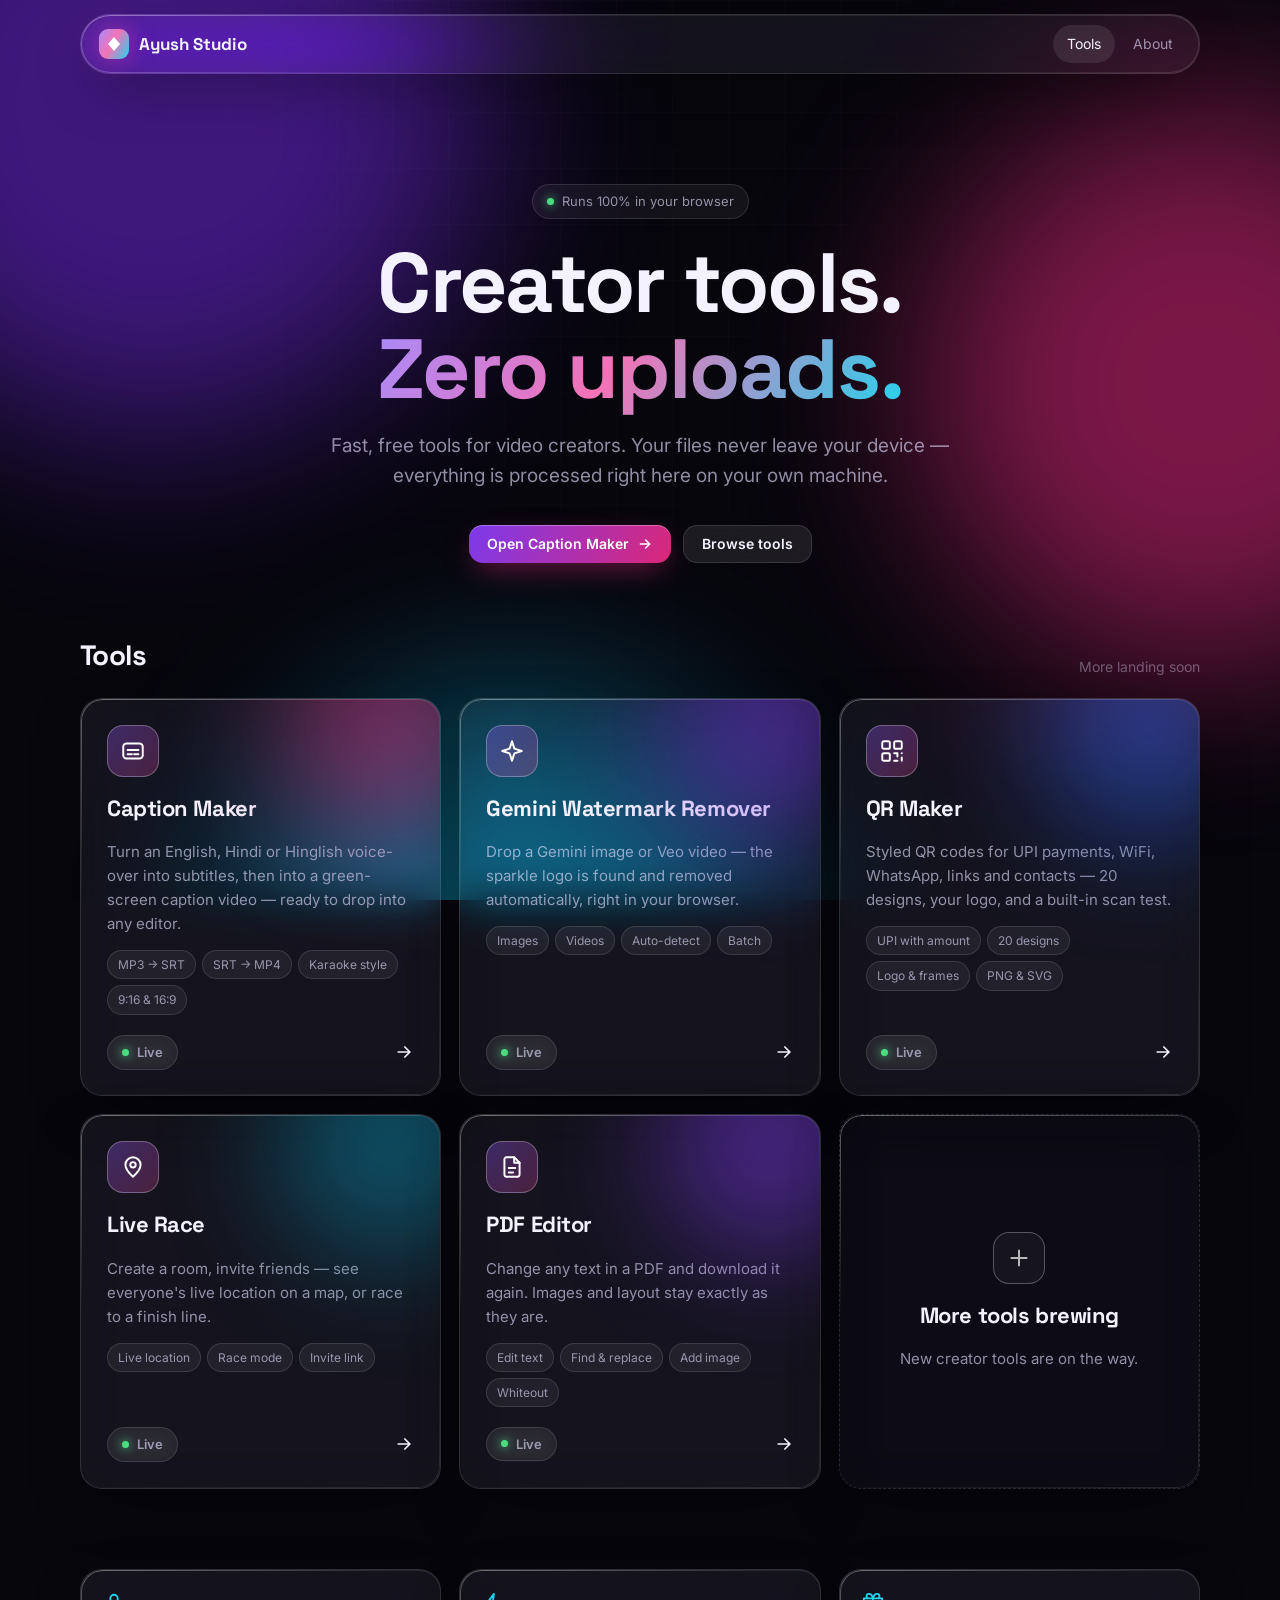
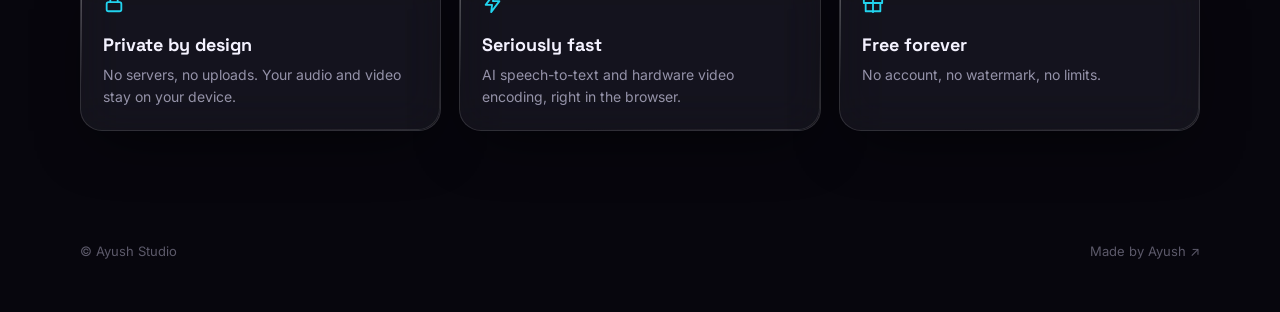
==== index.html @ 0ca671f2 "Add QR Maker (UPI, WiFi, WhatsApp, links, contacts; 20 designs) Co-Authored-By: Claude Opus 5.5 <nor" ====
<!doctype html><html lang="en"><head><meta charset="UTF-8"><meta name="viewport" content="width=device-width,initial-scale=1"><title>Ayush Studio</title><meta name="description" content="Free creator tools that run entirely in your browser — no uploads, no sign-up."><meta name="theme-color" content="#07060d"><link rel="icon" href="data:image/svg+xml,%3Csvg xmlns='http://www.w3.org/2000/svg' viewBox='0 0 32 32'%3E%3Cdefs%3E%3ClinearGradient id='g' x1='0' y1='0' x2='1' y2='1'%3E%3Cstop stop-color='%23a78bfa'/%3E%3Cstop offset='1' stop-color='%23f472b6'/%3E%3C/linearGradient%3E%3C/defs%3E%3Crect width='32' height='32' rx='9' fill='url(%23g)'/%3E%3Cpath d='M16 7l8 9-8 9-8-9z' fill='white'/%3E%3C/svg%3E"><link rel="preconnect" href="https://fonts.googleapis.com"><link rel="preconnect" href="https://fonts.gstatic.com" crossorigin><link href="https://fonts.googleapis.com/css2?family=Inter:wght@400;500;600;700&family=Space+Grotesk:wght@500;700&display=swap" rel="stylesheet"><link rel="stylesheet" href="assets/style.css"></head><body><div class="aurora"><i></i><i></i><i></i></div><div class="grain"></div><div class="wrap"><nav class="nav glass"><a class="brand" href="./"><span class="logo"><svg viewBox="0 0 16 16"><path d="M8 1l6 7-6 7-6-7z" fill="#fff"/></svg></span>Ayush Studio</a><div class="nav-links"><a href="#tools" class="on">Tools</a> <a href="https://gamedevayush.github.io/aboutme/" target="_blank" rel="noopener">About</a></div></nav><header class="hero"><span class="pill"><span class="dot"></span>Runs 100% in your browser</span><h1>Creator tools.<br><span class="grad-text">Zero uploads.</span></h1><p>Fast, free tools for video creators. Your files never leave your device — everything is processed right here on your own machine.</p><div class="cta"><a class="btn primary" href="tools/captions/">Open Caption Maker <svg viewBox="0 0 24 24" fill="none" stroke="currentColor" stroke-width="2.2" stroke-linecap="round"><path d="M5 12h14M13 6l6 6-6 6"/></svg> </a><a class="btn" href="#tools">Browse tools</a></div></header><section id="tools"><div class="section-title"><h2>Tools</h2><span>More landing soon</span></div><div class="tools"><a class="tool glass" href="tools/captions/"><span class="glow" style="background:#db2777"></span> <span class="icon"><svg viewBox="0 0 24 24" fill="none" stroke="#fff" stroke-width="1.8" stroke-linecap="round" stroke-linejoin="round"><rect x="3" y="5" width="18" height="14" rx="3"/><path d="M7 15h4M13 15h4M7 11h10"/></svg></span><h3>Caption Maker</h3><p>Turn an English, Hindi or Hinglish voice-over into subtitles, then into a green-screen caption video — ready to drop into any editor.</p><div class="chips"><span class="chip">MP3 → SRT</span> <span class="chip">SRT → MP4</span> <span class="chip">Karaoke style</span> <span class="chip">9:16 &amp; 16:9</span></div><div class="go"><span class="pill"><span class="dot"></span>Live</span> <svg viewBox="0 0 24 24" fill="none" stroke="currentColor" stroke-width="2" stroke-linecap="round"><path d="M5 12h14M13 6l6 6-6 6"/></svg></div></a><a class="tool glass" href="tools/watermark/"><span class="glow" style="background:#7c3aed"></span> <span class="icon"><svg viewBox="0 0 24 24" fill="none" stroke="#fff" stroke-width="1.8" stroke-linecap="round" stroke-linejoin="round"><path d="M12 3l2.2 6.8L21 12l-6.8 2.2L12 21l-2.2-6.8L3 12l6.8-2.2z"/></svg></span><h3>Gemini Watermark Remover</h3><p>Drop a Gemini image or Veo video — the sparkle logo is found and removed automatically, right in your browser.</p><div class="chips"><span class="chip">Images</span> <span class="chip">Videos</span> <span class="chip">Auto-detect</span> <span class="chip">Batch</span></div><div class="go"><span class="pill"><span class="dot"></span>Live</span> <svg viewBox="0 0 24 24" fill="none" stroke="currentColor" stroke-width="2" stroke-linecap="round"><path d="M5 12h14M13 6l6 6-6 6"/></svg></div></a><a class="tool glass" href="tools/qr/"><span class="glow" style="background:#2563eb"></span> <span class="icon"><svg viewBox="0 0 24 24" fill="none" stroke="#fff" stroke-width="1.8" stroke-linecap="round" stroke-linejoin="round"><rect x="3" y="3" width="7" height="7" rx="1.5"/><rect x="14" y="3" width="7" height="7" rx="1.5"/><rect x="3" y="14" width="7" height="7" rx="1.5"/><path d="M14 14h3v3M21 14v.01M14 21h3M21 18v3"/></svg></span><h3>QR Maker</h3><p>Styled QR codes for UPI payments, WiFi, WhatsApp, links and contacts — 20 designs, your logo, and a built-in scan test.</p><div class="chips"><span class="chip">UPI with amount</span> <span class="chip">20 designs</span> <span class="chip">Logo &amp; frames</span> <span class="chip">PNG &amp; SVG</span></div><div class="go"><span class="pill"><span class="dot"></span>Live</span> <svg viewBox="0 0 24 24" fill="none" stroke="currentColor" stroke-width="2" stroke-linecap="round"><path d="M5 12h14M13 6l6 6-6 6"/></svg></div></a><a class="tool glass" href="tools/race/"><span class="glow" style="background:#0891b2"></span> <span class="icon"><svg viewBox="0 0 24 24" fill="none" stroke="#fff" stroke-width="1.8" stroke-linecap="round" stroke-linejoin="round"><path d="M12 21s-7-6.2-7-11a7 7 0 0 1 14 0c0 4.8-7 11-7 11z"/><circle cx="12" cy="10" r="2.5"/></svg></span><h3>Live Race</h3><p>Create a room, invite friends — see everyone's live location on a map, or race to a finish line.</p><div class="chips"><span class="chip">Live location</span> <span class="chip">Race mode</span> <span class="chip">Invite link</span></div><div class="go"><span class="pill"><span class="dot"></span>Live</span> <svg viewBox="0 0 24 24" fill="none" stroke="currentColor" stroke-width="2" stroke-linecap="round"><path d="M5 12h14M13 6l6 6-6 6"/></svg></div></a><a class="tool glass" href="tools/pdf/"><span class="glow" style="background:#7c3aed"></span> <span class="icon"><svg viewBox="0 0 24 24" fill="none" stroke="#fff" stroke-width="1.8" stroke-linecap="round" stroke-linejoin="round"><path d="M14 3H7a2 2 0 0 0-2 2v14a2 2 0 0 0 2 2h10a2 2 0 0 0 2-2V8z"/><path d="M14 3v5h5M9 13h6M9 17h4"/></svg></span><h3>PDF Editor</h3><p>Change any text in a PDF and download it again. Images and layout stay exactly as they are.</p><div class="chips"><span class="chip">Edit text</span> <span class="chip">Find &amp; replace</span> <span class="chip">Add image</span> <span class="chip">Whiteout</span></div><div class="go"><span class="pill"><span class="dot"></span>Live</span> <svg viewBox="0 0 24 24" fill="none" stroke="currentColor" stroke-width="2" stroke-linecap="round"><path d="M5 12h14M13 6l6 6-6 6"/></svg></div></a><div class="tool glass soon"><span class="icon" style="background:rgba(255,255,255,.04)"><svg viewBox="0 0 24 24" fill="none" stroke="rgba(255,255,255,.7)" stroke-width="1.8" stroke-linecap="round"><path d="M12 5v14M5 12h14"/></svg></span><h3>More tools brewing</h3><p>New creator tools are on the way.</p></div></div></section><section class="features"><div class="feature glass"><svg viewBox="0 0 24 24" fill="none" stroke="currentColor" stroke-width="2" stroke-linecap="round" stroke-linejoin="round"><rect x="4" y="11" width="16" height="10" rx="2"/><path d="M8 11V7a4 4 0 0 1 8 0v4"/></svg> <b>Private by design</b><p>No servers, no uploads. Your audio and video stay on your device.</p></div><div class="feature glass"><svg viewBox="0 0 24 24" fill="none" stroke="currentColor" stroke-width="2" stroke-linecap="round" stroke-linejoin="round"><path d="M13 2L4 14h7l-1 8 9-12h-7z"/></svg> <b>Seriously fast</b><p>AI speech-to-text and hardware video encoding, right in the browser.</p></div><div class="feature glass"><svg viewBox="0 0 24 24" fill="none" stroke="currentColor" stroke-width="2" stroke-linecap="round" stroke-linejoin="round"><path d="M20 12v9H4v-9M2 7h20v5H2zM12 22V7M12 7H7.5a2.5 2.5 0 0 1 0-5C11 2 12 7 12 7zM12 7h4.5a2.5 2.5 0 0 0 0-5C13 2 12 7 12 7z"/></svg> <b>Free forever</b><p>No account, no watermark, no limits.</p></div></section><footer><span>© Ayush Studio</span> <a href="https://gamedevayush.github.io/aboutme/" target="_blank" rel="noopener">Made by Ayush ↗</a></footer></div></body></html>
---- assets/style.css ----
:root{--bg:#07060d;--ink:#f4f2ff;--muted:rgba(228, 224, 255, .62);--faint:rgba(228, 224, 255, .38);--glass:rgba(255, 255, 255, .055);--glass-strong:rgba(255, 255, 255, .09);--glass-hover:rgba(255, 255, 255, .12);--edge:rgba(255, 255, 255, .12);--edge-bright:rgba(255, 255, 255, .28);--violet:#8b5cf6;--pink:#ec4899;--cyan:#22d3ee;--lime:#a3e635;--ok:#4ade80;--err:#fb7185;--grad:linear-gradient(120deg, #a78bfa 0%, #f472b6 45%, #22d3ee 100%);--radius:22px;--blur:blur(22px) saturate(160%);--shadow:0 20px 60px -20px rgba(0, 0, 0, .7),inset 0 1px 0 rgba(255, 255, 255, .08);color-scheme:dark}*{box-sizing:border-box}html{scroll-behavior:smooth}body{margin:0;min-height:100vh;background:var(--bg);color:var(--ink);font:15px/1.6 Inter,system-ui,"Segoe UI",sans-serif;-webkit-font-smoothing:antialiased;overflow-x:hidden}.display,h1,h2,h3{font-family:"Space Grotesk",Inter,sans-serif;letter-spacing:-.02em}a{color:inherit;text-decoration:none}::selection{background:rgba(139,92,246,.45)}.aurora{position:fixed;inset:0;z-index:-2;overflow:hidden;pointer-events:none}.aurora i{position:absolute;border-radius:50%;filter:blur(90px);opacity:.55;animation:26s ease-in-out infinite alternate drift}.aurora i:first-child{width:52vmax;height:52vmax;left:-14vmax;top:-18vmax;background:#6d28d9}.aurora i:nth-child(2){width:44vmax;height:44vmax;right:-16vmax;top:8vmax;background:#db2777;animation-duration:32s;animation-delay:-8s}.aurora i:nth-child(3){width:40vmax;height:40vmax;left:20vmax;bottom:-24vmax;background:#0891b2;animation-duration:38s;animation-delay:-16s}@keyframes drift{0%{transform:translate(0,0) scale(1)}50%{transform:translate(6vmax,4vmax) scale(1.12)}100%{transform:translate(-4vmax,8vmax) scale(.94)}}.grain{position:fixed;inset:0;z-index:-1;pointer-events:none;opacity:.5;background-image:linear-gradient(rgba(255,255,255,.035) 1px,transparent 1px),linear-gradient(90deg,rgba(255,255,255,.035) 1px,transparent 1px);background-size:56px 56px;mask-image:radial-gradient(ellipse at 50% 0%,#000 20%,transparent 75%)}@media (prefers-reduced-motion:reduce){.aurora i{animation:none}}.glass{background:var(--glass);border:1px solid var(--edge);border-radius:var(--radius);backdrop-filter:var(--blur);-webkit-backdrop-filter:var(--blur);box-shadow:var(--shadow);position:relative}.glass::before{content:"";position:absolute;inset:0;border-radius:inherit;padding:1px;pointer-events:none;background:linear-gradient(160deg,rgba(255,255,255,.35),rgba(255,255,255,0) 40%,rgba(255,255,255,0) 70%,rgba(255,255,255,.12));-webkit-mask:linear-gradient(#000 0 0) content-box,linear-gradient(#000 0 0);-webkit-mask-composite:xor;mask-composite:exclude}.grad-text{background:var(--grad);-webkit-background-clip:text;background-clip:text;color:transparent}.wrap{max-width:1160px;margin:0 auto;padding:0 20px}@media (max-width:520px){.wrap{padding:0 16px}}.nav{position:sticky;top:14px;z-index:50;margin:14px auto 0;display:flex;align-items:center;justify-content:space-between;gap:12px;padding:10px 12px 10px 18px;border-radius:999px}.brand{display:flex;align-items:center;gap:10px;font-family:"Space Grotesk",sans-serif;font-weight:700;font-size:17px}.brand .logo{width:30px;height:30px;border-radius:9px;background:var(--grad);display:grid;place-items:center;box-shadow:0 0 24px rgba(236,72,153,.5)}.brand .logo svg{width:16px;height:16px}.nav-links{display:flex;gap:4px}.nav-links a{padding:8px 14px;border-radius:999px;color:var(--muted);font-size:14px;transition:.2s}.nav-links a.on,.nav-links a:hover{color:var(--ink);background:var(--glass-strong)}.btn{appearance:none;border:1px solid var(--edge);background:var(--glass-strong);color:var(--ink);border-radius:14px;padding:11px 18px;font:600 14px/1 Inter,sans-serif;cursor:pointer;display:inline-flex;align-items:center;justify-content:center;gap:8px;transition:.2s;backdrop-filter:blur(10px);-webkit-backdrop-filter:blur(10px)}.btn:hover:not(:disabled){background:var(--glass-hover);border-color:var(--edge-bright);transform:translateY(-1px)}.btn:disabled{opacity:.45;cursor:not-allowed}.btn.primary{border:0;color:#fff;background:linear-gradient(120deg,#7c3aed,#db2777);box-shadow:0 10px 30px -8px rgba(219,39,119,.6),inset 0 1px 0 rgba(255,255,255,.3)}.btn.primary:hover:not(:disabled){background:linear-gradient(120deg,#8b4af8,#e8408a);border:0;box-shadow:0 14px 40px -8px rgba(219,39,119,.8),inset 0 1px 0 rgba(255,255,255,.3)}.btn.block{width:100%;padding:15px 18px;font-size:15px}.btn svg{width:16px;height:16px}.pill{display:inline-flex;align-items:center;gap:8px;padding:6px 14px;border-radius:999px;font-size:13px;color:var(--muted);background:var(--glass);border:1px solid var(--edge);backdrop-filter:blur(10px);-webkit-backdrop-filter:blur(10px)}.pill .dot{width:7px;height:7px;border-radius:50%;background:var(--ok);box-shadow:0 0 10px var(--ok)}.hero{text-align:center;padding:110px 0 70px}.hero h1{font-size:clamp(40px, 7.2vw, 84px);line-height:1.02;margin:22px 0 18px;font-weight:700}.hero p{font-size:clamp(16px, 2vw, 19px);color:var(--muted);max-width:620px;margin:0 auto 34px}.hero .cta{display:flex;gap:12px;justify-content:center;flex-wrap:wrap}.section-title{display:flex;align-items:end;justify-content:space-between;gap:12px;margin:0 0 20px}.section-title h2{font-size:28px;margin:0}.section-title span{color:var(--faint);font-size:14px}.tools{display:grid;gap:18px;grid-template-columns:repeat(auto-fill,minmax(min(100%,340px),1fr))}.tool{padding:26px;display:flex;flex-direction:column;gap:14px;transition:transform .35s cubic-bezier(.2,.8,.2,1),background .3s;overflow:hidden}.tool:hover{transform:translateY(-6px);background:var(--glass-strong)}.tool .glow{position:absolute;width:220px;height:220px;right:-60px;top:-80px;border-radius:50%;filter:blur(60px);opacity:.5;pointer-events:none}.tool .icon{width:52px;height:52px;border-radius:16px;display:grid;place-items:center;background:linear-gradient(135deg,rgba(139,92,246,.35),rgba(236,72,153,.25));border:1px solid var(--edge-bright)}.tool .icon svg{width:26px;height:26px}.tool h3{margin:0;font-size:22px}.tool p{margin:0;color:var(--muted)}.chips{display:flex;flex-wrap:wrap;gap:6px}.chip{font-size:12px;padding:4px 10px;border-radius:999px;background:rgba(255,255,255,.06);border:1px solid var(--edge);color:var(--muted)}.tool .go{margin-top:auto;display:flex;align-items:center;justify-content:space-between;padding-top:6px;font-weight:600}.tool .go svg{width:20px;height:20px;transition:transform .3s}.tool:hover .go svg{transform:translateX(5px)}.tool.soon{border-style:dashed;background:rgba(255,255,255,.025);justify-content:center;align-items:center;text-align:center;min-height:260px}.tool.soon:hover{transform:none}.features{display:grid;gap:18px;grid-template-columns:repeat(auto-fit,minmax(min(100%,240px),1fr));margin:80px 0}.feature{padding:22px}.feature b{display:block;font-family:"Space Grotesk",sans-serif;font-size:18px;margin:10px 0 4px}.feature p{margin:0;color:var(--muted);font-size:14px}.feature svg{width:22px;height:22px;color:var(--cyan)}footer{padding:30px 0 50px;color:var(--faint);font-size:13px;display:flex;justify-content:space-between;flex-wrap:wrap;gap:10px}footer a:hover{color:var(--ink)}.page-head{padding:54px 0 26px}.page-head h1{font-size:clamp(32px, 5vw, 52px);margin:14px 0 6px;line-height:1.05}.page-head p{color:var(--muted);margin:0}.stepper{display:grid;grid-template-columns:1fr 1fr;gap:12px;padding:8px;border-radius:20px;margin-bottom:20px}.stepper button{appearance:none;border:1px solid transparent;background:0 0;color:var(--muted);cursor:pointer;border-radius:14px;padding:12px 16px;display:flex;align-items:center;gap:12px;text-align:left;font:inherit;transition:.25s}.stepper button .n{width:32px;height:32px;flex:none;border-radius:10px;display:grid;place-items:center;font-weight:700;background:rgba(255,255,255,.06);border:1px solid var(--edge)}.stepper button small{display:block;font-size:12px;color:var(--faint)}.stepper button b{font-weight:600;color:inherit}.stepper button.on{background:var(--glass-strong);border-color:var(--edge-bright);color:var(--ink)}.stepper button.on .n{background:var(--grad);border:0;color:#fff;box-shadow:0 0 20px rgba(236,72,153,.45)}@media (max-width:560px){.stepper button small{display:none}}.step{display:none;animation:.45s cubic-bezier(.2,.8,.2,1) rise}.step.on{display:block}@keyframes rise{from{opacity:0;transform:translateY(12px)}to{opacity:1;transform:none}}.panel{padding:22px}.panel+.panel{margin-top:18px}.split>.panel{margin-top:0}.panel h2{font-size:13px;text-transform:uppercase;letter-spacing:.12em;color:var(--faint);margin:0 0 16px;font-family:Inter,sans-serif;font-weight:600}.split{display:grid;gap:18px;grid-template-columns:minmax(0,1fr) 390px;align-items:start}@media (max-width:900px){.split{grid-template-columns:minmax(0,1fr)}}.drop{border:1.5px dashed var(--edge-bright);border-radius:18px;padding:38px 18px;text-align:center;cursor:pointer;background:rgba(255,255,255,.025);transition:.25s;color:var(--muted)}.drop svg{width:38px;height:38px;color:var(--violet);margin-bottom:8px}.drop strong{display:block;color:var(--ink);font-size:16px;margin-bottom:2px}.drop.over,.drop:hover{border-color:var(--pink);background:rgba(236,72,153,.07)}.drop.has{border-style:solid;border-color:rgba(139,92,246,.6);background:rgba(139,92,246,.08)}.field{display:flex;align-items:center;justify-content:space-between;gap:14px;padding:12px 0;border-top:1px solid rgba(255,255,255,.06)}.field:first-of-type{border-top:0}.field>span{color:var(--muted);font-size:14px}.seg{display:inline-flex;padding:4px;gap:4px;border-radius:12px;background:rgba(0,0,0,.25);border:1px solid var(--edge)}.seg label{position:relative}.seg input{position:absolute;opacity:0;pointer-events:none}.seg span{display:block;padding:7px 14px;border-radius:9px;font-size:13px;font-weight:500;cursor:pointer;color:var(--muted);transition:.2s}.seg input:checked+span{background:var(--grad);color:#fff;box-shadow:0 4px 16px -4px rgba(236,72,153,.6)}.seg input:focus-visible+span{outline:2px solid var(--cyan)}select{appearance:none;font:500 14px Inter,sans-serif;color:var(--ink);cursor:pointer;padding:9px 34px 9px 12px;border-radius:12px;border:1px solid var(--edge);background-color:rgba(0,0,0,.25);background-image:url("data:image/svg+xml,%3Csvg xmlns='http://www.w3.org/2000/svg' width='12' height='12' fill='none' stroke='%23c4b5fd' stroke-width='2'%3E%3Cpath d='M2 4l4 4 4-4'/%3E%3C/svg%3E");background-repeat:no-repeat;background-position:right 12px center}select option{background:#16131f}.range{display:flex;align-items:center;gap:10px}.range b{min-width:28px;text-align:right;font-variant-numeric:tabular-nums;font-size:14px}input[type=range]{-webkit-appearance:none;appearance:none;width:150px;height:6px;border-radius:99px;background:rgba(255,255,255,.12);outline:0}input[type=range]::-webkit-slider-thumb{-webkit-appearance:none;width:18px;height:18px;border-radius:50%;background:#fff;border:3px solid var(--pink);box-shadow:0 0 12px rgba(236,72,153,.7);cursor:pointer}input[type=range]::-moz-range-thumb{width:14px;height:14px;border-radius:50%;background:#fff;border:3px solid var(--pink);box-shadow:0 0 12px rgba(236,72,153,.7);cursor:pointer}.swatch{position:relative;width:42px;height:30px;border-radius:10px;overflow:hidden;border:1px solid var(--edge-bright);box-shadow:0 0 0 3px rgba(0,0,0,.25)}.swatch input{position:absolute;inset:-8px;width:calc(100% + 16px);height:calc(100% + 16px);border:0;padding:0;cursor:pointer;background:0 0}textarea{width:100%;min-height:260px;resize:vertical;color:#e9e5ff;border-radius:16px;padding:14px 16px;background:rgba(0,0,0,.3);border:1px solid var(--edge);font:13px/1.55 "JetBrains Mono",ui-monospace,Consolas,monospace;outline:0}textarea:focus{border-color:rgba(139,92,246,.7);box-shadow:0 0 0 4px rgba(139,92,246,.15)}.bar{height:6px;border-radius:99px;background:rgba(255,255,255,.08);overflow:hidden;margin-top:14px}.bar i{display:block;height:100%;width:0;background:var(--grad);border-radius:inherit;transition:width .3s;box-shadow:0 0 14px rgba(236,72,153,.6)}.bar.indet i{width:35%;animation:1.2s ease-in-out infinite indet}@keyframes indet{from{transform:translateX(-100%)}to{transform:translateX(290%)}}.bar[hidden]{display:none}.status{font-size:13px;color:var(--muted);min-height:21px;margin-top:10px}.status.ok{color:var(--ok)}.status.err{color:var(--err)}.actions{display:flex;flex-wrap:wrap;gap:10px;margin-top:14px}.actions .primary{margin-left:auto}.stage{display:flex;flex-direction:column;align-items:center;gap:14px;padding:18px;position:sticky;top:90px}.screen{width:100%;max-width:300px;padding:8px;border-radius:30px;background:linear-gradient(160deg,rgba(255,255,255,.18),rgba(255,255,255,.04));border:1px solid var(--edge-bright);box-shadow:0 30px 70px -20px rgba(0,0,0,.8),0 0 60px -20px rgba(139,92,246,.5)}.screen canvas{display:block;width:100%;border-radius:23px;background:#0f0}.screen.landscape{max-width:100%;border-radius:20px}.screen.landscape canvas{border-radius:14px}.timeline{display:flex;align-items:center;gap:10px;width:100%}.timeline input{flex:1;width:auto}.timeline .time{font-variant-numeric:tabular-nums;font-size:13px;color:var(--muted);min-width:54px;text-align:right}.icon-btn{width:40px;height:40px;padding:0;border-radius:12px;flex:none}
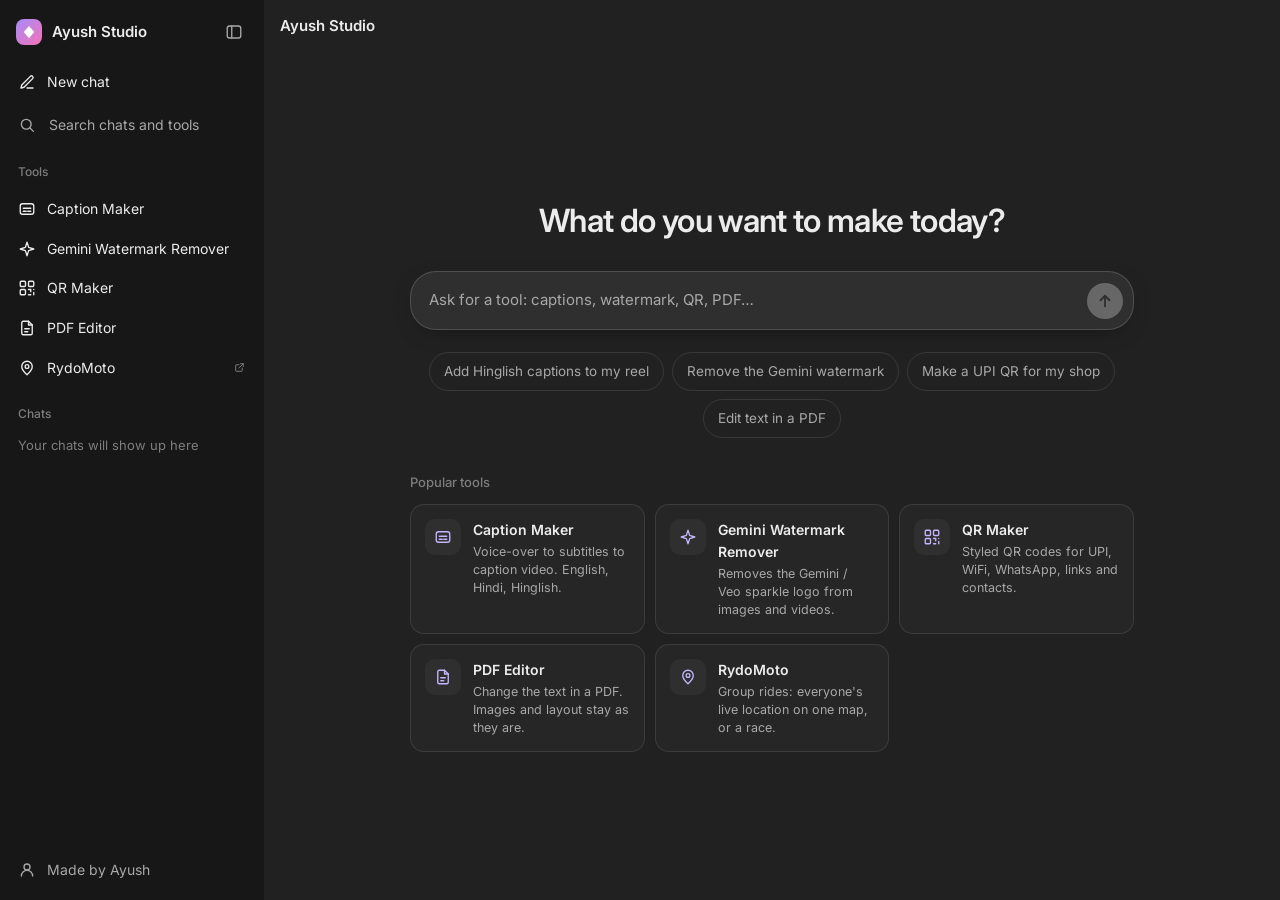
==== commit 0185ca2a: "New chat-style home that opens every tool in one page; add QR Maker Co-Authored-By: Claude Opus 5.5 " ====
--- a/index.html
+++ b/index.html
@@ -1 +1 @@
-<!doctype html><html lang="en"><head><meta charset="UTF-8"><meta name="viewport" content="width=device-width,initial-scale=1"><title>Ayush Studio</title><meta name="description" content="Free creator tools that run entirely in your browser — no uploads, no sign-up."><meta name="theme-color" content="#07060d"><link rel="icon" href="data:image/svg+xml,%3Csvg xmlns='http://www.w3.org/2000/svg' viewBox='0 0 32 32'%3E%3Cdefs%3E%3ClinearGradient id='g' x1='0' y1='0' x2='1' y2='1'%3E%3Cstop stop-color='%23a78bfa'/%3E%3Cstop offset='1' stop-color='%23f472b6'/%3E%3C/linearGradient%3E%3C/defs%3E%3Crect width='32' height='32' rx='9' fill='url(%23g)'/%3E%3Cpath d='M16 7l8 9-8 9-8-9z' fill='white'/%3E%3C/svg%3E"><link rel="preconnect" href="https://fonts.googleapis.com"><link rel="preconnect" href="https://fonts.gstatic.com" crossorigin><link href="https://fonts.googleapis.com/css2?family=Inter:wght@400;500;600;700&family=Space+Grotesk:wght@500;700&display=swap" rel="stylesheet"><link rel="stylesheet" href="assets/style.css"></head><body><div class="aurora"><i></i><i></i><i></i></div><div class="grain"></div><div class="wrap"><nav class="nav glass"><a class="brand" href="./"><span class="logo"><svg viewBox="0 0 16 16"><path d="M8 1l6 7-6 7-6-7z" fill="#fff"/></svg></span>Ayush Studio</a><div class="nav-links"><a href="#tools" class="on">Tools</a> <a href="https://gamedevayush.github.io/aboutme/" target="_blank" rel="noopener">About</a></div></nav><header class="hero"><span class="pill"><span class="dot"></span>Runs 100% in your browser</span><h1>Creator tools.<br><span class="grad-text">Zero uploads.</span></h1><p>Fast, free tools for video creators. Your files never leave your device — everything is processed right here on your own machine.</p><div class="cta"><a class="btn primary" href="tools/captions/">Open Caption Maker <svg viewBox="0 0 24 24" fill="none" stroke="currentColor" stroke-width="2.2" stroke-linecap="round"><path d="M5 12h14M13 6l6 6-6 6"/></svg> </a><a class="btn" href="#tools">Browse tools</a></div></header><section id="tools"><div class="section-title"><h2>Tools</h2><span>More landing soon</span></div><div class="tools"><a class="tool glass" href="tools/captions/"><span class="glow" style="background:#db2777"></span> <span class="icon"><svg viewBox="0 0 24 24" fill="none" stroke="#fff" stroke-width="1.8" stroke-linecap="round" stroke-linejoin="round"><rect x="3" y="5" width="18" height="14" rx="3"/><path d="M7 15h4M13 15h4M7 11h10"/></svg></span><h3>Caption Maker</h3><p>Turn an English, Hindi or Hinglish voice-over into subtitles, then into a green-screen caption video — ready to drop into any editor.</p><div class="chips"><span class="chip">MP3 → SRT</span> <span class="chip">SRT → MP4</span> <span class="chip">Karaoke style</span> <span class="chip">9:16 &amp; 16:9</span></div><div class="go"><span class="pill"><span class="dot"></span>Live</span> <svg viewBox="0 0 24 24" fill="none" stroke="currentColor" stroke-width="2" stroke-linecap="round"><path d="M5 12h14M13 6l6 6-6 6"/></svg></div></a><a class="tool glass" href="tools/watermark/"><span class="glow" style="background:#7c3aed"></span> <span class="icon"><svg viewBox="0 0 24 24" fill="none" stroke="#fff" stroke-width="1.8" stroke-linecap="round" stroke-linejoin="round"><path d="M12 3l2.2 6.8L21 12l-6.8 2.2L12 21l-2.2-6.8L3 12l6.8-2.2z"/></svg></span><h3>Gemini Watermark Remover</h3><p>Drop a Gemini image or Veo video — the sparkle logo is found and removed automatically, right in your browser.</p><div class="chips"><span class="chip">Images</span> <span class="chip">Videos</span> <span class="chip">Auto-detect</span> <span class="chip">Batch</span></div><div class="go"><span class="pill"><span class="dot"></span>Live</span> <svg viewBox="0 0 24 24" fill="none" stroke="currentColor" stroke-width="2" stroke-linecap="round"><path d="M5 12h14M13 6l6 6-6 6"/></svg></div></a><a class="tool glass" href="tools/qr/"><span class="glow" style="background:#2563eb"></span> <span class="icon"><svg viewBox="0 0 24 24" fill="none" stroke="#fff" stroke-width="1.8" stroke-linecap="round" stroke-linejoin="round"><rect x="3" y="3" width="7" height="7" rx="1.5"/><rect x="14" y="3" width="7" height="7" rx="1.5"/><rect x="3" y="14" width="7" height="7" rx="1.5"/><path d="M14 14h3v3M21 14v.01M14 21h3M21 18v3"/></svg></span><h3>QR Maker</h3><p>Styled QR codes for UPI payments, WiFi, WhatsApp, links and contacts — 20 designs, your logo, and a built-in scan test.</p><div class="chips"><span class="chip">UPI with amount</span> <span class="chip">20 designs</span> <span class="chip">Logo &amp; frames</span> <span class="chip">PNG &amp; SVG</span></div><div class="go"><span class="pill"><span class="dot"></span>Live</span> <svg viewBox="0 0 24 24" fill="none" stroke="currentColor" stroke-width="2" stroke-linecap="round"><path d="M5 12h14M13 6l6 6-6 6"/></svg></div></a><a class="tool glass" href="tools/race/"><span class="glow" style="background:#0891b2"></span> <span class="icon"><svg viewBox="0 0 24 24" fill="none" stroke="#fff" stroke-width="1.8" stroke-linecap="round" stroke-linejoin="round"><path d="M12 21s-7-6.2-7-11a7 7 0 0 1 14 0c0 4.8-7 11-7 11z"/><circle cx="12" cy="10" r="2.5"/></svg></span><h3>Live Race</h3><p>Create a room, invite friends — see everyone's live location on a map, or race to a finish line.</p><div class="chips"><span class="chip">Live location</span> <span class="chip">Race mode</span> <span class="chip">Invite link</span></div><div class="go"><span class="pill"><span class="dot"></span>Live</span> <svg viewBox="0 0 24 24" fill="none" stroke="currentColor" stroke-width="2" stroke-linecap="round"><path d="M5 12h14M13 6l6 6-6 6"/></svg></div></a><a class="tool glass" href="tools/pdf/"><span class="glow" style="background:#7c3aed"></span> <span class="icon"><svg viewBox="0 0 24 24" fill="none" stroke="#fff" stroke-width="1.8" stroke-linecap="round" stroke-linejoin="round"><path d="M14 3H7a2 2 0 0 0-2 2v14a2 2 0 0 0 2 2h10a2 2 0 0 0 2-2V8z"/><path d="M14 3v5h5M9 13h6M9 17h4"/></svg></span><h3>PDF Editor</h3><p>Change any text in a PDF and download it again. Images and layout stay exactly as they are.</p><div class="chips"><span class="chip">Edit text</span> <span class="chip">Find &amp; replace</span> <span class="chip">Add image</span> <span class="chip">Whiteout</span></div><div class="go"><span class="pill"><span class="dot"></span>Live</span> <svg viewBox="0 0 24 24" fill="none" stroke="currentColor" stroke-width="2" stroke-linecap="round"><path d="M5 12h14M13 6l6 6-6 6"/></svg></div></a><div class="tool glass soon"><span class="icon" style="background:rgba(255,255,255,.04)"><svg viewBox="0 0 24 24" fill="none" stroke="rgba(255,255,255,.7)" stroke-width="1.8" stroke-linecap="round"><path d="M12 5v14M5 12h14"/></svg></span><h3>More tools brewing</h3><p>New creator tools are on the way.</p></div></div></section><section class="features"><div class="feature glass"><svg viewBox="0 0 24 24" fill="none" stroke="currentColor" stroke-width="2" stroke-linecap="round" stroke-linejoin="round"><rect x="4" y="11" width="16" height="10" rx="2"/><path d="M8 11V7a4 4 0 0 1 8 0v4"/></svg> <b>Private by design</b><p>No servers, no uploads. Your audio and video stay on your device.</p></div><div class="feature glass"><svg viewBox="0 0 24 24" fill="none" stroke="currentColor" stroke-width="2" stroke-linecap="round" stroke-linejoin="round"><path d="M13 2L4 14h7l-1 8 9-12h-7z"/></svg> <b>Seriously fast</b><p>AI speech-to-text and hardware video encoding, right in the browser.</p></div><div class="feature glass"><svg viewBox="0 0 24 24" fill="none" stroke="currentColor" stroke-width="2" stroke-linecap="round" stroke-linejoin="round"><path d="M20 12v9H4v-9M2 7h20v5H2zM12 22V7M12 7H7.5a2.5 2.5 0 0 1 0-5C11 2 12 7 12 7zM12 7h4.5a2.5 2.5 0 0 0 0-5C13 2 12 7 12 7z"/></svg> <b>Free forever</b><p>No account, no watermark, no limits.</p></div></section><footer><span>© Ayush Studio</span> <a href="https://gamedevayush.github.io/aboutme/" target="_blank" rel="noopener">Made by Ayush ↗</a></footer></div></body></html>+<!doctype html><html lang="en"><head><meta charset="UTF-8"><meta name="viewport" content="width=device-width,initial-scale=1"><title>Ayush Studio</title><meta name="description" content="Free creator tools in one place: captions, Gemini watermark remover, QR maker, PDF editor. Everything runs in your browser — no uploads, no sign-up."><meta name="theme-color" content="#212121"><link rel="icon" href="data:image/svg+xml,%3Csvg xmlns='http://www.w3.org/2000/svg' viewBox='0 0 32 32'%3E%3Cdefs%3E%3ClinearGradient id='g' x1='0' y1='0' x2='1' y2='1'%3E%3Cstop stop-color='%23a78bfa'/%3E%3Cstop offset='1' stop-color='%23f472b6'/%3E%3C/linearGradient%3E%3C/defs%3E%3Crect width='32' height='32' rx='9' fill='url(%23g)'/%3E%3Cpath d='M16 7l8 9-8 9-8-9z' fill='white'/%3E%3C/svg%3E"><script>window.coi={coepCredentialless:()=>!0,quiet:!0}</script><script src="coi-serviceworker.js"></script><link rel="preconnect" href="https://fonts.googleapis.com"><link rel="preconnect" href="https://fonts.gstatic.com" crossorigin><link href="https://fonts.googleapis.com/css2?family=Inter:wght@400;500;600;700&display=swap" rel="stylesheet"><link rel="stylesheet" href="assets/home.css"></head><body data-view="home"><aside id="side" aria-label="Sidebar"><div class="side-top"><a class="brand" href="#/"><span class="mark"><svg viewBox="0 0 16 16"><path d="M8 1l6 7-6 7-6-7z"/></svg></span>Ayush Studio </a><button class="ib" id="sideClose" type="button" aria-label="Close sidebar"><svg viewBox="0 0 24 24"><rect x="3" y="4" width="18" height="16" rx="3"/><path d="M9 4v16"/></svg></button></div><button class="row" id="newChat" type="button"><svg viewBox="0 0 24 24"><path d="M12 20h8M16.5 4.5a2.1 2.1 0 0 1 3 3L8 19l-4 1 1-4z"/></svg> <span>New chat</span></button> <label class="row search"><svg viewBox="0 0 24 24"><circle cx="11" cy="11" r="6.5"/><path d="M16 16l4.5 4.5"/></svg> <input id="search" type="search" placeholder="Search chats and tools" autocomplete="off"></label><div class="label">Tools</div><div id="toolList"></div><div class="label">Chats</div><div id="chatList"></div><div class="side-foot"><a class="row" href="https://gamedevayush.github.io/aboutme/" target="_blank" rel="noopener"><svg viewBox="0 0 24 24"><circle cx="12" cy="8" r="4"/><path d="M4.5 20a7.5 7.5 0 0 1 15 0"/></svg> <span>Made by Ayush</span></a></div></aside><div id="scrim"></div><main id="main"><header id="top"><button class="ib" id="sideOpen" type="button" aria-label="Open sidebar"><svg viewBox="0 0 24 24"><rect x="3" y="4" width="18" height="16" rx="3"/><path d="M9 4v16"/></svg></button> <span id="title">Ayush Studio</span> <span class="top-right"><a class="tb" id="popout" target="_blank" rel="noopener" hidden><svg viewBox="0 0 24 24"><path d="M14 5h5v5M19 5l-8 8M11 7H6a1 1 0 0 0-1 1v10a1 1 0 0 0 1 1h10a1 1 0 0 0 1-1v-5"/></svg> <span>New tab</span> </a><button class="tb" id="closeTool" type="button" hidden><svg viewBox="0 0 24 24"><path d="M6 6l12 12M18 6L6 18"/></svg> <span>Close</span></button></span></header><div id="scroll"><div class="col" id="hero"><h1>What do you want to make today?</h1></div><div id="thread"><div class="col" id="msgs"></div></div></div><div class="col" id="composerWrap"><form id="composer"><textarea id="prompt" rows="1" placeholder="Ask for a tool: captions, watermark, QR, PDF…" aria-label="Message"></textarea> <button id="send" type="submit" aria-label="Send" disabled="disabled"><svg viewBox="0 0 24 24"><path d="M12 19V5M6 11l6-6 6 6"/></svg></button></form><p class="fine">Studio opens the right tool for you. It can't write text yet. Your files never leave your device.</p></div><div class="col" id="extras"><div class="chips" id="chips"></div><h2>Popular tools</h2><div class="grid" id="popular"></div></div><div id="toolView"><iframe id="frame" title="Tool" allow="clipboard-write; fullscreen"></iframe></div></main><script type="module" src="assets/home.js"></script></body></html>
--- a/assets/home.css
+++ b/assets/home.css
@@ -0,0 +1 @@
+:root{--bg:#212121;--side:#171717;--panel:#2f2f2f;--hover:rgba(255, 255, 255, .07);--line:rgba(255, 255, 255, .1);--ink:#ececec;--muted:#a8a8a8;--faint:#7d7d7d;--accent:#8b5cf6;--side-w:264px;color-scheme:dark}*{box-sizing:border-box}body,html{height:100%}body{margin:0;display:flex;overflow:hidden;background:var(--bg);color:var(--ink);font:15px/1.55 Inter,system-ui,"Segoe UI",sans-serif;-webkit-font-smoothing:antialiased}button,input,textarea{font:inherit;color:inherit}button{appearance:none;border:0;background:0 0;cursor:pointer}a{color:inherit;text-decoration:none}svg{width:18px;height:18px;flex:none;fill:none;stroke:currentColor;stroke-width:1.8;stroke-linecap:round;stroke-linejoin:round}[hidden]{display:none!important}::selection{background:rgba(139,92,246,.45)}#side{width:var(--side-w);flex:none;height:100%;display:flex;flex-direction:column;gap:2px;background:var(--side);padding:10px 8px;overflow-y:auto;transition:margin-left .22s}body.side-closed #side{margin-left:calc(-1 * var(--side-w))}.side-top{display:flex;align-items:center;justify-content:space-between;padding:4px 4px 10px 8px}.brand{display:flex;align-items:center;gap:10px;font-weight:600;font-size:15px}.mark{width:26px;height:26px;border-radius:8px;display:grid;place-items:center;background:linear-gradient(135deg,#a78bfa,#f472b6)}.mark svg{width:14px;height:14px;stroke:none;fill:#fff}.ib{width:36px;height:36px;border-radius:9px;display:grid;place-items:center;color:var(--muted)}.ib:hover{background:var(--hover);color:var(--ink)}.row{display:flex;align-items:center;gap:11px;width:100%;padding:9px 10px;border-radius:10px;font-size:14px;text-align:left;color:var(--ink);min-width:0}.row.on,.row:hover{background:var(--hover)}.row>span{flex:1;min-width:0;overflow:hidden;text-overflow:ellipsis;white-space:nowrap}.row .ext{width:13px;height:13px;color:var(--faint)}.row.search{cursor:text;color:var(--muted)}.row.search input{flex:1;min-width:0;border:0;outline:0;background:0 0;color:var(--ink)}.row.search input::placeholder{color:var(--muted)}.label{padding:16px 10px 5px;font-size:12px;color:var(--faint);font-weight:500}.row .del{width:24px;height:24px;margin:-3px -4px;border-radius:6px;display:none;place-items:center;color:var(--muted)}.row .del svg{width:14px;height:14px}.row:focus-within .del,.row:hover .del{display:grid}.row .del:hover{background:rgba(255,255,255,.12);color:var(--ink)}.empty{padding:4px 10px;font-size:13px;color:var(--faint)}.side-foot{margin-top:auto;padding-top:10px}.side-foot .row{color:var(--muted)}#scrim{display:none}#main{flex:1;min-width:0;height:100%;display:flex;flex-direction:column;position:relative}#top{height:52px;flex:none;display:flex;align-items:center;gap:6px;padding:0 10px}#title{font-weight:600;font-size:15px;padding:0 6px;overflow:hidden;text-overflow:ellipsis;white-space:nowrap}.top-right{margin-left:auto;display:flex;gap:6px;align-items:center}.tb{display:flex;align-items:center;gap:7px;padding:7px 12px;border-radius:9px;font-size:13px;color:var(--muted);border:1px solid var(--line)}.tb:hover{background:var(--hover);color:var(--ink)}.tb svg{width:15px;height:15px}body:not(.side-closed) #sideOpen{display:none}#scroll{flex:1;min-height:0;overflow-y:auto;display:flex;flex-direction:column}.col{width:100%;max-width:760px;margin:0 auto;padding:0 18px}#hero{padding-top:24px;padding-bottom:26px;text-align:center}#hero h1{margin:0;font-size:clamp(24px, 3.4vw, 32px);font-weight:600;letter-spacing:-.02em}#extras{padding-top:16px;padding-bottom:28px}.chips{display:flex;flex-wrap:wrap;gap:8px;justify-content:center}.chip{padding:8px 14px;border-radius:999px;border:1px solid var(--line);font-size:13.5px;color:var(--muted)}.chip:hover{background:var(--hover);color:var(--ink)}#extras h2{margin:34px 0 12px;font-size:13px;font-weight:500;color:var(--faint)}.grid{display:grid;gap:10px;grid-template-columns:repeat(auto-fill,minmax(220px,1fr))}.card{display:flex;gap:12px;align-items:flex-start;text-align:left;width:100%;padding:14px;border-radius:14px;border:1px solid var(--line);background:rgba(255,255,255,.025);transition:background .15s,border-color .15s}.card:hover{background:var(--hover);border-color:rgba(255,255,255,.2)}.card .ic{width:36px;height:36px;border-radius:10px;display:grid;place-items:center;background:var(--panel);color:#c4b5fd;flex:none}.card b{display:block;font-size:14px;font-weight:600}.card small{display:block;font-size:12.5px;color:var(--muted);line-height:1.45;margin-top:2px}#msgs{padding-top:14px;padding-bottom:24px;display:flex;flex-direction:column;gap:22px}.msg.user{align-self:flex-end;max-width:78%;padding:10px 16px;border-radius:20px;background:var(--panel);white-space:pre-wrap;overflow-wrap:anywhere}.msg.bot{display:flex;gap:12px;align-items:flex-start}.msg.bot .mark{margin-top:1px}.msg.bot .body{flex:1;min-width:0}.msg.bot p{margin:2px 0 0}.msg.bot .grid{margin-top:12px}.dots{display:inline-flex;gap:4px;padding:9px 0}.dots i{width:6px;height:6px;border-radius:50%;background:var(--muted);animation:1s ease-in-out infinite blink}.dots i:nth-child(2){animation-delay:.15s}.dots i:nth-child(3){animation-delay:.3s}@keyframes blink{0%,100%,80%{opacity:.25}40%{opacity:1}}#composerWrap{flex:none;padding-bottom:6px}#composer{display:flex;align-items:flex-end;gap:8px;padding:10px 10px 10px 18px;background:var(--panel);border-radius:26px;border:1px solid transparent;box-shadow:0 6px 24px -12px rgba(0,0,0,.6)}#composer:focus-within{border-color:rgba(255,255,255,.16)}#prompt{flex:1;min-width:0;max-height:180px;resize:none;border:0;outline:0;background:0 0;padding:7px 0;line-height:1.5}#prompt::placeholder{color:var(--muted)}#send{width:36px;height:36px;border-radius:50%;display:grid;place-items:center;background:#fff;color:#111;flex:none}#send:disabled{background:#676767;color:var(--panel);cursor:default}#send svg{stroke-width:2.4}.fine{margin:8px 0 6px;text-align:center;font-size:12px;color:var(--faint)}#toolView{flex:1;min-height:0}#frame{display:block;width:100%;height:100%;border:0;background:var(--bg)}body[data-view=chat] #extras,body[data-view=chat] #hero,body[data-view=chat] #toolView,body[data-view=home] #thread,body[data-view=home] #toolView,body[data-view=home] .fine,body[data-view=tool] #composerWrap,body[data-view=tool] #extras,body[data-view=tool] #scroll{display:none}body[data-view=home] #main{overflow-y:auto}body[data-view=home] #main>*{flex:none}body[data-view=home] #top{position:sticky;top:0;background:var(--bg);z-index:2}body[data-view=home] #scroll{display:block;overflow:visible;margin-top:auto}body[data-view=home] #extras{margin-bottom:auto}body[data-view=chat] #scroll{display:block}@media (max-width:800px){#side{position:fixed;z-index:30;left:0;top:0;box-shadow:0 0 40px rgba(0,0,0,.6)}body:not(.side-closed) #scrim{display:block;position:fixed;inset:0;z-index:20;background:rgba(0,0,0,.55)}body:not(.side-closed) #sideOpen{display:grid}.msg.user{max-width:88%}.tb span{display:none}}@media (prefers-reduced-motion:reduce){#side{transition:none}.dots i{animation:none}}
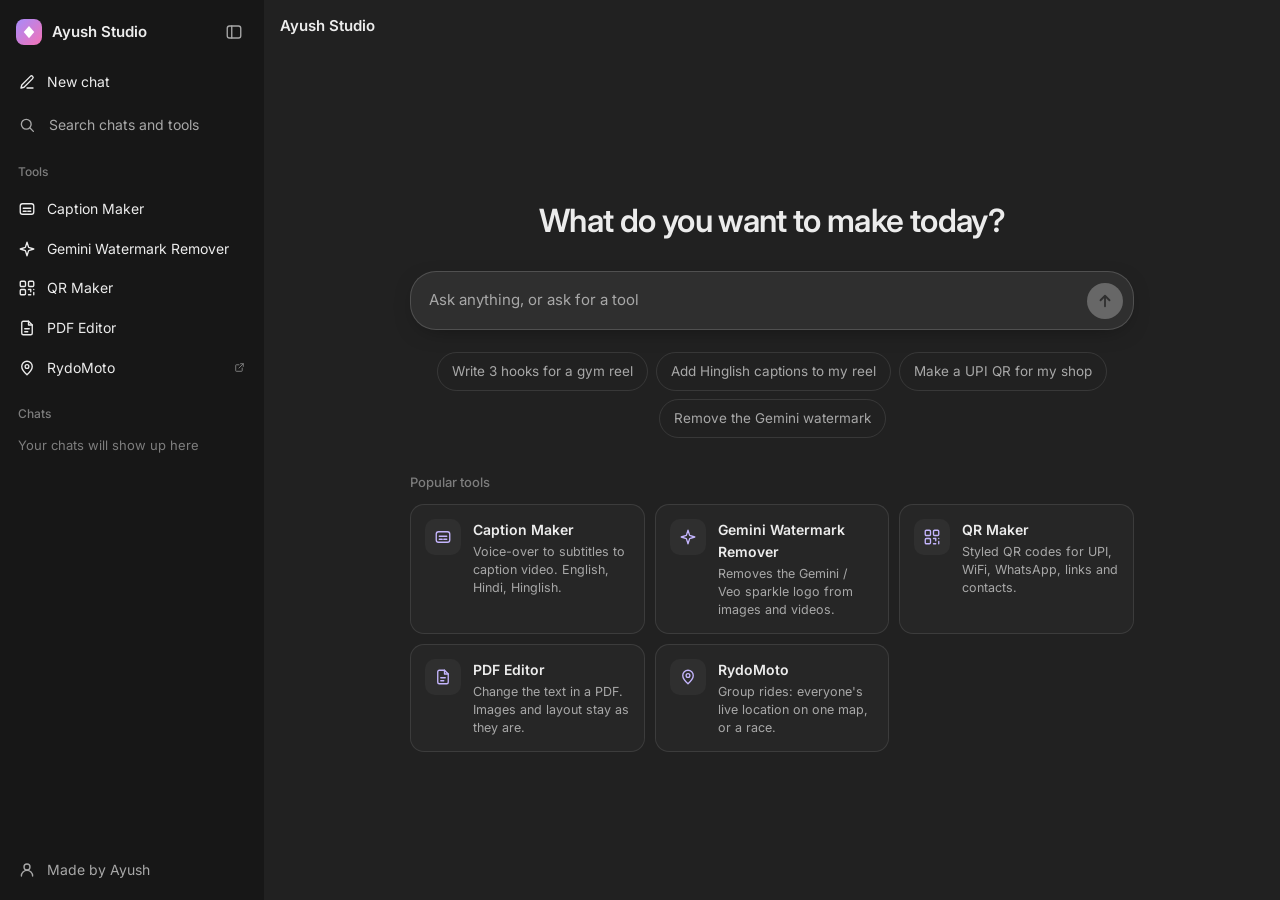
==== commit d326ff81: "AYUSH AI: chat on the home page writes text and opens tools with details filled in Co-Authored-By: C" ====
--- a/index.html
+++ b/index.html
@@ -1 +1 @@
-<!doctype html><html lang="en"><head><meta charset="UTF-8"><meta name="viewport" content="width=device-width,initial-scale=1"><title>Ayush Studio</title><meta name="description" content="Free creator tools in one place: captions, Gemini watermark remover, QR maker, PDF editor. Everything runs in your browser — no uploads, no sign-up."><meta name="theme-color" content="#212121"><link rel="icon" href="data:image/svg+xml,%3Csvg xmlns='http://www.w3.org/2000/svg' viewBox='0 0 32 32'%3E%3Cdefs%3E%3ClinearGradient id='g' x1='0' y1='0' x2='1' y2='1'%3E%3Cstop stop-color='%23a78bfa'/%3E%3Cstop offset='1' stop-color='%23f472b6'/%3E%3C/linearGradient%3E%3C/defs%3E%3Crect width='32' height='32' rx='9' fill='url(%23g)'/%3E%3Cpath d='M16 7l8 9-8 9-8-9z' fill='white'/%3E%3C/svg%3E"><script>window.coi={coepCredentialless:()=>!0,quiet:!0}</script><script src="coi-serviceworker.js"></script><link rel="preconnect" href="https://fonts.googleapis.com"><link rel="preconnect" href="https://fonts.gstatic.com" crossorigin><link href="https://fonts.googleapis.com/css2?family=Inter:wght@400;500;600;700&display=swap" rel="stylesheet"><link rel="stylesheet" href="assets/home.css"></head><body data-view="home"><aside id="side" aria-label="Sidebar"><div class="side-top"><a class="brand" href="#/"><span class="mark"><svg viewBox="0 0 16 16"><path d="M8 1l6 7-6 7-6-7z"/></svg></span>Ayush Studio </a><button class="ib" id="sideClose" type="button" aria-label="Close sidebar"><svg viewBox="0 0 24 24"><rect x="3" y="4" width="18" height="16" rx="3"/><path d="M9 4v16"/></svg></button></div><button class="row" id="newChat" type="button"><svg viewBox="0 0 24 24"><path d="M12 20h8M16.5 4.5a2.1 2.1 0 0 1 3 3L8 19l-4 1 1-4z"/></svg> <span>New chat</span></button> <label class="row search"><svg viewBox="0 0 24 24"><circle cx="11" cy="11" r="6.5"/><path d="M16 16l4.5 4.5"/></svg> <input id="search" type="search" placeholder="Search chats and tools" autocomplete="off"></label><div class="label">Tools</div><div id="toolList"></div><div class="label">Chats</div><div id="chatList"></div><div class="side-foot"><a class="row" href="https://gamedevayush.github.io/aboutme/" target="_blank" rel="noopener"><svg viewBox="0 0 24 24"><circle cx="12" cy="8" r="4"/><path d="M4.5 20a7.5 7.5 0 0 1 15 0"/></svg> <span>Made by Ayush</span></a></div></aside><div id="scrim"></div><main id="main"><header id="top"><button class="ib" id="sideOpen" type="button" aria-label="Open sidebar"><svg viewBox="0 0 24 24"><rect x="3" y="4" width="18" height="16" rx="3"/><path d="M9 4v16"/></svg></button> <span id="title">Ayush Studio</span> <span class="top-right"><a class="tb" id="popout" target="_blank" rel="noopener" hidden><svg viewBox="0 0 24 24"><path d="M14 5h5v5M19 5l-8 8M11 7H6a1 1 0 0 0-1 1v10a1 1 0 0 0 1 1h10a1 1 0 0 0 1-1v-5"/></svg> <span>New tab</span> </a><button class="tb" id="closeTool" type="button" hidden><svg viewBox="0 0 24 24"><path d="M6 6l12 12M18 6L6 18"/></svg> <span>Close</span></button></span></header><div id="scroll"><div class="col" id="hero"><h1>What do you want to make today?</h1></div><div id="thread"><div class="col" id="msgs"></div></div></div><div class="col" id="composerWrap"><form id="composer"><textarea id="prompt" rows="1" placeholder="Ask for a tool: captions, watermark, QR, PDF…" aria-label="Message"></textarea> <button id="send" type="submit" aria-label="Send" disabled="disabled"><svg viewBox="0 0 24 24"><path d="M12 19V5M6 11l6-6 6 6"/></svg></button></form><p class="fine">Studio opens the right tool for you. It can't write text yet. Your files never leave your device.</p></div><div class="col" id="extras"><div class="chips" id="chips"></div><h2>Popular tools</h2><div class="grid" id="popular"></div></div><div id="toolView"><iframe id="frame" title="Tool" allow="clipboard-write; fullscreen"></iframe></div></main><script type="module" src="assets/home.js"></script></body></html>+<!doctype html><html lang="en"><head><meta charset="UTF-8"><meta name="viewport" content="width=device-width,initial-scale=1"><title>Ayush Studio</title><meta name="description" content="Free creator tools in one place: captions, Gemini watermark remover, QR maker, PDF editor. Everything runs in your browser — no uploads, no sign-up."><meta name="theme-color" content="#212121"><link rel="icon" href="data:image/svg+xml,%3Csvg xmlns='http://www.w3.org/2000/svg' viewBox='0 0 32 32'%3E%3Cdefs%3E%3ClinearGradient id='g' x1='0' y1='0' x2='1' y2='1'%3E%3Cstop stop-color='%23a78bfa'/%3E%3Cstop offset='1' stop-color='%23f472b6'/%3E%3C/linearGradient%3E%3C/defs%3E%3Crect width='32' height='32' rx='9' fill='url(%23g)'/%3E%3Cpath d='M16 7l8 9-8 9-8-9z' fill='white'/%3E%3C/svg%3E"><script>window.coi={coepCredentialless:()=>!0,quiet:!0}</script><script src="coi-serviceworker.js"></script><link rel="preconnect" href="https://fonts.googleapis.com"><link rel="preconnect" href="https://fonts.gstatic.com" crossorigin><link href="https://fonts.googleapis.com/css2?family=Inter:wght@400;500;600;700&display=swap" rel="stylesheet"><link rel="stylesheet" href="assets/home.css"></head><body data-view="home"><aside id="side" aria-label="Sidebar"><div class="side-top"><a class="brand" href="#/"><span class="mark"><svg viewBox="0 0 16 16"><path d="M8 1l6 7-6 7-6-7z"/></svg></span>Ayush Studio </a><button class="ib" id="sideClose" type="button" aria-label="Close sidebar"><svg viewBox="0 0 24 24"><rect x="3" y="4" width="18" height="16" rx="3"/><path d="M9 4v16"/></svg></button></div><button class="row" id="newChat" type="button"><svg viewBox="0 0 24 24"><path d="M12 20h8M16.5 4.5a2.1 2.1 0 0 1 3 3L8 19l-4 1 1-4z"/></svg> <span>New chat</span></button> <label class="row search"><svg viewBox="0 0 24 24"><circle cx="11" cy="11" r="6.5"/><path d="M16 16l4.5 4.5"/></svg> <input id="search" type="search" placeholder="Search chats and tools" autocomplete="off"></label><div class="label">Tools</div><div id="toolList"></div><div class="label">Chats</div><div id="chatList"></div><div class="side-foot"><a class="row" href="https://gamedevayush.github.io/aboutme/" target="_blank" rel="noopener"><svg viewBox="0 0 24 24"><circle cx="12" cy="8" r="4"/><path d="M4.5 20a7.5 7.5 0 0 1 15 0"/></svg> <span>Made by Ayush</span></a></div></aside><div id="scrim"></div><main id="main"><header id="top"><button class="ib" id="sideOpen" type="button" aria-label="Open sidebar"><svg viewBox="0 0 24 24"><rect x="3" y="4" width="18" height="16" rx="3"/><path d="M9 4v16"/></svg></button> <span id="title">Ayush Studio</span> <span class="top-right"><a class="tb" id="popout" target="_blank" rel="noopener" hidden><svg viewBox="0 0 24 24"><path d="M14 5h5v5M19 5l-8 8M11 7H6a1 1 0 0 0-1 1v10a1 1 0 0 0 1 1h10a1 1 0 0 0 1-1v-5"/></svg> <span>New tab</span> </a><button class="tb" id="closeTool" type="button" hidden><svg viewBox="0 0 24 24"><path d="M6 6l12 12M18 6L6 18"/></svg> <span>Close</span></button></span></header><div id="scroll"><div class="col" id="hero"><h1>What do you want to make today?</h1></div><div id="thread"><div class="col" id="msgs"></div></div></div><div class="col" id="composerWrap"><form id="composer"><textarea id="prompt" rows="1" placeholder="Ask for a tool: captions, watermark, QR, PDF…" aria-label="Message"></textarea> <button id="send" type="submit" aria-label="Send" disabled="disabled"><svg viewBox="0 0 24 24"><path d="M12 19V5M6 11l6-6 6 6"/></svg></button></form><p class="fine" id="fine">Studio opens the right tool for you. It can't write text yet. Your files never leave your device.</p></div><div class="col" id="extras"><div class="chips" id="chips"></div><h2>Popular tools</h2><div class="grid" id="popular"></div></div><div id="toolView"><iframe id="frame" title="Tool" allow="clipboard-write; fullscreen"></iframe></div></main><script type="module" src="assets/home.js"></script></body></html>
--- a/assets/home.css
+++ b/assets/home.css
@@ -1 +1 @@
-:root{--bg:#212121;--side:#171717;--panel:#2f2f2f;--hover:rgba(255, 255, 255, .07);--line:rgba(255, 255, 255, .1);--ink:#ececec;--muted:#a8a8a8;--faint:#7d7d7d;--accent:#8b5cf6;--side-w:264px;color-scheme:dark}*{box-sizing:border-box}body,html{height:100%}body{margin:0;display:flex;overflow:hidden;background:var(--bg);color:var(--ink);font:15px/1.55 Inter,system-ui,"Segoe UI",sans-serif;-webkit-font-smoothing:antialiased}button,input,textarea{font:inherit;color:inherit}button{appearance:none;border:0;background:0 0;cursor:pointer}a{color:inherit;text-decoration:none}svg{width:18px;height:18px;flex:none;fill:none;stroke:currentColor;stroke-width:1.8;stroke-linecap:round;stroke-linejoin:round}[hidden]{display:none!important}::selection{background:rgba(139,92,246,.45)}#side{width:var(--side-w);flex:none;height:100%;display:flex;flex-direction:column;gap:2px;background:var(--side);padding:10px 8px;overflow-y:auto;transition:margin-left .22s}body.side-closed #side{margin-left:calc(-1 * var(--side-w))}.side-top{display:flex;align-items:center;justify-content:space-between;padding:4px 4px 10px 8px}.brand{display:flex;align-items:center;gap:10px;font-weight:600;font-size:15px}.mark{width:26px;height:26px;border-radius:8px;display:grid;place-items:center;background:linear-gradient(135deg,#a78bfa,#f472b6)}.mark svg{width:14px;height:14px;stroke:none;fill:#fff}.ib{width:36px;height:36px;border-radius:9px;display:grid;place-items:center;color:var(--muted)}.ib:hover{background:var(--hover);color:var(--ink)}.row{display:flex;align-items:center;gap:11px;width:100%;padding:9px 10px;border-radius:10px;font-size:14px;text-align:left;color:var(--ink);min-width:0}.row.on,.row:hover{background:var(--hover)}.row>span{flex:1;min-width:0;overflow:hidden;text-overflow:ellipsis;white-space:nowrap}.row .ext{width:13px;height:13px;color:var(--faint)}.row.search{cursor:text;color:var(--muted)}.row.search input{flex:1;min-width:0;border:0;outline:0;background:0 0;color:var(--ink)}.row.search input::placeholder{color:var(--muted)}.label{padding:16px 10px 5px;font-size:12px;color:var(--faint);font-weight:500}.row .del{width:24px;height:24px;margin:-3px -4px;border-radius:6px;display:none;place-items:center;color:var(--muted)}.row .del svg{width:14px;height:14px}.row:focus-within .del,.row:hover .del{display:grid}.row .del:hover{background:rgba(255,255,255,.12);color:var(--ink)}.empty{padding:4px 10px;font-size:13px;color:var(--faint)}.side-foot{margin-top:auto;padding-top:10px}.side-foot .row{color:var(--muted)}#scrim{display:none}#main{flex:1;min-width:0;height:100%;display:flex;flex-direction:column;position:relative}#top{height:52px;flex:none;display:flex;align-items:center;gap:6px;padding:0 10px}#title{font-weight:600;font-size:15px;padding:0 6px;overflow:hidden;text-overflow:ellipsis;white-space:nowrap}.top-right{margin-left:auto;display:flex;gap:6px;align-items:center}.tb{display:flex;align-items:center;gap:7px;padding:7px 12px;border-radius:9px;font-size:13px;color:var(--muted);border:1px solid var(--line)}.tb:hover{background:var(--hover);color:var(--ink)}.tb svg{width:15px;height:15px}body:not(.side-closed) #sideOpen{display:none}#scroll{flex:1;min-height:0;overflow-y:auto;display:flex;flex-direction:column}.col{width:100%;max-width:760px;margin:0 auto;padding:0 18px}#hero{padding-top:24px;padding-bottom:26px;text-align:center}#hero h1{margin:0;font-size:clamp(24px, 3.4vw, 32px);font-weight:600;letter-spacing:-.02em}#extras{padding-top:16px;padding-bottom:28px}.chips{display:flex;flex-wrap:wrap;gap:8px;justify-content:center}.chip{padding:8px 14px;border-radius:999px;border:1px solid var(--line);font-size:13.5px;color:var(--muted)}.chip:hover{background:var(--hover);color:var(--ink)}#extras h2{margin:34px 0 12px;font-size:13px;font-weight:500;color:var(--faint)}.grid{display:grid;gap:10px;grid-template-columns:repeat(auto-fill,minmax(220px,1fr))}.card{display:flex;gap:12px;align-items:flex-start;text-align:left;width:100%;padding:14px;border-radius:14px;border:1px solid var(--line);background:rgba(255,255,255,.025);transition:background .15s,border-color .15s}.card:hover{background:var(--hover);border-color:rgba(255,255,255,.2)}.card .ic{width:36px;height:36px;border-radius:10px;display:grid;place-items:center;background:var(--panel);color:#c4b5fd;flex:none}.card b{display:block;font-size:14px;font-weight:600}.card small{display:block;font-size:12.5px;color:var(--muted);line-height:1.45;margin-top:2px}#msgs{padding-top:14px;padding-bottom:24px;display:flex;flex-direction:column;gap:22px}.msg.user{align-self:flex-end;max-width:78%;padding:10px 16px;border-radius:20px;background:var(--panel);white-space:pre-wrap;overflow-wrap:anywhere}.msg.bot{display:flex;gap:12px;align-items:flex-start}.msg.bot .mark{margin-top:1px}.msg.bot .body{flex:1;min-width:0}.msg.bot p{margin:2px 0 0}.msg.bot .grid{margin-top:12px}.dots{display:inline-flex;gap:4px;padding:9px 0}.dots i{width:6px;height:6px;border-radius:50%;background:var(--muted);animation:1s ease-in-out infinite blink}.dots i:nth-child(2){animation-delay:.15s}.dots i:nth-child(3){animation-delay:.3s}@keyframes blink{0%,100%,80%{opacity:.25}40%{opacity:1}}#composerWrap{flex:none;padding-bottom:6px}#composer{display:flex;align-items:flex-end;gap:8px;padding:10px 10px 10px 18px;background:var(--panel);border-radius:26px;border:1px solid transparent;box-shadow:0 6px 24px -12px rgba(0,0,0,.6)}#composer:focus-within{border-color:rgba(255,255,255,.16)}#prompt{flex:1;min-width:0;max-height:180px;resize:none;border:0;outline:0;background:0 0;padding:7px 0;line-height:1.5}#prompt::placeholder{color:var(--muted)}#send{width:36px;height:36px;border-radius:50%;display:grid;place-items:center;background:#fff;color:#111;flex:none}#send:disabled{background:#676767;color:var(--panel);cursor:default}#send svg{stroke-width:2.4}.fine{margin:8px 0 6px;text-align:center;font-size:12px;color:var(--faint)}#toolView{flex:1;min-height:0}#frame{display:block;width:100%;height:100%;border:0;background:var(--bg)}body[data-view=chat] #extras,body[data-view=chat] #hero,body[data-view=chat] #toolView,body[data-view=home] #thread,body[data-view=home] #toolView,body[data-view=home] .fine,body[data-view=tool] #composerWrap,body[data-view=tool] #extras,body[data-view=tool] #scroll{display:none}body[data-view=home] #main{overflow-y:auto}body[data-view=home] #main>*{flex:none}body[data-view=home] #top{position:sticky;top:0;background:var(--bg);z-index:2}body[data-view=home] #scroll{display:block;overflow:visible;margin-top:auto}body[data-view=home] #extras{margin-bottom:auto}body[data-view=chat] #scroll{display:block}@media (max-width:800px){#side{position:fixed;z-index:30;left:0;top:0;box-shadow:0 0 40px rgba(0,0,0,.6)}body:not(.side-closed) #scrim{display:block;position:fixed;inset:0;z-index:20;background:rgba(0,0,0,.55)}body:not(.side-closed) #sideOpen{display:grid}.msg.user{max-width:88%}.tb span{display:none}}@media (prefers-reduced-motion:reduce){#side{transition:none}.dots i{animation:none}}+:root{--bg:#212121;--side:#171717;--panel:#2f2f2f;--hover:rgba(255, 255, 255, .07);--line:rgba(255, 255, 255, .1);--ink:#ececec;--muted:#a8a8a8;--faint:#7d7d7d;--accent:#8b5cf6;--side-w:264px;color-scheme:dark}*{box-sizing:border-box}body,html{height:100%}body{margin:0;display:flex;overflow:hidden;background:var(--bg);color:var(--ink);font:15px/1.55 Inter,system-ui,"Segoe UI",sans-serif;-webkit-font-smoothing:antialiased}button,input,textarea{font:inherit;color:inherit}button{appearance:none;border:0;background:0 0;cursor:pointer}a{color:inherit;text-decoration:none}svg{width:18px;height:18px;flex:none;fill:none;stroke:currentColor;stroke-width:1.8;stroke-linecap:round;stroke-linejoin:round}[hidden]{display:none!important}::selection{background:rgba(139,92,246,.45)}#side{width:var(--side-w);flex:none;height:100%;display:flex;flex-direction:column;gap:2px;background:var(--side);padding:10px 8px;overflow-y:auto;transition:margin-left .22s}body.side-closed #side{margin-left:calc(-1 * var(--side-w))}.side-top{display:flex;align-items:center;justify-content:space-between;padding:4px 4px 10px 8px}.brand{display:flex;align-items:center;gap:10px;font-weight:600;font-size:15px}.mark{width:26px;height:26px;border-radius:8px;display:grid;place-items:center;background:linear-gradient(135deg,#a78bfa,#f472b6)}.mark svg{width:14px;height:14px;stroke:none;fill:#fff}.ib{width:36px;height:36px;border-radius:9px;display:grid;place-items:center;color:var(--muted)}.ib:hover{background:var(--hover);color:var(--ink)}.row{display:flex;align-items:center;gap:11px;width:100%;padding:9px 10px;border-radius:10px;font-size:14px;text-align:left;color:var(--ink);min-width:0}.row.on,.row:hover{background:var(--hover)}.row>span{flex:1;min-width:0;overflow:hidden;text-overflow:ellipsis;white-space:nowrap}.row .ext{width:13px;height:13px;color:var(--faint)}.row.search{cursor:text;color:var(--muted)}.row.search input{flex:1;min-width:0;border:0;outline:0;background:0 0;color:var(--ink)}.row.search input::placeholder{color:var(--muted)}.label{padding:16px 10px 5px;font-size:12px;color:var(--faint);font-weight:500}.row .del{width:24px;height:24px;margin:-3px -4px;border-radius:6px;display:none;place-items:center;color:var(--muted)}.row .del svg{width:14px;height:14px}.row:focus-within .del,.row:hover .del{display:grid}.row .del:hover{background:rgba(255,255,255,.12);color:var(--ink)}.empty{padding:4px 10px;font-size:13px;color:var(--faint)}.side-foot{margin-top:auto;padding-top:10px}.side-foot .row{color:var(--muted)}#scrim{display:none}#main{flex:1;min-width:0;height:100%;display:flex;flex-direction:column;position:relative}#top{height:52px;flex:none;display:flex;align-items:center;gap:6px;padding:0 10px}#title{font-weight:600;font-size:15px;padding:0 6px;overflow:hidden;text-overflow:ellipsis;white-space:nowrap}.top-right{margin-left:auto;display:flex;gap:6px;align-items:center}.tb{display:flex;align-items:center;gap:7px;padding:7px 12px;border-radius:9px;font-size:13px;color:var(--muted);border:1px solid var(--line)}.tb:hover{background:var(--hover);color:var(--ink)}.tb svg{width:15px;height:15px}body:not(.side-closed) #sideOpen{display:none}#scroll{flex:1;min-height:0;overflow-y:auto;display:flex;flex-direction:column}.col{width:100%;max-width:760px;margin:0 auto;padding:0 18px}#hero{padding-top:24px;padding-bottom:26px;text-align:center}#hero h1{margin:0;font-size:clamp(24px, 3.4vw, 32px);font-weight:600;letter-spacing:-.02em}#extras{padding-top:16px;padding-bottom:28px}.chips{display:flex;flex-wrap:wrap;gap:8px;justify-content:center}.chip{padding:8px 14px;border-radius:999px;border:1px solid var(--line);font-size:13.5px;color:var(--muted)}.chip:hover{background:var(--hover);color:var(--ink)}#extras h2{margin:34px 0 12px;font-size:13px;font-weight:500;color:var(--faint)}.grid{display:grid;gap:10px;grid-template-columns:repeat(auto-fill,minmax(220px,1fr))}.card{display:flex;gap:12px;align-items:flex-start;text-align:left;width:100%;padding:14px;border-radius:14px;border:1px solid var(--line);background:rgba(255,255,255,.025);transition:background .15s,border-color .15s}.card:hover{background:var(--hover);border-color:rgba(255,255,255,.2)}.card .ic{width:36px;height:36px;border-radius:10px;display:grid;place-items:center;background:var(--panel);color:#c4b5fd;flex:none}.card b{display:block;font-size:14px;font-weight:600}.card small{display:block;font-size:12.5px;color:var(--muted);line-height:1.45;margin-top:2px}#msgs{padding-top:14px;padding-bottom:24px;display:flex;flex-direction:column;gap:22px}.msg.user{align-self:flex-end;max-width:78%;padding:10px 16px;border-radius:20px;background:var(--panel);white-space:pre-wrap;overflow-wrap:anywhere}.msg.bot{display:flex;gap:12px;align-items:flex-start}.msg.bot .mark{margin-top:1px}.msg.bot .body{flex:1;min-width:0}.msg.bot .md>:first-child{margin-top:2px}.msg.bot .md p{margin:10px 0 0}.msg.bot .md ol,.msg.bot .md ul{margin:10px 0 0;padding-left:22px}.msg.bot .md li{margin:4px 0}.msg.bot .md code{font:13px/1.4 ui-monospace,Consolas,monospace;background:var(--panel);padding:1px 5px;border-radius:5px}.msg.bot .md pre{margin:10px 0 0;padding:12px 14px;border-radius:12px;background:#171717;font:13px/1.5 ui-monospace,Consolas,monospace;overflow-x:auto;white-space:pre}.copy{margin-top:10px;padding:4px 10px;border-radius:8px;font-size:12px;color:var(--muted);border:1px solid var(--line)}.copy:hover{background:var(--hover);color:var(--ink)}.msg.bot .grid{margin-top:12px}.dots{display:inline-flex;gap:4px;padding:9px 0}.dots i{width:6px;height:6px;border-radius:50%;background:var(--muted);animation:1s ease-in-out infinite blink}.dots i:nth-child(2){animation-delay:.15s}.dots i:nth-child(3){animation-delay:.3s}@keyframes blink{0%,100%,80%{opacity:.25}40%{opacity:1}}#composerWrap{flex:none;padding-bottom:6px}#composer{display:flex;align-items:flex-end;gap:8px;padding:10px 10px 10px 18px;background:var(--panel);border-radius:26px;border:1px solid transparent;box-shadow:0 6px 24px -12px rgba(0,0,0,.6)}#composer:focus-within{border-color:rgba(255,255,255,.16)}#prompt{flex:1;min-width:0;max-height:180px;resize:none;border:0;outline:0;background:0 0;padding:7px 0;line-height:1.5}#prompt::placeholder{color:var(--muted)}#send{width:36px;height:36px;border-radius:50%;display:grid;place-items:center;background:#fff;color:#111;flex:none}#send:disabled{background:#676767;color:var(--panel);cursor:default}#send svg{stroke-width:2.4}.fine{margin:8px 0 6px;text-align:center;font-size:12px;color:var(--faint)}#toolView{flex:1;min-height:0}#frame{display:block;width:100%;height:100%;border:0;background:var(--bg)}body[data-view=chat] #extras,body[data-view=chat] #hero,body[data-view=chat] #toolView,body[data-view=home] #thread,body[data-view=home] #toolView,body[data-view=home] .fine,body[data-view=tool] #composerWrap,body[data-view=tool] #extras,body[data-view=tool] #scroll{display:none}body[data-view=home] #main{overflow-y:auto}body[data-view=home] #main>*{flex:none}body[data-view=home] #top{position:sticky;top:0;background:var(--bg);z-index:2}body[data-view=home] #scroll{display:block;overflow:visible;margin-top:auto}body[data-view=home] #extras{margin-bottom:auto}body[data-view=chat] #scroll{display:block}@media (max-width:800px){#side{position:fixed;z-index:30;left:0;top:0;box-shadow:0 0 40px rgba(0,0,0,.6)}body:not(.side-closed) #scrim{display:block;position:fixed;inset:0;z-index:20;background:rgba(0,0,0,.55)}body:not(.side-closed) #sideOpen{display:grid}.msg.user{max-width:88%}.tb span{display:none}}@media (prefers-reduced-motion:reduce){#side{transition:none}.dots i{animation:none}}
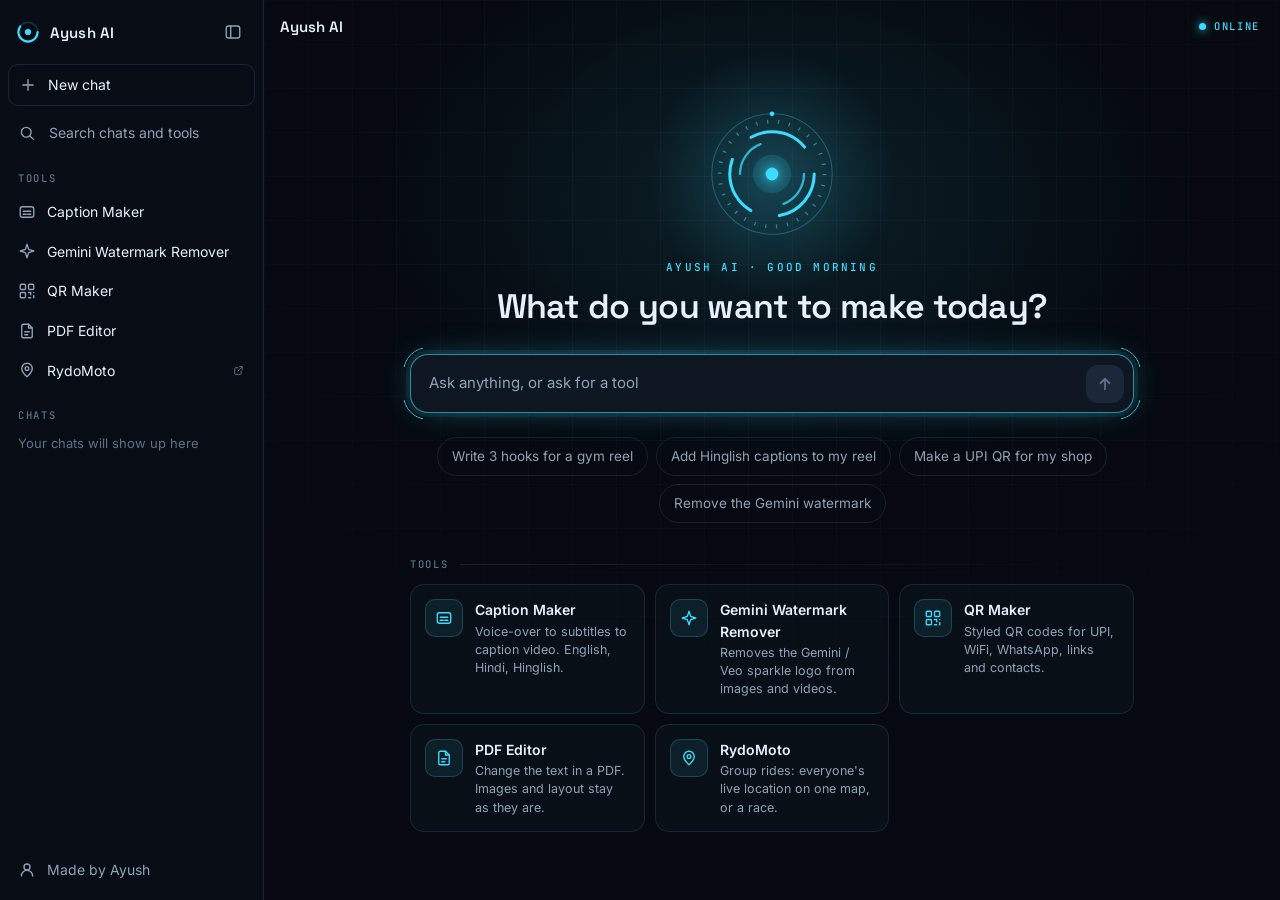
==== commit d292e030: "Ayush AI: HUD redesign, thinking and typing effect, rename from Ayush Studio Co-Authored-By: Claude " ====
--- a/index.html
+++ b/index.html
@@ -1 +1 @@
-<!doctype html><html lang="en"><head><meta charset="UTF-8"><meta name="viewport" content="width=device-width,initial-scale=1"><title>Ayush Studio</title><meta name="description" content="Free creator tools in one place: captions, Gemini watermark remover, QR maker, PDF editor. Everything runs in your browser — no uploads, no sign-up."><meta name="theme-color" content="#212121"><link rel="icon" href="data:image/svg+xml,%3Csvg xmlns='http://www.w3.org/2000/svg' viewBox='0 0 32 32'%3E%3Cdefs%3E%3ClinearGradient id='g' x1='0' y1='0' x2='1' y2='1'%3E%3Cstop stop-color='%23a78bfa'/%3E%3Cstop offset='1' stop-color='%23f472b6'/%3E%3C/linearGradient%3E%3C/defs%3E%3Crect width='32' height='32' rx='9' fill='url(%23g)'/%3E%3Cpath d='M16 7l8 9-8 9-8-9z' fill='white'/%3E%3C/svg%3E"><script>window.coi={coepCredentialless:()=>!0,quiet:!0}</script><script src="coi-serviceworker.js"></script><link rel="preconnect" href="https://fonts.googleapis.com"><link rel="preconnect" href="https://fonts.gstatic.com" crossorigin><link href="https://fonts.googleapis.com/css2?family=Inter:wght@400;500;600;700&display=swap" rel="stylesheet"><link rel="stylesheet" href="assets/home.css"></head><body data-view="home"><aside id="side" aria-label="Sidebar"><div class="side-top"><a class="brand" href="#/"><span class="mark"><svg viewBox="0 0 16 16"><path d="M8 1l6 7-6 7-6-7z"/></svg></span>Ayush Studio </a><button class="ib" id="sideClose" type="button" aria-label="Close sidebar"><svg viewBox="0 0 24 24"><rect x="3" y="4" width="18" height="16" rx="3"/><path d="M9 4v16"/></svg></button></div><button class="row" id="newChat" type="button"><svg viewBox="0 0 24 24"><path d="M12 20h8M16.5 4.5a2.1 2.1 0 0 1 3 3L8 19l-4 1 1-4z"/></svg> <span>New chat</span></button> <label class="row search"><svg viewBox="0 0 24 24"><circle cx="11" cy="11" r="6.5"/><path d="M16 16l4.5 4.5"/></svg> <input id="search" type="search" placeholder="Search chats and tools" autocomplete="off"></label><div class="label">Tools</div><div id="toolList"></div><div class="label">Chats</div><div id="chatList"></div><div class="side-foot"><a class="row" href="https://gamedevayush.github.io/aboutme/" target="_blank" rel="noopener"><svg viewBox="0 0 24 24"><circle cx="12" cy="8" r="4"/><path d="M4.5 20a7.5 7.5 0 0 1 15 0"/></svg> <span>Made by Ayush</span></a></div></aside><div id="scrim"></div><main id="main"><header id="top"><button class="ib" id="sideOpen" type="button" aria-label="Open sidebar"><svg viewBox="0 0 24 24"><rect x="3" y="4" width="18" height="16" rx="3"/><path d="M9 4v16"/></svg></button> <span id="title">Ayush Studio</span> <span class="top-right"><a class="tb" id="popout" target="_blank" rel="noopener" hidden><svg viewBox="0 0 24 24"><path d="M14 5h5v5M19 5l-8 8M11 7H6a1 1 0 0 0-1 1v10a1 1 0 0 0 1 1h10a1 1 0 0 0 1-1v-5"/></svg> <span>New tab</span> </a><button class="tb" id="closeTool" type="button" hidden><svg viewBox="0 0 24 24"><path d="M6 6l12 12M18 6L6 18"/></svg> <span>Close</span></button></span></header><div id="scroll"><div class="col" id="hero"><h1>What do you want to make today?</h1></div><div id="thread"><div class="col" id="msgs"></div></div></div><div class="col" id="composerWrap"><form id="composer"><textarea id="prompt" rows="1" placeholder="Ask for a tool: captions, watermark, QR, PDF…" aria-label="Message"></textarea> <button id="send" type="submit" aria-label="Send" disabled="disabled"><svg viewBox="0 0 24 24"><path d="M12 19V5M6 11l6-6 6 6"/></svg></button></form><p class="fine" id="fine">Studio opens the right tool for you. It can't write text yet. Your files never leave your device.</p></div><div class="col" id="extras"><div class="chips" id="chips"></div><h2>Popular tools</h2><div class="grid" id="popular"></div></div><div id="toolView"><iframe id="frame" title="Tool" allow="clipboard-write; fullscreen"></iframe></div></main><script type="module" src="assets/home.js"></script></body></html>+<!doctype html><html lang="en"><head><meta charset="UTF-8"><meta name="viewport" content="width=device-width,initial-scale=1"><title>Ayush AI</title><meta name="description" content="AYUSH AI and free creator tools in one place: captions, Gemini watermark remover, QR maker, PDF editor. The tools run in your browser — no uploads, no sign-up."><meta name="theme-color" content="#060a10"><link rel="icon" href="data:image/svg+xml,%3Csvg xmlns='http://www.w3.org/2000/svg' viewBox='0 0 32 32'%3E%3Crect width='32' height='32' rx='9' fill='%23060a10'/%3E%3Ccircle cx='16' cy='16' r='10' fill='none' stroke='%233ddcff' stroke-width='2.6' stroke-dasharray='40 23' stroke-linecap='round'/%3E%3Ccircle cx='16' cy='16' r='3.6' fill='%233ddcff'/%3E%3C/svg%3E"><script>window.coi={coepCredentialless:()=>!0,quiet:!0}</script><script src="coi-serviceworker.js"></script><link rel="preconnect" href="https://fonts.googleapis.com"><link rel="preconnect" href="https://fonts.gstatic.com" crossorigin><link href="https://fonts.googleapis.com/css2?family=Inter:wght@400;500;600;700&family=JetBrains+Mono:wght@400;500&family=Space+Grotesk:wght@500;600;700&display=swap" rel="stylesheet"><link rel="stylesheet" href="assets/home.css"></head><body data-view="home" data-ai="idle" class="boot"><aside id="side" aria-label="Sidebar"><div class="side-top"><a class="brand" href="#/"><span data-orb="sm"></span> Ayush AI </a><button class="ib" id="sideClose" type="button" aria-label="Close sidebar"><svg viewBox="0 0 24 24"><rect x="3" y="4" width="18" height="16" rx="3"/><path d="M9 4v16"/></svg></button></div><button class="row" id="newChat" type="button"><svg viewBox="0 0 24 24"><path d="M12 5v14M5 12h14"/></svg> <span>New chat</span></button> <label class="row search"><svg viewBox="0 0 24 24"><circle cx="11" cy="11" r="6.5"/><path d="M16 16l4.5 4.5"/></svg> <input id="search" type="search" placeholder="Search chats and tools" autocomplete="off"></label><div class="label">Tools</div><div id="toolList"></div><div class="label">Chats</div><div id="chatList"></div><div class="side-foot"><a class="row" href="https://gamedevayush.github.io/aboutme/" target="_blank" rel="noopener"><svg viewBox="0 0 24 24"><circle cx="12" cy="8" r="4"/><path d="M4.5 20a7.5 7.5 0 0 1 15 0"/></svg> <span>Made by Ayush</span></a></div></aside><div id="scrim"></div><main id="main"><header id="top"><button class="ib" id="sideOpen" type="button" aria-label="Open sidebar"><svg viewBox="0 0 24 24"><rect x="3" y="4" width="18" height="16" rx="3"/><path d="M9 4v16"/></svg></button> <span id="title">Ayush AI</span> <span class="top-right"><span class="status" id="status" hidden><i></i><b id="statusText">Online</b></span> <a class="tb" id="popout" target="_blank" rel="noopener" hidden><svg viewBox="0 0 24 24"><path d="M14 5h5v5M19 5l-8 8M11 7H6a1 1 0 0 0-1 1v10a1 1 0 0 0 1 1h10a1 1 0 0 0 1-1v-5"/></svg> <span>New tab</span> </a><button class="tb" id="closeTool" type="button" hidden><svg viewBox="0 0 24 24"><path d="M6 6l12 12M18 6L6 18"/></svg> <span>Close</span></button></span></header><div id="scroll"><div class="col" id="hero"><div class="hero-orb" data-orb="lg"></div><p class="hud" id="greet">AYUSH AI</p><h1>What do you want to make today?</h1></div><div id="thread"><div class="col" id="msgs"></div></div></div><div class="col" id="composerWrap"><form id="composer"><textarea id="prompt" rows="1" placeholder="Ask for a tool: captions, watermark, QR, PDF…" aria-label="Message"></textarea> <button id="send" type="submit" aria-label="Send" disabled="disabled"><svg viewBox="0 0 24 24"><path d="M12 19V5M6 11l6-6 6 6"/></svg></button></form><p class="fine" id="fine">Ayush AI opens the right tool for you. Your files never leave your device.</p></div><div class="col" id="extras"><div class="chips" id="chips"></div><h2>Tools</h2><div class="grid" id="popular"></div></div><div id="toolView"><iframe id="frame" title="Tool" allow="clipboard-write; fullscreen"></iframe></div></main><script type="module" src="assets/home.js"></script></body></html>
--- a/assets/home.css
+++ b/assets/home.css
@@ -1 +1 @@
-:root{--bg:#212121;--side:#171717;--panel:#2f2f2f;--hover:rgba(255, 255, 255, .07);--line:rgba(255, 255, 255, .1);--ink:#ececec;--muted:#a8a8a8;--faint:#7d7d7d;--accent:#8b5cf6;--side-w:264px;color-scheme:dark}*{box-sizing:border-box}body,html{height:100%}body{margin:0;display:flex;overflow:hidden;background:var(--bg);color:var(--ink);font:15px/1.55 Inter,system-ui,"Segoe UI",sans-serif;-webkit-font-smoothing:antialiased}button,input,textarea{font:inherit;color:inherit}button{appearance:none;border:0;background:0 0;cursor:pointer}a{color:inherit;text-decoration:none}svg{width:18px;height:18px;flex:none;fill:none;stroke:currentColor;stroke-width:1.8;stroke-linecap:round;stroke-linejoin:round}[hidden]{display:none!important}::selection{background:rgba(139,92,246,.45)}#side{width:var(--side-w);flex:none;height:100%;display:flex;flex-direction:column;gap:2px;background:var(--side);padding:10px 8px;overflow-y:auto;transition:margin-left .22s}body.side-closed #side{margin-left:calc(-1 * var(--side-w))}.side-top{display:flex;align-items:center;justify-content:space-between;padding:4px 4px 10px 8px}.brand{display:flex;align-items:center;gap:10px;font-weight:600;font-size:15px}.mark{width:26px;height:26px;border-radius:8px;display:grid;place-items:center;background:linear-gradient(135deg,#a78bfa,#f472b6)}.mark svg{width:14px;height:14px;stroke:none;fill:#fff}.ib{width:36px;height:36px;border-radius:9px;display:grid;place-items:center;color:var(--muted)}.ib:hover{background:var(--hover);color:var(--ink)}.row{display:flex;align-items:center;gap:11px;width:100%;padding:9px 10px;border-radius:10px;font-size:14px;text-align:left;color:var(--ink);min-width:0}.row.on,.row:hover{background:var(--hover)}.row>span{flex:1;min-width:0;overflow:hidden;text-overflow:ellipsis;white-space:nowrap}.row .ext{width:13px;height:13px;color:var(--faint)}.row.search{cursor:text;color:var(--muted)}.row.search input{flex:1;min-width:0;border:0;outline:0;background:0 0;color:var(--ink)}.row.search input::placeholder{color:var(--muted)}.label{padding:16px 10px 5px;font-size:12px;color:var(--faint);font-weight:500}.row .del{width:24px;height:24px;margin:-3px -4px;border-radius:6px;display:none;place-items:center;color:var(--muted)}.row .del svg{width:14px;height:14px}.row:focus-within .del,.row:hover .del{display:grid}.row .del:hover{background:rgba(255,255,255,.12);color:var(--ink)}.empty{padding:4px 10px;font-size:13px;color:var(--faint)}.side-foot{margin-top:auto;padding-top:10px}.side-foot .row{color:var(--muted)}#scrim{display:none}#main{flex:1;min-width:0;height:100%;display:flex;flex-direction:column;position:relative}#top{height:52px;flex:none;display:flex;align-items:center;gap:6px;padding:0 10px}#title{font-weight:600;font-size:15px;padding:0 6px;overflow:hidden;text-overflow:ellipsis;white-space:nowrap}.top-right{margin-left:auto;display:flex;gap:6px;align-items:center}.tb{display:flex;align-items:center;gap:7px;padding:7px 12px;border-radius:9px;font-size:13px;color:var(--muted);border:1px solid var(--line)}.tb:hover{background:var(--hover);color:var(--ink)}.tb svg{width:15px;height:15px}body:not(.side-closed) #sideOpen{display:none}#scroll{flex:1;min-height:0;overflow-y:auto;display:flex;flex-direction:column}.col{width:100%;max-width:760px;margin:0 auto;padding:0 18px}#hero{padding-top:24px;padding-bottom:26px;text-align:center}#hero h1{margin:0;font-size:clamp(24px, 3.4vw, 32px);font-weight:600;letter-spacing:-.02em}#extras{padding-top:16px;padding-bottom:28px}.chips{display:flex;flex-wrap:wrap;gap:8px;justify-content:center}.chip{padding:8px 14px;border-radius:999px;border:1px solid var(--line);font-size:13.5px;color:var(--muted)}.chip:hover{background:var(--hover);color:var(--ink)}#extras h2{margin:34px 0 12px;font-size:13px;font-weight:500;color:var(--faint)}.grid{display:grid;gap:10px;grid-template-columns:repeat(auto-fill,minmax(220px,1fr))}.card{display:flex;gap:12px;align-items:flex-start;text-align:left;width:100%;padding:14px;border-radius:14px;border:1px solid var(--line);background:rgba(255,255,255,.025);transition:background .15s,border-color .15s}.card:hover{background:var(--hover);border-color:rgba(255,255,255,.2)}.card .ic{width:36px;height:36px;border-radius:10px;display:grid;place-items:center;background:var(--panel);color:#c4b5fd;flex:none}.card b{display:block;font-size:14px;font-weight:600}.card small{display:block;font-size:12.5px;color:var(--muted);line-height:1.45;margin-top:2px}#msgs{padding-top:14px;padding-bottom:24px;display:flex;flex-direction:column;gap:22px}.msg.user{align-self:flex-end;max-width:78%;padding:10px 16px;border-radius:20px;background:var(--panel);white-space:pre-wrap;overflow-wrap:anywhere}.msg.bot{display:flex;gap:12px;align-items:flex-start}.msg.bot .mark{margin-top:1px}.msg.bot .body{flex:1;min-width:0}.msg.bot .md>:first-child{margin-top:2px}.msg.bot .md p{margin:10px 0 0}.msg.bot .md ol,.msg.bot .md ul{margin:10px 0 0;padding-left:22px}.msg.bot .md li{margin:4px 0}.msg.bot .md code{font:13px/1.4 ui-monospace,Consolas,monospace;background:var(--panel);padding:1px 5px;border-radius:5px}.msg.bot .md pre{margin:10px 0 0;padding:12px 14px;border-radius:12px;background:#171717;font:13px/1.5 ui-monospace,Consolas,monospace;overflow-x:auto;white-space:pre}.copy{margin-top:10px;padding:4px 10px;border-radius:8px;font-size:12px;color:var(--muted);border:1px solid var(--line)}.copy:hover{background:var(--hover);color:var(--ink)}.msg.bot .grid{margin-top:12px}.dots{display:inline-flex;gap:4px;padding:9px 0}.dots i{width:6px;height:6px;border-radius:50%;background:var(--muted);animation:1s ease-in-out infinite blink}.dots i:nth-child(2){animation-delay:.15s}.dots i:nth-child(3){animation-delay:.3s}@keyframes blink{0%,100%,80%{opacity:.25}40%{opacity:1}}#composerWrap{flex:none;padding-bottom:6px}#composer{display:flex;align-items:flex-end;gap:8px;padding:10px 10px 10px 18px;background:var(--panel);border-radius:26px;border:1px solid transparent;box-shadow:0 6px 24px -12px rgba(0,0,0,.6)}#composer:focus-within{border-color:rgba(255,255,255,.16)}#prompt{flex:1;min-width:0;max-height:180px;resize:none;border:0;outline:0;background:0 0;padding:7px 0;line-height:1.5}#prompt::placeholder{color:var(--muted)}#send{width:36px;height:36px;border-radius:50%;display:grid;place-items:center;background:#fff;color:#111;flex:none}#send:disabled{background:#676767;color:var(--panel);cursor:default}#send svg{stroke-width:2.4}.fine{margin:8px 0 6px;text-align:center;font-size:12px;color:var(--faint)}#toolView{flex:1;min-height:0}#frame{display:block;width:100%;height:100%;border:0;background:var(--bg)}body[data-view=chat] #extras,body[data-view=chat] #hero,body[data-view=chat] #toolView,body[data-view=home] #thread,body[data-view=home] #toolView,body[data-view=home] .fine,body[data-view=tool] #composerWrap,body[data-view=tool] #extras,body[data-view=tool] #scroll{display:none}body[data-view=home] #main{overflow-y:auto}body[data-view=home] #main>*{flex:none}body[data-view=home] #top{position:sticky;top:0;background:var(--bg);z-index:2}body[data-view=home] #scroll{display:block;overflow:visible;margin-top:auto}body[data-view=home] #extras{margin-bottom:auto}body[data-view=chat] #scroll{display:block}@media (max-width:800px){#side{position:fixed;z-index:30;left:0;top:0;box-shadow:0 0 40px rgba(0,0,0,.6)}body:not(.side-closed) #scrim{display:block;position:fixed;inset:0;z-index:20;background:rgba(0,0,0,.55)}body:not(.side-closed) #sideOpen{display:grid}.msg.user{max-width:88%}.tb span{display:none}}@media (prefers-reduced-motion:reduce){#side{transition:none}.dots i{animation:none}}+:root{--bg:#060a10;--side:#080d15;--panel:#0e1622;--hover:rgba(120, 200, 255, .07);--line:rgba(130, 190, 255, .13);--line-2:rgba(130, 190, 255, .26);--ink:#e8f1fb;--muted:#8fa3b8;--faint:#5d7088;--accent:#3ddcff;--a:61,220,255;--warn:#fbbf24;--mono:"JetBrains Mono",ui-monospace,Consolas,monospace;--display:"Space Grotesk","Inter",sans-serif;--side-w:264px;color-scheme:dark}*{box-sizing:border-box;scrollbar-width:thin;scrollbar-color:rgba(130,190,255,.2) transparent}body,html{height:100%}body{margin:0;display:flex;overflow:hidden;background:var(--bg);color:var(--ink);font:15px/1.55 Inter,system-ui,"Segoe UI",sans-serif;-webkit-font-smoothing:antialiased}button,input,textarea{font:inherit;color:inherit}button{appearance:none;border:0;background:0 0;cursor:pointer}a{color:inherit;text-decoration:none}svg{width:18px;height:18px;flex:none;fill:none;stroke:currentColor;stroke-width:1.8;stroke-linecap:round;stroke-linejoin:round}[hidden]{display:none!important}::selection{background:rgba(var(--a),.35)}.hud{font:500 11px/1 var(--mono);letter-spacing:.2em;text-transform:uppercase;color:var(--accent)}.orb{display:block;width:100%;height:100%;overflow:visible;stroke:var(--accent);fill:none}.orb *{transform-box:view-box;transform-origin:center}.o1{stroke-width:.8;opacity:.3}.o2{stroke-width:3;stroke-dasharray:1 7.59;stroke-linecap:butt;opacity:.5;animation:48s linear infinite spin}.o3{stroke-width:2.4;stroke-dasharray:46 23.1;animation:10s linear infinite spin}.o4{stroke-width:1.8;stroke-dasharray:30 48.5;opacity:.75;animation:7s linear infinite reverse spin}.o-sat{stroke:none;fill:var(--accent);animation:5s linear infinite spin}.o-core{stroke:none;fill:var(--accent);opacity:.14;animation:3.2s ease-in-out infinite breathe}.o-dot{stroke:none;fill:var(--accent);filter:drop-shadow(0 0 5px var(--accent))}.s-track{stroke-width:7;opacity:.18}.s-ring{stroke-width:9;stroke-dasharray:150 101.3}.s-dot{stroke:none;fill:var(--accent)}@keyframes spin{to{transform:rotate(360deg)}}@keyframes breathe{0%,100%{opacity:.1;transform:scale(.92)}50%{opacity:.24;transform:scale(1.08)}}body[data-ai=thinking] .o3,body[data-ai=typing] .o3{animation-duration:1.8s}body[data-ai=thinking] .o4,body[data-ai=typing] .o4{animation-duration:1.2s}body.listening .o-core{opacity:.34;animation:none}#side{width:var(--side-w);flex:none;height:100%;display:flex;flex-direction:column;gap:2px;background:var(--side);border-right:1px solid var(--line);padding:10px 8px;overflow-y:auto;transition:margin-left .22s}body.side-closed #side{margin-left:calc(-1 * var(--side-w))}.side-top{display:flex;align-items:center;justify-content:space-between;padding:4px 4px 12px 8px}.brand{display:flex;align-items:center;gap:10px;font:600 15px var(--display);letter-spacing:.01em}.brand [data-orb]{width:24px;height:24px}.brand .s-ring{animation:6s linear infinite spin}body[data-ai=thinking] .brand .s-ring,body[data-ai=typing] .brand .s-ring{animation-duration:.9s}.ib{width:36px;height:36px;border-radius:9px;display:grid;place-items:center;color:var(--muted)}.ib:hover{background:var(--hover);color:var(--ink)}.row{display:flex;align-items:center;gap:11px;width:100%;padding:9px 10px;border-radius:10px;font-size:14px;text-align:left;color:var(--ink);min-width:0}.row svg{color:var(--muted)}.row:hover{background:var(--hover)}.row:hover svg{color:var(--accent)}.row.on{background:rgba(var(--a),.09);box-shadow:inset 2px 0 0 var(--accent)}.row.on svg{color:var(--accent)}.row>span{flex:1;min-width:0;overflow:hidden;text-overflow:ellipsis;white-space:nowrap}.row .ext{width:13px;height:13px;color:var(--faint)}#newChat{border:1px solid var(--line);margin-bottom:4px}#newChat:hover{border-color:rgba(var(--a),.5)}.row.search{cursor:text;color:var(--muted)}.row.search input{flex:1;min-width:0;border:0;outline:0;background:0 0;color:var(--ink)}.row.search input::placeholder{color:var(--muted)}.label{padding:18px 10px 6px;font:500 10.5px/1 var(--mono);letter-spacing:.16em;text-transform:uppercase;color:var(--faint)}.row .del{width:24px;height:24px;margin:-3px -4px;border-radius:6px;display:none;place-items:center;color:var(--muted)}.row .del svg{width:14px;height:14px}.row:focus-within .del,.row:hover .del{display:grid}.row .del:hover{background:rgba(255,255,255,.1);color:var(--ink)}.empty{padding:4px 10px;font-size:13px;color:var(--faint)}.side-foot{margin-top:auto;padding-top:10px}.side-foot .row{color:var(--muted)}#scrim,body[data-view=tool] #main::before{display:none}#main{flex:1;min-width:0;height:100%;display:flex;flex-direction:column;position:relative}#main::before{content:"";position:absolute;inset:0;z-index:0;pointer-events:none;background:radial-gradient(620px 400px at 50% 22%,rgba(var(--a),.1),transparent 70%),linear-gradient(rgba(130,190,255,.045) 1px,transparent 1px) 0 0/44px 44px,linear-gradient(90deg,rgba(130,190,255,.045) 1px,transparent 1px) 0 0/44px 44px;-webkit-mask-image:radial-gradient(ellipse 85% 75% at 50% 22%,#000 25%,transparent 85%);mask-image:radial-gradient(ellipse 85% 75% at 50% 22%,#000 25%,transparent 85%)}body[data-view=chat] #main::before{opacity:.45}#main>*{position:relative;z-index:1}#top{height:52px;flex:none;display:flex;align-items:center;gap:6px;padding:0 10px}#title{font:600 15px var(--display);padding:0 6px;overflow:hidden;text-overflow:ellipsis;white-space:nowrap}.top-right{margin-left:auto;display:flex;gap:8px;align-items:center}.tb{display:flex;align-items:center;gap:7px;padding:7px 12px;border-radius:9px;font-size:13px;color:var(--muted);border:1px solid var(--line)}.tb:hover{background:var(--hover);color:var(--ink);border-color:rgba(var(--a),.45)}.tb svg{width:15px;height:15px}body:not(.side-closed) #sideOpen{display:none}.status{display:flex;align-items:center;gap:8px;padding:7px 10px;font:500 10.5px/1 var(--mono);letter-spacing:.16em;text-transform:uppercase;color:var(--accent);white-space:nowrap}.status b{font-weight:500}.status i{width:7px;height:7px;border-radius:50%;background:currentColor;box-shadow:0 0 10px currentColor}body[data-ai=thinking] .status i,body[data-ai=typing] .status i{animation:.8s ease-in-out infinite ping}body[data-ai=offline] .status{color:var(--warn)}@keyframes ping{0%,100%{transform:scale(.7);opacity:.5}50%{transform:scale(1.25);opacity:1}}#scroll{flex:1;min-height:0;overflow-y:auto;display:flex;flex-direction:column}.col{width:100%;max-width:760px;margin:0 auto;padding:0 18px}#hero{padding-top:18px;padding-bottom:28px;text-align:center}.hero-orb{position:relative;width:128px;height:128px;margin:0 auto 24px}.hero-orb::before{content:"";position:absolute;inset:-45%;border-radius:50%;background:radial-gradient(closest-side,rgba(var(--a),.2),transparent);animation:3.2s ease-in-out infinite breathe}#greet{margin:0 0 14px;opacity:.85}#hero h1{margin:0;font:600 clamp(25px, 3.5vw, 34px)/1.15 var(--display);letter-spacing:-.02em}#extras{padding-top:18px;padding-bottom:28px}.chips{display:flex;flex-wrap:wrap;gap:8px;justify-content:center}.chip{padding:8px 14px;border-radius:999px;border:1px solid var(--line);font-size:13.5px;color:var(--muted);transition:.15s}.chip:hover{border-color:rgba(var(--a),.55);color:var(--ink);background:rgba(var(--a),.06)}#extras h2{display:flex;align-items:center;gap:12px;margin:36px 0 14px;font:500 10.5px/1 var(--mono);letter-spacing:.16em;text-transform:uppercase;color:var(--faint)}#extras h2::after{content:"";flex:1;height:1px;background:linear-gradient(90deg,var(--line),transparent)}.grid{display:grid;gap:10px;grid-template-columns:repeat(auto-fill,minmax(220px,1fr))}.card{display:flex;gap:12px;align-items:flex-start;text-align:left;width:100%;padding:14px;border-radius:14px;border:1px solid var(--line);background:rgba(130,190,255,.03);transition:.18s}.card:hover{background:rgba(var(--a),.06);border-color:rgba(var(--a),.5);transform:translateY(-2px);box-shadow:0 10px 30px -18px rgba(var(--a),.6)}.card .ic{width:38px;height:38px;border-radius:10px;display:grid;place-items:center;background:rgba(var(--a),.08);border:1px solid rgba(var(--a),.22);color:var(--accent);flex:none}.card b{display:block;font-size:14px;font-weight:600}.card small{display:block;font-size:12.5px;color:var(--muted);line-height:1.45;margin-top:2px}.boot .hero-orb{animation:.9s cubic-bezier(.2,.8,.2,1) both powerup}.boot #composerWrap,.boot #extras,.boot #greet,.boot #hero h1{animation:.6s cubic-bezier(.2,.8,.2,1) both rise}.boot #hero h1{animation-delay:.12s}.boot #composerWrap{animation-delay:.22s}.boot #extras{animation-delay:.32s}@keyframes powerup{from{opacity:0;transform:scale(.55) rotate(-60deg)}to{opacity:1;transform:none}}@keyframes rise{from{opacity:0;transform:translateY(12px)}to{opacity:1;transform:none}}#msgs{padding-top:14px;padding-bottom:24px;display:flex;flex-direction:column;gap:22px}.msg.user{align-self:flex-end;max-width:78%;padding:10px 16px;border-radius:16px 16px 4px;background:rgba(var(--a),.08);border:1px solid rgba(var(--a),.2);white-space:pre-wrap;overflow-wrap:anywhere}.msg.bot{display:flex;gap:12px;align-items:flex-start}.msg.bot [data-orb]{width:24px;height:24px;flex:none;margin-top:1px}.msg.bot.live .s-ring{animation:.8s linear infinite spin}.msg.bot .body{flex:1;min-width:0}.msg.bot .grid{margin-top:12px}.msg.bot .md>:first-child{margin-top:1px}.msg.bot .md p{margin:10px 0 0}.msg.bot .md ol,.msg.bot .md ul{margin:10px 0 0;padding-left:22px}.msg.bot .md li{margin:4px 0}.msg.bot .md li::marker{color:var(--accent)}.msg.bot .md code{font:13px/1.4 var(--mono);background:var(--panel);padding:1px 5px;border-radius:5px}.msg.bot .md pre{margin:10px 0 0;padding:12px 14px;border-radius:12px;background:var(--panel);border:1px solid var(--line);font:13px/1.5 var(--mono);overflow-x:auto;white-space:pre}.copy{margin-top:12px;padding:6px 10px;border-radius:8px;font:500 10.5px/1 var(--mono);letter-spacing:.14em;text-transform:uppercase;color:var(--muted);border:1px solid var(--line)}.copy:hover{color:var(--accent);border-color:rgba(var(--a),.5)}.think{display:inline-block;padding-top:1px;font:500 12px/1.6 var(--mono);letter-spacing:.14em;text-transform:uppercase;background:linear-gradient(90deg,var(--muted) 0 35%,#fff 50%,var(--muted) 65% 100%) 0 0/220% 100%;-webkit-background-clip:text;background-clip:text;color:transparent;animation:1.4s linear infinite sweep}@keyframes sweep{from{background-position:110% 0}to{background-position:-110% 0}}.caret{display:inline-block;width:7px;height:1.05em;margin-left:3px;vertical-align:-2px;background:var(--accent);box-shadow:0 0 10px var(--accent);animation:.8s steps(2) infinite blink}@keyframes blink{50%{opacity:0}}#composerWrap{flex:none;padding-bottom:6px}#composer{position:relative;display:flex;align-items:flex-end;gap:8px;padding:9px 9px 9px 18px;background:var(--panel);border-radius:18px;border:1px solid var(--line-2);box-shadow:0 10px 34px -18px #000;transition:border-color .2s,box-shadow .2s}#composer:focus-within{border-color:rgba(var(--a),.6);box-shadow:0 0 0 4px rgba(var(--a),.08),0 0 34px -10px rgba(var(--a),.5)}#composer::before{content:"";position:absolute;inset:-6px;border-radius:23px;border:1px solid var(--accent);opacity:.4;pointer-events:none;transition:.2s;--c:linear-gradient(#000 0 0);-webkit-mask:var(--c) top left/20px 20px no-repeat,var(--c) top right/20px 20px no-repeat,var(--c) bottom left/20px 20px no-repeat,var(--c) bottom right/20px 20px no-repeat;mask:var(--c) top left/20px 20px no-repeat,var(--c) top right/20px 20px no-repeat,var(--c) bottom left/20px 20px no-repeat,var(--c) bottom right/20px 20px no-repeat}#composer:focus-within::before{opacity:.95;inset:-8px;border-radius:25px}#prompt{flex:1;min-width:0;max-height:180px;resize:none;border:0;outline:0;background:0 0;padding:8px 0;line-height:1.5}#prompt::placeholder{color:var(--muted)}#send{width:38px;height:38px;border-radius:12px;display:grid;place-items:center;background:var(--accent);color:#04141b;flex:none;box-shadow:0 0 18px -4px var(--accent);transition:.15s}#send:hover:not(:disabled){transform:translateY(-1px);box-shadow:0 0 24px -2px var(--accent)}#send:disabled{background:rgba(130,190,255,.1);color:var(--faint);box-shadow:none;cursor:default}#send svg{stroke-width:2.4}#send.busy svg{display:none}#send.busy::after{content:"";width:16px;height:16px;border-radius:50%;border:2px solid rgba(var(--a),.25);border-top-color:var(--accent);animation:.7s linear infinite spin}.fine{margin:10px 0 6px;text-align:center;font-size:12px;color:var(--faint)}#toolView{flex:1;min-height:0;border-top:1px solid var(--line)}#frame{display:block;width:100%;height:100%;border:0;background:var(--bg)}body[data-view=chat] #extras,body[data-view=chat] #hero,body[data-view=chat] #toolView,body[data-view=home] #thread,body[data-view=home] #toolView,body[data-view=home] .fine,body[data-view=tool] #composerWrap,body[data-view=tool] #extras,body[data-view=tool] #scroll{display:none}body[data-view=home] #main{overflow-y:auto}body[data-view=home] #main>*{flex:none}body[data-view=home] #top{position:sticky;top:0;z-index:2}body[data-view=home] #scroll{display:block;overflow:visible;margin-top:auto}body[data-view=home] #extras{margin-bottom:auto}body[data-view=chat] #scroll{display:block}@media (max-width:800px){#side{position:fixed;z-index:30;left:0;top:0;box-shadow:0 0 40px rgba(0,0,0,.7)}body:not(.side-closed) #scrim{display:block;position:fixed;inset:0;z-index:20;background:rgba(0,0,0,.6)}body:not(.side-closed) #sideOpen{display:grid}.msg.user{max-width:88%}.tb span{display:none}.hero-orb{width:104px;height:104px}body[data-view=tool] .status b{display:none}}@media (prefers-reduced-motion:reduce){#side{transition:none}.boot #composerWrap,.boot #extras,.boot #greet,.boot #hero h1,.boot .hero-orb,.caret,.hero-orb::before,.orb *,.status i,.think{animation:none!important}.think{color:var(--muted);background:0 0}}
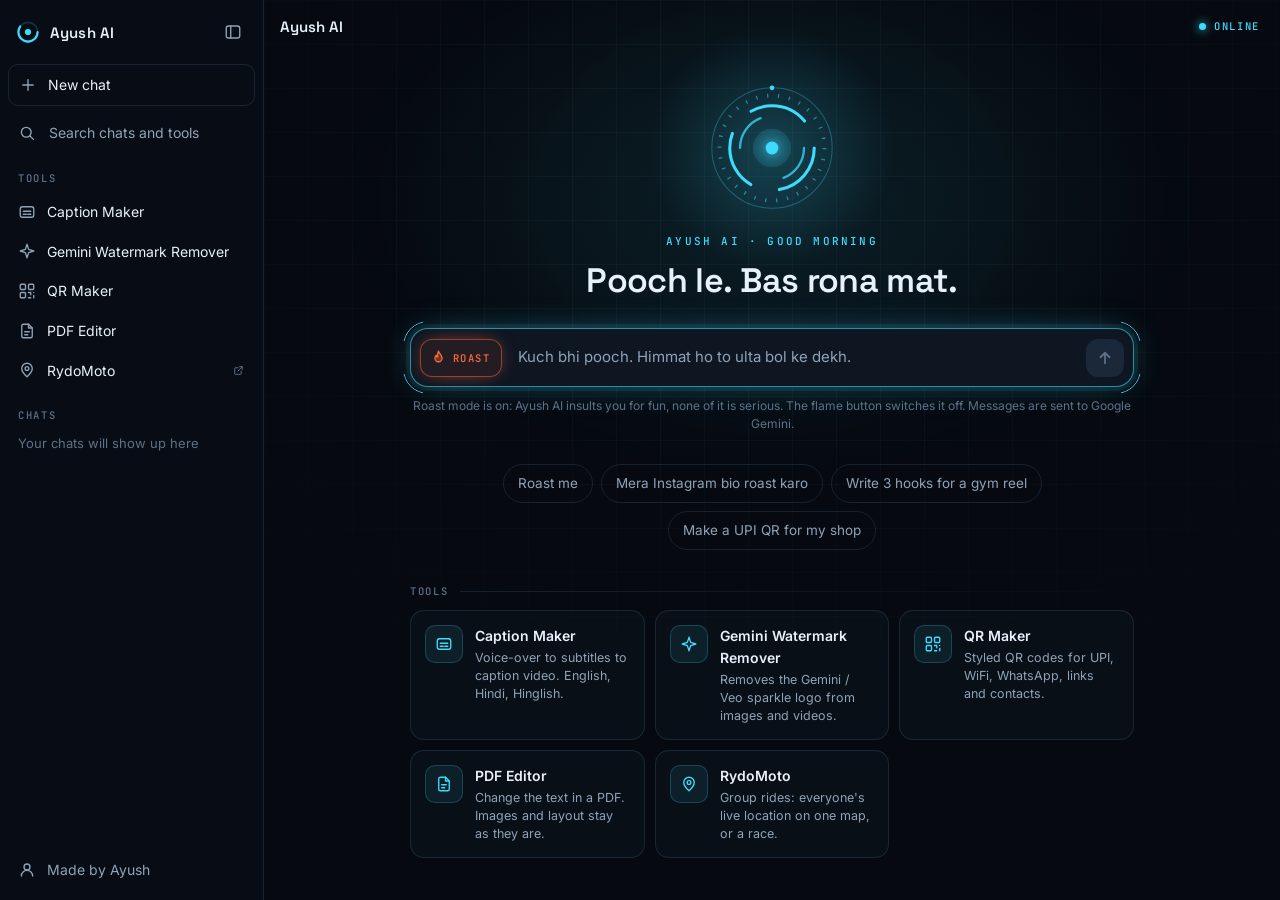
==== commit 7d94731c: "Ayush AI: roast mode (default) with a flame switch, tool calls kept reliable Co-Authored-By: Claude " ====
--- a/index.html
+++ b/index.html
@@ -1 +1 @@
-<!doctype html><html lang="en"><head><meta charset="UTF-8"><meta name="viewport" content="width=device-width,initial-scale=1"><title>Ayush AI</title><meta name="description" content="AYUSH AI and free creator tools in one place: captions, Gemini watermark remover, QR maker, PDF editor. The tools run in your browser — no uploads, no sign-up."><meta name="theme-color" content="#060a10"><link rel="icon" href="data:image/svg+xml,%3Csvg xmlns='http://www.w3.org/2000/svg' viewBox='0 0 32 32'%3E%3Crect width='32' height='32' rx='9' fill='%23060a10'/%3E%3Ccircle cx='16' cy='16' r='10' fill='none' stroke='%233ddcff' stroke-width='2.6' stroke-dasharray='40 23' stroke-linecap='round'/%3E%3Ccircle cx='16' cy='16' r='3.6' fill='%233ddcff'/%3E%3C/svg%3E"><script>window.coi={coepCredentialless:()=>!0,quiet:!0}</script><script src="coi-serviceworker.js"></script><link rel="preconnect" href="https://fonts.googleapis.com"><link rel="preconnect" href="https://fonts.gstatic.com" crossorigin><link href="https://fonts.googleapis.com/css2?family=Inter:wght@400;500;600;700&family=JetBrains+Mono:wght@400;500&family=Space+Grotesk:wght@500;600;700&display=swap" rel="stylesheet"><link rel="stylesheet" href="assets/home.css"></head><body data-view="home" data-ai="idle" class="boot"><aside id="side" aria-label="Sidebar"><div class="side-top"><a class="brand" href="#/"><span data-orb="sm"></span> Ayush AI </a><button class="ib" id="sideClose" type="button" aria-label="Close sidebar"><svg viewBox="0 0 24 24"><rect x="3" y="4" width="18" height="16" rx="3"/><path d="M9 4v16"/></svg></button></div><button class="row" id="newChat" type="button"><svg viewBox="0 0 24 24"><path d="M12 5v14M5 12h14"/></svg> <span>New chat</span></button> <label class="row search"><svg viewBox="0 0 24 24"><circle cx="11" cy="11" r="6.5"/><path d="M16 16l4.5 4.5"/></svg> <input id="search" type="search" placeholder="Search chats and tools" autocomplete="off"></label><div class="label">Tools</div><div id="toolList"></div><div class="label">Chats</div><div id="chatList"></div><div class="side-foot"><a class="row" href="https://gamedevayush.github.io/aboutme/" target="_blank" rel="noopener"><svg viewBox="0 0 24 24"><circle cx="12" cy="8" r="4"/><path d="M4.5 20a7.5 7.5 0 0 1 15 0"/></svg> <span>Made by Ayush</span></a></div></aside><div id="scrim"></div><main id="main"><header id="top"><button class="ib" id="sideOpen" type="button" aria-label="Open sidebar"><svg viewBox="0 0 24 24"><rect x="3" y="4" width="18" height="16" rx="3"/><path d="M9 4v16"/></svg></button> <span id="title">Ayush AI</span> <span class="top-right"><span class="status" id="status" hidden><i></i><b id="statusText">Online</b></span> <a class="tb" id="popout" target="_blank" rel="noopener" hidden><svg viewBox="0 0 24 24"><path d="M14 5h5v5M19 5l-8 8M11 7H6a1 1 0 0 0-1 1v10a1 1 0 0 0 1 1h10a1 1 0 0 0 1-1v-5"/></svg> <span>New tab</span> </a><button class="tb" id="closeTool" type="button" hidden><svg viewBox="0 0 24 24"><path d="M6 6l12 12M18 6L6 18"/></svg> <span>Close</span></button></span></header><div id="scroll"><div class="col" id="hero"><div class="hero-orb" data-orb="lg"></div><p class="hud" id="greet">AYUSH AI</p><h1>What do you want to make today?</h1></div><div id="thread"><div class="col" id="msgs"></div></div></div><div class="col" id="composerWrap"><form id="composer"><textarea id="prompt" rows="1" placeholder="Ask for a tool: captions, watermark, QR, PDF…" aria-label="Message"></textarea> <button id="send" type="submit" aria-label="Send" disabled="disabled"><svg viewBox="0 0 24 24"><path d="M12 19V5M6 11l6-6 6 6"/></svg></button></form><p class="fine" id="fine">Ayush AI opens the right tool for you. Your files never leave your device.</p></div><div class="col" id="extras"><div class="chips" id="chips"></div><h2>Tools</h2><div class="grid" id="popular"></div></div><div id="toolView"><iframe id="frame" title="Tool" allow="clipboard-write; fullscreen"></iframe></div></main><script type="module" src="assets/home.js"></script></body></html>+<!doctype html><html lang="en"><head><meta charset="UTF-8"><meta name="viewport" content="width=device-width,initial-scale=1"><title>Ayush AI</title><meta name="description" content="AYUSH AI and free creator tools in one place: captions, Gemini watermark remover, QR maker, PDF editor. The tools run in your browser — no uploads, no sign-up."><meta name="theme-color" content="#060a10"><link rel="icon" href="data:image/svg+xml,%3Csvg xmlns='http://www.w3.org/2000/svg' viewBox='0 0 32 32'%3E%3Crect width='32' height='32' rx='9' fill='%23060a10'/%3E%3Ccircle cx='16' cy='16' r='10' fill='none' stroke='%233ddcff' stroke-width='2.6' stroke-dasharray='40 23' stroke-linecap='round'/%3E%3Ccircle cx='16' cy='16' r='3.6' fill='%233ddcff'/%3E%3C/svg%3E"><script>window.coi={coepCredentialless:()=>!0,quiet:!0}</script><script src="coi-serviceworker.js"></script><link rel="preconnect" href="https://fonts.googleapis.com"><link rel="preconnect" href="https://fonts.gstatic.com" crossorigin><link href="https://fonts.googleapis.com/css2?family=Inter:wght@400;500;600;700&family=JetBrains+Mono:wght@400;500&family=Space+Grotesk:wght@500;600;700&display=swap" rel="stylesheet"><link rel="stylesheet" href="assets/home.css"></head><body data-view="home" data-ai="idle" class="boot"><aside id="side" aria-label="Sidebar"><div class="side-top"><a class="brand" href="#/"><span data-orb="sm"></span> Ayush AI </a><button class="ib" id="sideClose" type="button" aria-label="Close sidebar"><svg viewBox="0 0 24 24"><rect x="3" y="4" width="18" height="16" rx="3"/><path d="M9 4v16"/></svg></button></div><button class="row" id="newChat" type="button"><svg viewBox="0 0 24 24"><path d="M12 5v14M5 12h14"/></svg> <span>New chat</span></button> <label class="row search"><svg viewBox="0 0 24 24"><circle cx="11" cy="11" r="6.5"/><path d="M16 16l4.5 4.5"/></svg> <input id="search" type="search" placeholder="Search chats and tools" autocomplete="off"></label><div class="label">Tools</div><div id="toolList"></div><div class="label">Chats</div><div id="chatList"></div><div class="side-foot"><a class="row" href="https://gamedevayush.github.io/aboutme/" target="_blank" rel="noopener"><svg viewBox="0 0 24 24"><circle cx="12" cy="8" r="4"/><path d="M4.5 20a7.5 7.5 0 0 1 15 0"/></svg> <span>Made by Ayush</span></a></div></aside><div id="scrim"></div><main id="main"><header id="top"><button class="ib" id="sideOpen" type="button" aria-label="Open sidebar"><svg viewBox="0 0 24 24"><rect x="3" y="4" width="18" height="16" rx="3"/><path d="M9 4v16"/></svg></button> <span id="title">Ayush AI</span> <span class="top-right"><span class="status" id="status" hidden><i></i><b id="statusText">Online</b></span> <a class="tb" id="popout" target="_blank" rel="noopener" hidden><svg viewBox="0 0 24 24"><path d="M14 5h5v5M19 5l-8 8M11 7H6a1 1 0 0 0-1 1v10a1 1 0 0 0 1 1h10a1 1 0 0 0 1-1v-5"/></svg> <span>New tab</span> </a><button class="tb" id="closeTool" type="button" hidden><svg viewBox="0 0 24 24"><path d="M6 6l12 12M18 6L6 18"/></svg> <span>Close</span></button></span></header><div id="scroll"><div class="col" id="hero"><div class="hero-orb" data-orb="lg"></div><p class="hud" id="greet">AYUSH AI</p><h1 id="heading">What do you want to make today?</h1></div><div id="thread"><div class="col" id="msgs"></div></div></div><div class="col" id="composerWrap"><form id="composer"><button class="mode" id="mode" type="button" aria-pressed="true" hidden><svg viewBox="0 0 24 24"><path d="M12 3c.8 3.6 5 5.4 5 10a5 5 0 0 1-10 0c0-1.8.7-3.1 1.7-4.1.2 1.7 1.1 2.6 2.1 2.6C10.2 9 10.7 5.5 12 3z"/></svg> <span>Roast</span></button> <textarea id="prompt" rows="1" placeholder="Ask for a tool: captions, watermark, QR, PDF…" aria-label="Message"></textarea> <button id="send" type="submit" aria-label="Send" disabled="disabled"><svg viewBox="0 0 24 24"><path d="M12 19V5M6 11l6-6 6 6"/></svg></button></form><p class="fine" id="fine">Ayush AI opens the right tool for you. Your files never leave your device.</p></div><div class="col" id="extras"><div class="chips" id="chips"></div><h2>Tools</h2><div class="grid" id="popular"></div></div><div id="toolView"><iframe id="frame" title="Tool" allow="clipboard-write; fullscreen"></iframe></div></main><script type="module" src="assets/home.js"></script></body></html>
--- a/assets/home.css
+++ b/assets/home.css
@@ -1 +1 @@
-:root{--bg:#060a10;--side:#080d15;--panel:#0e1622;--hover:rgba(120, 200, 255, .07);--line:rgba(130, 190, 255, .13);--line-2:rgba(130, 190, 255, .26);--ink:#e8f1fb;--muted:#8fa3b8;--faint:#5d7088;--accent:#3ddcff;--a:61,220,255;--warn:#fbbf24;--mono:"JetBrains Mono",ui-monospace,Consolas,monospace;--display:"Space Grotesk","Inter",sans-serif;--side-w:264px;color-scheme:dark}*{box-sizing:border-box;scrollbar-width:thin;scrollbar-color:rgba(130,190,255,.2) transparent}body,html{height:100%}body{margin:0;display:flex;overflow:hidden;background:var(--bg);color:var(--ink);font:15px/1.55 Inter,system-ui,"Segoe UI",sans-serif;-webkit-font-smoothing:antialiased}button,input,textarea{font:inherit;color:inherit}button{appearance:none;border:0;background:0 0;cursor:pointer}a{color:inherit;text-decoration:none}svg{width:18px;height:18px;flex:none;fill:none;stroke:currentColor;stroke-width:1.8;stroke-linecap:round;stroke-linejoin:round}[hidden]{display:none!important}::selection{background:rgba(var(--a),.35)}.hud{font:500 11px/1 var(--mono);letter-spacing:.2em;text-transform:uppercase;color:var(--accent)}.orb{display:block;width:100%;height:100%;overflow:visible;stroke:var(--accent);fill:none}.orb *{transform-box:view-box;transform-origin:center}.o1{stroke-width:.8;opacity:.3}.o2{stroke-width:3;stroke-dasharray:1 7.59;stroke-linecap:butt;opacity:.5;animation:48s linear infinite spin}.o3{stroke-width:2.4;stroke-dasharray:46 23.1;animation:10s linear infinite spin}.o4{stroke-width:1.8;stroke-dasharray:30 48.5;opacity:.75;animation:7s linear infinite reverse spin}.o-sat{stroke:none;fill:var(--accent);animation:5s linear infinite spin}.o-core{stroke:none;fill:var(--accent);opacity:.14;animation:3.2s ease-in-out infinite breathe}.o-dot{stroke:none;fill:var(--accent);filter:drop-shadow(0 0 5px var(--accent))}.s-track{stroke-width:7;opacity:.18}.s-ring{stroke-width:9;stroke-dasharray:150 101.3}.s-dot{stroke:none;fill:var(--accent)}@keyframes spin{to{transform:rotate(360deg)}}@keyframes breathe{0%,100%{opacity:.1;transform:scale(.92)}50%{opacity:.24;transform:scale(1.08)}}body[data-ai=thinking] .o3,body[data-ai=typing] .o3{animation-duration:1.8s}body[data-ai=thinking] .o4,body[data-ai=typing] .o4{animation-duration:1.2s}body.listening .o-core{opacity:.34;animation:none}#side{width:var(--side-w);flex:none;height:100%;display:flex;flex-direction:column;gap:2px;background:var(--side);border-right:1px solid var(--line);padding:10px 8px;overflow-y:auto;transition:margin-left .22s}body.side-closed #side{margin-left:calc(-1 * var(--side-w))}.side-top{display:flex;align-items:center;justify-content:space-between;padding:4px 4px 12px 8px}.brand{display:flex;align-items:center;gap:10px;font:600 15px var(--display);letter-spacing:.01em}.brand [data-orb]{width:24px;height:24px}.brand .s-ring{animation:6s linear infinite spin}body[data-ai=thinking] .brand .s-ring,body[data-ai=typing] .brand .s-ring{animation-duration:.9s}.ib{width:36px;height:36px;border-radius:9px;display:grid;place-items:center;color:var(--muted)}.ib:hover{background:var(--hover);color:var(--ink)}.row{display:flex;align-items:center;gap:11px;width:100%;padding:9px 10px;border-radius:10px;font-size:14px;text-align:left;color:var(--ink);min-width:0}.row svg{color:var(--muted)}.row:hover{background:var(--hover)}.row:hover svg{color:var(--accent)}.row.on{background:rgba(var(--a),.09);box-shadow:inset 2px 0 0 var(--accent)}.row.on svg{color:var(--accent)}.row>span{flex:1;min-width:0;overflow:hidden;text-overflow:ellipsis;white-space:nowrap}.row .ext{width:13px;height:13px;color:var(--faint)}#newChat{border:1px solid var(--line);margin-bottom:4px}#newChat:hover{border-color:rgba(var(--a),.5)}.row.search{cursor:text;color:var(--muted)}.row.search input{flex:1;min-width:0;border:0;outline:0;background:0 0;color:var(--ink)}.row.search input::placeholder{color:var(--muted)}.label{padding:18px 10px 6px;font:500 10.5px/1 var(--mono);letter-spacing:.16em;text-transform:uppercase;color:var(--faint)}.row .del{width:24px;height:24px;margin:-3px -4px;border-radius:6px;display:none;place-items:center;color:var(--muted)}.row .del svg{width:14px;height:14px}.row:focus-within .del,.row:hover .del{display:grid}.row .del:hover{background:rgba(255,255,255,.1);color:var(--ink)}.empty{padding:4px 10px;font-size:13px;color:var(--faint)}.side-foot{margin-top:auto;padding-top:10px}.side-foot .row{color:var(--muted)}#scrim,body[data-view=tool] #main::before{display:none}#main{flex:1;min-width:0;height:100%;display:flex;flex-direction:column;position:relative}#main::before{content:"";position:absolute;inset:0;z-index:0;pointer-events:none;background:radial-gradient(620px 400px at 50% 22%,rgba(var(--a),.1),transparent 70%),linear-gradient(rgba(130,190,255,.045) 1px,transparent 1px) 0 0/44px 44px,linear-gradient(90deg,rgba(130,190,255,.045) 1px,transparent 1px) 0 0/44px 44px;-webkit-mask-image:radial-gradient(ellipse 85% 75% at 50% 22%,#000 25%,transparent 85%);mask-image:radial-gradient(ellipse 85% 75% at 50% 22%,#000 25%,transparent 85%)}body[data-view=chat] #main::before{opacity:.45}#main>*{position:relative;z-index:1}#top{height:52px;flex:none;display:flex;align-items:center;gap:6px;padding:0 10px}#title{font:600 15px var(--display);padding:0 6px;overflow:hidden;text-overflow:ellipsis;white-space:nowrap}.top-right{margin-left:auto;display:flex;gap:8px;align-items:center}.tb{display:flex;align-items:center;gap:7px;padding:7px 12px;border-radius:9px;font-size:13px;color:var(--muted);border:1px solid var(--line)}.tb:hover{background:var(--hover);color:var(--ink);border-color:rgba(var(--a),.45)}.tb svg{width:15px;height:15px}body:not(.side-closed) #sideOpen{display:none}.status{display:flex;align-items:center;gap:8px;padding:7px 10px;font:500 10.5px/1 var(--mono);letter-spacing:.16em;text-transform:uppercase;color:var(--accent);white-space:nowrap}.status b{font-weight:500}.status i{width:7px;height:7px;border-radius:50%;background:currentColor;box-shadow:0 0 10px currentColor}body[data-ai=thinking] .status i,body[data-ai=typing] .status i{animation:.8s ease-in-out infinite ping}body[data-ai=offline] .status{color:var(--warn)}@keyframes ping{0%,100%{transform:scale(.7);opacity:.5}50%{transform:scale(1.25);opacity:1}}#scroll{flex:1;min-height:0;overflow-y:auto;display:flex;flex-direction:column}.col{width:100%;max-width:760px;margin:0 auto;padding:0 18px}#hero{padding-top:18px;padding-bottom:28px;text-align:center}.hero-orb{position:relative;width:128px;height:128px;margin:0 auto 24px}.hero-orb::before{content:"";position:absolute;inset:-45%;border-radius:50%;background:radial-gradient(closest-side,rgba(var(--a),.2),transparent);animation:3.2s ease-in-out infinite breathe}#greet{margin:0 0 14px;opacity:.85}#hero h1{margin:0;font:600 clamp(25px, 3.5vw, 34px)/1.15 var(--display);letter-spacing:-.02em}#extras{padding-top:18px;padding-bottom:28px}.chips{display:flex;flex-wrap:wrap;gap:8px;justify-content:center}.chip{padding:8px 14px;border-radius:999px;border:1px solid var(--line);font-size:13.5px;color:var(--muted);transition:.15s}.chip:hover{border-color:rgba(var(--a),.55);color:var(--ink);background:rgba(var(--a),.06)}#extras h2{display:flex;align-items:center;gap:12px;margin:36px 0 14px;font:500 10.5px/1 var(--mono);letter-spacing:.16em;text-transform:uppercase;color:var(--faint)}#extras h2::after{content:"";flex:1;height:1px;background:linear-gradient(90deg,var(--line),transparent)}.grid{display:grid;gap:10px;grid-template-columns:repeat(auto-fill,minmax(220px,1fr))}.card{display:flex;gap:12px;align-items:flex-start;text-align:left;width:100%;padding:14px;border-radius:14px;border:1px solid var(--line);background:rgba(130,190,255,.03);transition:.18s}.card:hover{background:rgba(var(--a),.06);border-color:rgba(var(--a),.5);transform:translateY(-2px);box-shadow:0 10px 30px -18px rgba(var(--a),.6)}.card .ic{width:38px;height:38px;border-radius:10px;display:grid;place-items:center;background:rgba(var(--a),.08);border:1px solid rgba(var(--a),.22);color:var(--accent);flex:none}.card b{display:block;font-size:14px;font-weight:600}.card small{display:block;font-size:12.5px;color:var(--muted);line-height:1.45;margin-top:2px}.boot .hero-orb{animation:.9s cubic-bezier(.2,.8,.2,1) both powerup}.boot #composerWrap,.boot #extras,.boot #greet,.boot #hero h1{animation:.6s cubic-bezier(.2,.8,.2,1) both rise}.boot #hero h1{animation-delay:.12s}.boot #composerWrap{animation-delay:.22s}.boot #extras{animation-delay:.32s}@keyframes powerup{from{opacity:0;transform:scale(.55) rotate(-60deg)}to{opacity:1;transform:none}}@keyframes rise{from{opacity:0;transform:translateY(12px)}to{opacity:1;transform:none}}#msgs{padding-top:14px;padding-bottom:24px;display:flex;flex-direction:column;gap:22px}.msg.user{align-self:flex-end;max-width:78%;padding:10px 16px;border-radius:16px 16px 4px;background:rgba(var(--a),.08);border:1px solid rgba(var(--a),.2);white-space:pre-wrap;overflow-wrap:anywhere}.msg.bot{display:flex;gap:12px;align-items:flex-start}.msg.bot [data-orb]{width:24px;height:24px;flex:none;margin-top:1px}.msg.bot.live .s-ring{animation:.8s linear infinite spin}.msg.bot .body{flex:1;min-width:0}.msg.bot .grid{margin-top:12px}.msg.bot .md>:first-child{margin-top:1px}.msg.bot .md p{margin:10px 0 0}.msg.bot .md ol,.msg.bot .md ul{margin:10px 0 0;padding-left:22px}.msg.bot .md li{margin:4px 0}.msg.bot .md li::marker{color:var(--accent)}.msg.bot .md code{font:13px/1.4 var(--mono);background:var(--panel);padding:1px 5px;border-radius:5px}.msg.bot .md pre{margin:10px 0 0;padding:12px 14px;border-radius:12px;background:var(--panel);border:1px solid var(--line);font:13px/1.5 var(--mono);overflow-x:auto;white-space:pre}.copy{margin-top:12px;padding:6px 10px;border-radius:8px;font:500 10.5px/1 var(--mono);letter-spacing:.14em;text-transform:uppercase;color:var(--muted);border:1px solid var(--line)}.copy:hover{color:var(--accent);border-color:rgba(var(--a),.5)}.think{display:inline-block;padding-top:1px;font:500 12px/1.6 var(--mono);letter-spacing:.14em;text-transform:uppercase;background:linear-gradient(90deg,var(--muted) 0 35%,#fff 50%,var(--muted) 65% 100%) 0 0/220% 100%;-webkit-background-clip:text;background-clip:text;color:transparent;animation:1.4s linear infinite sweep}@keyframes sweep{from{background-position:110% 0}to{background-position:-110% 0}}.caret{display:inline-block;width:7px;height:1.05em;margin-left:3px;vertical-align:-2px;background:var(--accent);box-shadow:0 0 10px var(--accent);animation:.8s steps(2) infinite blink}@keyframes blink{50%{opacity:0}}#composerWrap{flex:none;padding-bottom:6px}#composer{position:relative;display:flex;align-items:flex-end;gap:8px;padding:9px 9px 9px 18px;background:var(--panel);border-radius:18px;border:1px solid var(--line-2);box-shadow:0 10px 34px -18px #000;transition:border-color .2s,box-shadow .2s}#composer:focus-within{border-color:rgba(var(--a),.6);box-shadow:0 0 0 4px rgba(var(--a),.08),0 0 34px -10px rgba(var(--a),.5)}#composer::before{content:"";position:absolute;inset:-6px;border-radius:23px;border:1px solid var(--accent);opacity:.4;pointer-events:none;transition:.2s;--c:linear-gradient(#000 0 0);-webkit-mask:var(--c) top left/20px 20px no-repeat,var(--c) top right/20px 20px no-repeat,var(--c) bottom left/20px 20px no-repeat,var(--c) bottom right/20px 20px no-repeat;mask:var(--c) top left/20px 20px no-repeat,var(--c) top right/20px 20px no-repeat,var(--c) bottom left/20px 20px no-repeat,var(--c) bottom right/20px 20px no-repeat}#composer:focus-within::before{opacity:.95;inset:-8px;border-radius:25px}#prompt{flex:1;min-width:0;max-height:180px;resize:none;border:0;outline:0;background:0 0;padding:8px 0;line-height:1.5}#prompt::placeholder{color:var(--muted)}#send{width:38px;height:38px;border-radius:12px;display:grid;place-items:center;background:var(--accent);color:#04141b;flex:none;box-shadow:0 0 18px -4px var(--accent);transition:.15s}#send:hover:not(:disabled){transform:translateY(-1px);box-shadow:0 0 24px -2px var(--accent)}#send:disabled{background:rgba(130,190,255,.1);color:var(--faint);box-shadow:none;cursor:default}#send svg{stroke-width:2.4}#send.busy svg{display:none}#send.busy::after{content:"";width:16px;height:16px;border-radius:50%;border:2px solid rgba(var(--a),.25);border-top-color:var(--accent);animation:.7s linear infinite spin}.fine{margin:10px 0 6px;text-align:center;font-size:12px;color:var(--faint)}#toolView{flex:1;min-height:0;border-top:1px solid var(--line)}#frame{display:block;width:100%;height:100%;border:0;background:var(--bg)}body[data-view=chat] #extras,body[data-view=chat] #hero,body[data-view=chat] #toolView,body[data-view=home] #thread,body[data-view=home] #toolView,body[data-view=home] .fine,body[data-view=tool] #composerWrap,body[data-view=tool] #extras,body[data-view=tool] #scroll{display:none}body[data-view=home] #main{overflow-y:auto}body[data-view=home] #main>*{flex:none}body[data-view=home] #top{position:sticky;top:0;z-index:2}body[data-view=home] #scroll{display:block;overflow:visible;margin-top:auto}body[data-view=home] #extras{margin-bottom:auto}body[data-view=chat] #scroll{display:block}@media (max-width:800px){#side{position:fixed;z-index:30;left:0;top:0;box-shadow:0 0 40px rgba(0,0,0,.7)}body:not(.side-closed) #scrim{display:block;position:fixed;inset:0;z-index:20;background:rgba(0,0,0,.6)}body:not(.side-closed) #sideOpen{display:grid}.msg.user{max-width:88%}.tb span{display:none}.hero-orb{width:104px;height:104px}body[data-view=tool] .status b{display:none}}@media (prefers-reduced-motion:reduce){#side{transition:none}.boot #composerWrap,.boot #extras,.boot #greet,.boot #hero h1,.boot .hero-orb,.caret,.hero-orb::before,.orb *,.status i,.think{animation:none!important}.think{color:var(--muted);background:0 0}}+:root{--bg:#060a10;--side:#080d15;--panel:#0e1622;--hover:rgba(120, 200, 255, .07);--line:rgba(130, 190, 255, .13);--line-2:rgba(130, 190, 255, .26);--ink:#e8f1fb;--muted:#8fa3b8;--faint:#5d7088;--accent:#3ddcff;--a:61,220,255;--warn:#fbbf24;--mono:"JetBrains Mono",ui-monospace,Consolas,monospace;--display:"Space Grotesk","Inter",sans-serif;--side-w:264px;color-scheme:dark}*{box-sizing:border-box;scrollbar-width:thin;scrollbar-color:rgba(130,190,255,.2) transparent}body,html{height:100%}body{margin:0;display:flex;overflow:hidden;background:var(--bg);color:var(--ink);font:15px/1.55 Inter,system-ui,"Segoe UI",sans-serif;-webkit-font-smoothing:antialiased}button,input,textarea{font:inherit;color:inherit}button{appearance:none;border:0;background:0 0;cursor:pointer}a{color:inherit;text-decoration:none}svg{width:18px;height:18px;flex:none;fill:none;stroke:currentColor;stroke-width:1.8;stroke-linecap:round;stroke-linejoin:round}[hidden]{display:none!important}::selection{background:rgba(var(--a),.35)}.hud{font:500 11px/1 var(--mono);letter-spacing:.2em;text-transform:uppercase;color:var(--accent)}.orb{display:block;width:100%;height:100%;overflow:visible;stroke:var(--accent);fill:none}.orb *{transform-box:view-box;transform-origin:center}.o1{stroke-width:.8;opacity:.3}.o2{stroke-width:3;stroke-dasharray:1 7.59;stroke-linecap:butt;opacity:.5;animation:48s linear infinite spin}.o3{stroke-width:2.4;stroke-dasharray:46 23.1;animation:10s linear infinite spin}.o4{stroke-width:1.8;stroke-dasharray:30 48.5;opacity:.75;animation:7s linear infinite reverse spin}.o-sat{stroke:none;fill:var(--accent);animation:5s linear infinite spin}.o-core{stroke:none;fill:var(--accent);opacity:.14;animation:3.2s ease-in-out infinite breathe}.o-dot{stroke:none;fill:var(--accent);filter:drop-shadow(0 0 5px var(--accent))}.s-track{stroke-width:7;opacity:.18}.s-ring{stroke-width:9;stroke-dasharray:150 101.3}.s-dot{stroke:none;fill:var(--accent)}@keyframes spin{to{transform:rotate(360deg)}}@keyframes breathe{0%,100%{opacity:.1;transform:scale(.92)}50%{opacity:.24;transform:scale(1.08)}}body[data-ai=thinking] .o3,body[data-ai=typing] .o3{animation-duration:1.8s}body[data-ai=thinking] .o4,body[data-ai=typing] .o4{animation-duration:1.2s}body.listening .o-core{opacity:.34;animation:none}#side{width:var(--side-w);flex:none;height:100%;display:flex;flex-direction:column;gap:2px;background:var(--side);border-right:1px solid var(--line);padding:10px 8px;overflow-y:auto;transition:margin-left .22s}body.side-closed #side{margin-left:calc(-1 * var(--side-w))}.side-top{display:flex;align-items:center;justify-content:space-between;padding:4px 4px 12px 8px}.brand{display:flex;align-items:center;gap:10px;font:600 15px var(--display);letter-spacing:.01em}.brand [data-orb]{width:24px;height:24px}.brand .s-ring{animation:6s linear infinite spin}body[data-ai=thinking] .brand .s-ring,body[data-ai=typing] .brand .s-ring{animation-duration:.9s}.ib{width:36px;height:36px;border-radius:9px;display:grid;place-items:center;color:var(--muted)}.ib:hover{background:var(--hover);color:var(--ink)}.row{display:flex;align-items:center;gap:11px;width:100%;padding:9px 10px;border-radius:10px;font-size:14px;text-align:left;color:var(--ink);min-width:0}.row svg{color:var(--muted)}.row:hover{background:var(--hover)}.row:hover svg{color:var(--accent)}.row.on{background:rgba(var(--a),.09);box-shadow:inset 2px 0 0 var(--accent)}.row.on svg{color:var(--accent)}.row>span{flex:1;min-width:0;overflow:hidden;text-overflow:ellipsis;white-space:nowrap}.row .ext{width:13px;height:13px;color:var(--faint)}#newChat{border:1px solid var(--line);margin-bottom:4px}#newChat:hover{border-color:rgba(var(--a),.5)}.row.search{cursor:text;color:var(--muted)}.row.search input{flex:1;min-width:0;border:0;outline:0;background:0 0;color:var(--ink)}.row.search input::placeholder{color:var(--muted)}.label{padding:18px 10px 6px;font:500 10.5px/1 var(--mono);letter-spacing:.16em;text-transform:uppercase;color:var(--faint)}.row .del{width:24px;height:24px;margin:-3px -4px;border-radius:6px;display:none;place-items:center;color:var(--muted)}.row .del svg{width:14px;height:14px}.row:focus-within .del,.row:hover .del{display:grid}.row .del:hover{background:rgba(255,255,255,.1);color:var(--ink)}.empty{padding:4px 10px;font-size:13px;color:var(--faint)}.side-foot{margin-top:auto;padding-top:10px}.side-foot .row{color:var(--muted)}#scrim,body[data-view=tool] #main::before{display:none}#main{flex:1;min-width:0;height:100%;display:flex;flex-direction:column;position:relative}#main::before{content:"";position:absolute;inset:0;z-index:0;pointer-events:none;background:radial-gradient(620px 400px at 50% 22%,rgba(var(--a),.1),transparent 70%),linear-gradient(rgba(130,190,255,.045) 1px,transparent 1px) 0 0/44px 44px,linear-gradient(90deg,rgba(130,190,255,.045) 1px,transparent 1px) 0 0/44px 44px;-webkit-mask-image:radial-gradient(ellipse 85% 75% at 50% 22%,#000 25%,transparent 85%);mask-image:radial-gradient(ellipse 85% 75% at 50% 22%,#000 25%,transparent 85%)}body[data-view=chat] #main::before{opacity:.45}#main>*{position:relative;z-index:1}#top{height:52px;flex:none;display:flex;align-items:center;gap:6px;padding:0 10px}#title{font:600 15px var(--display);padding:0 6px;overflow:hidden;text-overflow:ellipsis;white-space:nowrap}.top-right{margin-left:auto;display:flex;gap:8px;align-items:center}.tb{display:flex;align-items:center;gap:7px;padding:7px 12px;border-radius:9px;font-size:13px;color:var(--muted);border:1px solid var(--line)}.tb:hover{background:var(--hover);color:var(--ink);border-color:rgba(var(--a),.45)}.tb svg{width:15px;height:15px}body:not(.side-closed) #sideOpen{display:none}.status{display:flex;align-items:center;gap:8px;padding:7px 10px;font:500 10.5px/1 var(--mono);letter-spacing:.16em;text-transform:uppercase;color:var(--accent);white-space:nowrap}.status b{font-weight:500}.status i{width:7px;height:7px;border-radius:50%;background:currentColor;box-shadow:0 0 10px currentColor}body[data-ai=thinking] .status i,body[data-ai=typing] .status i{animation:.8s ease-in-out infinite ping}body[data-ai=offline] .status{color:var(--warn)}@keyframes ping{0%,100%{transform:scale(.7);opacity:.5}50%{transform:scale(1.25);opacity:1}}#scroll{flex:1;min-height:0;overflow-y:auto;display:flex;flex-direction:column}.col{width:100%;max-width:760px;margin:0 auto;padding:0 18px}#hero{padding-top:18px;padding-bottom:28px;text-align:center}.hero-orb{position:relative;width:128px;height:128px;margin:0 auto 24px}.hero-orb::before{content:"";position:absolute;inset:-45%;border-radius:50%;background:radial-gradient(closest-side,rgba(var(--a),.2),transparent);animation:3.2s ease-in-out infinite breathe}#greet{margin:0 0 14px;opacity:.85}#hero h1{margin:0;font:600 clamp(25px, 3.5vw, 34px)/1.15 var(--display);letter-spacing:-.02em}#extras{padding-top:18px;padding-bottom:28px}.chips{display:flex;flex-wrap:wrap;gap:8px;justify-content:center}.chip{padding:8px 14px;border-radius:999px;border:1px solid var(--line);font-size:13.5px;color:var(--muted);transition:.15s}.chip:hover{border-color:rgba(var(--a),.55);color:var(--ink);background:rgba(var(--a),.06)}#extras h2{display:flex;align-items:center;gap:12px;margin:36px 0 14px;font:500 10.5px/1 var(--mono);letter-spacing:.16em;text-transform:uppercase;color:var(--faint)}#extras h2::after{content:"";flex:1;height:1px;background:linear-gradient(90deg,var(--line),transparent)}.grid{display:grid;gap:10px;grid-template-columns:repeat(auto-fill,minmax(220px,1fr))}.card{display:flex;gap:12px;align-items:flex-start;text-align:left;width:100%;padding:14px;border-radius:14px;border:1px solid var(--line);background:rgba(130,190,255,.03);transition:.18s}.card:hover{background:rgba(var(--a),.06);border-color:rgba(var(--a),.5);transform:translateY(-2px);box-shadow:0 10px 30px -18px rgba(var(--a),.6)}.card .ic{width:38px;height:38px;border-radius:10px;display:grid;place-items:center;background:rgba(var(--a),.08);border:1px solid rgba(var(--a),.22);color:var(--accent);flex:none}.card b{display:block;font-size:14px;font-weight:600}.card small{display:block;font-size:12.5px;color:var(--muted);line-height:1.45;margin-top:2px}.boot .hero-orb{animation:.9s cubic-bezier(.2,.8,.2,1) both powerup}.boot #composerWrap,.boot #extras,.boot #greet,.boot #hero h1{animation:.6s cubic-bezier(.2,.8,.2,1) both rise}.boot #hero h1{animation-delay:.12s}.boot #composerWrap{animation-delay:.22s}.boot #extras{animation-delay:.32s}@keyframes powerup{from{opacity:0;transform:scale(.55) rotate(-60deg)}to{opacity:1;transform:none}}@keyframes rise{from{opacity:0;transform:translateY(12px)}to{opacity:1;transform:none}}#msgs{padding-top:14px;padding-bottom:24px;display:flex;flex-direction:column;gap:22px}.msg.user{align-self:flex-end;max-width:78%;padding:10px 16px;border-radius:16px 16px 4px;background:rgba(var(--a),.08);border:1px solid rgba(var(--a),.2);white-space:pre-wrap;overflow-wrap:anywhere}.msg.bot{display:flex;gap:12px;align-items:flex-start}.msg.bot [data-orb]{width:24px;height:24px;flex:none;margin-top:1px}.msg.bot.live .s-ring{animation:.8s linear infinite spin}.msg.bot .body{flex:1;min-width:0}.msg.bot .grid{margin-top:12px}.msg.bot .md>:first-child{margin-top:1px}.msg.bot .md p{margin:10px 0 0}.msg.bot .md ol,.msg.bot .md ul{margin:10px 0 0;padding-left:22px}.msg.bot .md li{margin:4px 0}.msg.bot .md li::marker{color:var(--accent)}.msg.bot .md code{font:13px/1.4 var(--mono);background:var(--panel);padding:1px 5px;border-radius:5px}.msg.bot .md pre{margin:10px 0 0;padding:12px 14px;border-radius:12px;background:var(--panel);border:1px solid var(--line);font:13px/1.5 var(--mono);overflow-x:auto;white-space:pre}.copy{margin-top:12px;padding:6px 10px;border-radius:8px;font:500 10.5px/1 var(--mono);letter-spacing:.14em;text-transform:uppercase;color:var(--muted);border:1px solid var(--line)}.copy:hover{color:var(--accent);border-color:rgba(var(--a),.5)}.think{display:inline-block;padding-top:1px;font:500 12px/1.6 var(--mono);letter-spacing:.14em;text-transform:uppercase;background:linear-gradient(90deg,var(--muted) 0 35%,#fff 50%,var(--muted) 65% 100%) 0 0/220% 100%;-webkit-background-clip:text;background-clip:text;color:transparent;animation:1.4s linear infinite sweep}@keyframes sweep{from{background-position:110% 0}to{background-position:-110% 0}}.caret{display:inline-block;width:7px;height:1.05em;margin-left:3px;vertical-align:-2px;background:var(--accent);box-shadow:0 0 10px var(--accent);animation:.8s steps(2) infinite blink}@keyframes blink{50%{opacity:0}}#composerWrap{flex:none;padding-bottom:6px}#composer{position:relative;display:flex;align-items:flex-end;gap:8px;padding:9px;background:var(--panel);border-radius:18px;border:1px solid var(--line-2);box-shadow:0 10px 34px -18px #000;transition:border-color .2s,box-shadow .2s}#composer:focus-within{border-color:rgba(var(--a),.6);box-shadow:0 0 0 4px rgba(var(--a),.08),0 0 34px -10px rgba(var(--a),.5)}#composer::before{content:"";position:absolute;inset:-6px;border-radius:23px;border:1px solid var(--accent);opacity:.4;pointer-events:none;transition:.2s;--c:linear-gradient(#000 0 0);-webkit-mask:var(--c) top left/20px 20px no-repeat,var(--c) top right/20px 20px no-repeat,var(--c) bottom left/20px 20px no-repeat,var(--c) bottom right/20px 20px no-repeat;mask:var(--c) top left/20px 20px no-repeat,var(--c) top right/20px 20px no-repeat,var(--c) bottom left/20px 20px no-repeat,var(--c) bottom right/20px 20px no-repeat}#composer:focus-within::before{opacity:.95;inset:-8px;border-radius:25px}.mode{--fire:255,106,61;height:38px;padding:0 11px 0 9px;border-radius:12px;display:flex;align-items:center;gap:6px;flex:none;font:500 10.5px/1 var(--mono);letter-spacing:.14em;text-transform:uppercase;color:var(--faint);border:1px solid var(--line);transition:.18s}.mode svg{width:17px;height:17px}.mode:hover{color:var(--muted);border-color:var(--line-2)}.mode[aria-pressed=true]{color:rgb(var(--fire));border-color:rgba(var(--fire),.5);background:rgba(var(--fire),.09);box-shadow:0 0 20px -8px rgb(var(--fire))}.mode[aria-pressed=true] svg{fill:rgba(var(--fire),.3);animation:1.6s ease-in-out infinite flicker;transform-origin:50% 90%}@keyframes flicker{0%,100%{transform:scale(1)}40%{transform:scale(1.08,1.14)}70%{transform:scale(.96,1.04)}}#prompt{flex:1;min-width:0;max-height:180px;resize:none;border:0;outline:0;background:0 0;padding:8px 4px 8px 8px;line-height:1.5}#prompt::placeholder{color:var(--muted)}#send{width:38px;height:38px;border-radius:12px;display:grid;place-items:center;background:var(--accent);color:#04141b;flex:none;box-shadow:0 0 18px -4px var(--accent);transition:.15s}#send:hover:not(:disabled){transform:translateY(-1px);box-shadow:0 0 24px -2px var(--accent)}#send:disabled{background:rgba(130,190,255,.1);color:var(--faint);box-shadow:none;cursor:default}#send svg{stroke-width:2.4}#send.busy svg{display:none}#send.busy::after{content:"";width:16px;height:16px;border-radius:50%;border:2px solid rgba(var(--a),.25);border-top-color:var(--accent);animation:.7s linear infinite spin}.fine{margin:10px 0 6px;text-align:center;font-size:12px;color:var(--faint)}#toolView{flex:1;min-height:0;border-top:1px solid var(--line)}#frame{display:block;width:100%;height:100%;border:0;background:var(--bg)}body[data-view=chat] #extras,body[data-view=chat] #hero,body[data-view=chat] #toolView,body[data-view=home] #thread,body[data-view=home] #toolView,body[data-view=tool] #composerWrap,body[data-view=tool] #extras,body[data-view=tool] #scroll{display:none}body[data-view=home] #main{overflow-y:auto}body[data-view=home] #main>*{flex:none}body[data-view=home] #top{position:sticky;top:0;z-index:2}body[data-view=home] #scroll{display:block;overflow:visible;margin-top:auto}body[data-view=home] #extras{margin-bottom:auto}body[data-view=chat] #scroll{display:block}@media (max-width:800px){#side{position:fixed;z-index:30;left:0;top:0;box-shadow:0 0 40px rgba(0,0,0,.7)}body:not(.side-closed) #scrim{display:block;position:fixed;inset:0;z-index:20;background:rgba(0,0,0,.6)}body:not(.side-closed) #sideOpen{display:grid}.msg.user{max-width:88%}.tb span{display:none}.hero-orb{width:104px;height:104px}.mode{padding:0 10px}.mode span,body[data-view=tool] .status b{display:none}}@media (prefers-reduced-motion:reduce){#side{transition:none}.boot #composerWrap,.boot #extras,.boot #greet,.boot #hero h1,.boot .hero-orb,.caret,.hero-orb::before,.mode svg,.orb *,.status i,.think{animation:none!important}.think{color:var(--muted);background:0 0}}
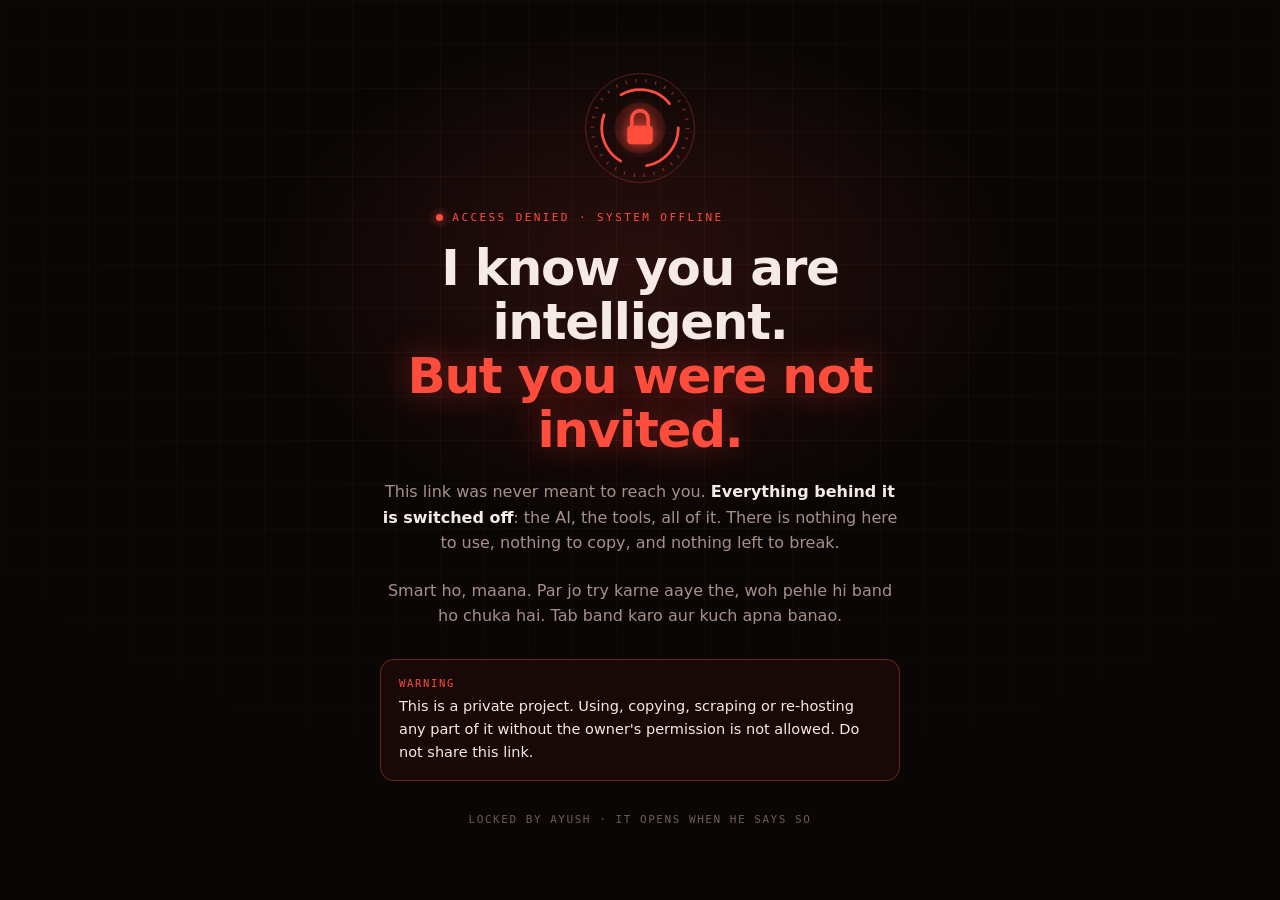
==== commit 418e62bf: "Site paused" ====
--- a/index.html
+++ b/index.html
@@ -1 +1,81 @@
-<!doctype html><html lang="en"><head><meta charset="UTF-8"><meta name="viewport" content="width=device-width,initial-scale=1"><title>Ayush AI</title><meta name="description" content="AYUSH AI and free creator tools in one place: captions, Gemini watermark remover, QR maker, PDF editor. The tools run in your browser — no uploads, no sign-up."><meta name="theme-color" content="#060a10"><link rel="icon" href="data:image/svg+xml,%3Csvg xmlns='http://www.w3.org/2000/svg' viewBox='0 0 32 32'%3E%3Crect width='32' height='32' rx='9' fill='%23060a10'/%3E%3Ccircle cx='16' cy='16' r='10' fill='none' stroke='%233ddcff' stroke-width='2.6' stroke-dasharray='40 23' stroke-linecap='round'/%3E%3Ccircle cx='16' cy='16' r='3.6' fill='%233ddcff'/%3E%3C/svg%3E"><script>window.coi={coepCredentialless:()=>!0,quiet:!0}</script><script src="coi-serviceworker.js"></script><link rel="preconnect" href="https://fonts.googleapis.com"><link rel="preconnect" href="https://fonts.gstatic.com" crossorigin><link href="https://fonts.googleapis.com/css2?family=Inter:wght@400;500;600;700&family=JetBrains+Mono:wght@400;500&family=Space+Grotesk:wght@500;600;700&display=swap" rel="stylesheet"><link rel="stylesheet" href="assets/home.css"></head><body data-view="home" data-ai="idle" class="boot"><aside id="side" aria-label="Sidebar"><div class="side-top"><a class="brand" href="#/"><span data-orb="sm"></span> Ayush AI </a><button class="ib" id="sideClose" type="button" aria-label="Close sidebar"><svg viewBox="0 0 24 24"><rect x="3" y="4" width="18" height="16" rx="3"/><path d="M9 4v16"/></svg></button></div><button class="row" id="newChat" type="button"><svg viewBox="0 0 24 24"><path d="M12 5v14M5 12h14"/></svg> <span>New chat</span></button> <label class="row search"><svg viewBox="0 0 24 24"><circle cx="11" cy="11" r="6.5"/><path d="M16 16l4.5 4.5"/></svg> <input id="search" type="search" placeholder="Search chats and tools" autocomplete="off"></label><div class="label">Tools</div><div id="toolList"></div><div class="label">Chats</div><div id="chatList"></div><div class="side-foot"><a class="row" href="https://gamedevayush.github.io/aboutme/" target="_blank" rel="noopener"><svg viewBox="0 0 24 24"><circle cx="12" cy="8" r="4"/><path d="M4.5 20a7.5 7.5 0 0 1 15 0"/></svg> <span>Made by Ayush</span></a></div></aside><div id="scrim"></div><main id="main"><header id="top"><button class="ib" id="sideOpen" type="button" aria-label="Open sidebar"><svg viewBox="0 0 24 24"><rect x="3" y="4" width="18" height="16" rx="3"/><path d="M9 4v16"/></svg></button> <span id="title">Ayush AI</span> <span class="top-right"><span class="status" id="status" hidden><i></i><b id="statusText">Online</b></span> <a class="tb" id="popout" target="_blank" rel="noopener" hidden><svg viewBox="0 0 24 24"><path d="M14 5h5v5M19 5l-8 8M11 7H6a1 1 0 0 0-1 1v10a1 1 0 0 0 1 1h10a1 1 0 0 0 1-1v-5"/></svg> <span>New tab</span> </a><button class="tb" id="closeTool" type="button" hidden><svg viewBox="0 0 24 24"><path d="M6 6l12 12M18 6L6 18"/></svg> <span>Close</span></button></span></header><div id="scroll"><div class="col" id="hero"><div class="hero-orb" data-orb="lg"></div><p class="hud" id="greet">AYUSH AI</p><h1 id="heading">What do you want to make today?</h1></div><div id="thread"><div class="col" id="msgs"></div></div></div><div class="col" id="composerWrap"><form id="composer"><button class="mode" id="mode" type="button" aria-pressed="true" hidden><svg viewBox="0 0 24 24"><path d="M12 3c.8 3.6 5 5.4 5 10a5 5 0 0 1-10 0c0-1.8.7-3.1 1.7-4.1.2 1.7 1.1 2.6 2.1 2.6C10.2 9 10.7 5.5 12 3z"/></svg> <span>Roast</span></button> <textarea id="prompt" rows="1" placeholder="Ask for a tool: captions, watermark, QR, PDF…" aria-label="Message"></textarea> <button id="send" type="submit" aria-label="Send" disabled="disabled"><svg viewBox="0 0 24 24"><path d="M12 19V5M6 11l6-6 6 6"/></svg></button></form><p class="fine" id="fine">Ayush AI opens the right tool for you. Your files never leave your device.</p></div><div class="col" id="extras"><div class="chips" id="chips"></div><h2>Tools</h2><div class="grid" id="popular"></div></div><div id="toolView"><iframe id="frame" title="Tool" allow="clipboard-write; fullscreen"></iframe></div></main><script type="module" src="assets/home.js"></script></body></html>+<!DOCTYPE html>
+<html lang="en">
+<head>
+<meta charset="UTF-8">
+<meta name="viewport" content="width=device-width, initial-scale=1">
+<title>Offline</title>
+<meta name="robots" content="noindex, nofollow, noarchive">
+<meta name="theme-color" content="#0a0606">
+<link rel="icon" href="data:image/svg+xml,%3Csvg xmlns='http://www.w3.org/2000/svg' viewBox='0 0 32 32'%3E%3Crect width='32' height='32' rx='9' fill='%230a0606'/%3E%3Ccircle cx='16' cy='16' r='10' fill='none' stroke='%23ff4d3d' stroke-width='2.6' stroke-dasharray='40 23' stroke-linecap='round'/%3E%3Ccircle cx='16' cy='16' r='3.6' fill='%23ff4d3d'/%3E%3C/svg%3E">
+<style>
+/* The whole site is switched off. This one page is served for every address, so everything it needs is in this file. */
+:root { --bg: #0a0606; --ink: #f6eae6; --muted: #a8908a; --faint: #6f5a55; --red: #ff4d3d; --r: 255, 77, 61; --mono: ui-monospace, "JetBrains Mono", "Cascadia Mono", Consolas, monospace; color-scheme: dark; }
+* { box-sizing: border-box; }
+html, body { height: 100%; }
+body {
+  margin: 0; display: grid; place-items: center; padding: 28px 22px; overflow-x: hidden;
+  background: var(--bg); color: var(--ink); font: 16px/1.6 system-ui, "Segoe UI", Roboto, sans-serif; -webkit-font-smoothing: antialiased;
+}
+/* faint grid and a red glow behind the lock */
+body::before {
+  content: ""; position: fixed; inset: 0; pointer-events: none;
+  background:
+    radial-gradient(560px 380px at 50% 30%, rgba(var(--r), .13), transparent 70%),
+    linear-gradient(rgba(255, 150, 130, .045) 1px, transparent 1px) 0 0 / 44px 44px,
+    linear-gradient(90deg, rgba(255, 150, 130, .045) 1px, transparent 1px) 0 0 / 44px 44px;
+  -webkit-mask-image: radial-gradient(ellipse 85% 75% at 50% 32%, #000 25%, transparent 85%);
+  mask-image: radial-gradient(ellipse 85% 75% at 50% 32%, #000 25%, transparent 85%);
+}
+main { position: relative; width: 100%; max-width: 640px; text-align: center; }
+.orb { width: 116px; height: 116px; margin: 0 auto 26px; display: block; overflow: visible; fill: none; stroke: var(--red); }
+.orb * { transform-box: view-box; transform-origin: center; }
+.o1 { stroke-width: .8; opacity: .35; }
+.o2 { stroke-width: 3; stroke-dasharray: 1 7.59; opacity: .5; animation: spin 60s linear infinite; }
+.o3 { stroke-width: 2.4; stroke-dasharray: 46 23.1; stroke-linecap: round; animation: spin 14s linear infinite reverse; }
+.core { stroke: none; fill: var(--red); opacity: .13; animation: breathe 2.6s ease-in-out infinite; }
+.lock { stroke-width: 3.2; stroke-linecap: round; stroke-linejoin: round; filter: drop-shadow(0 0 6px var(--red)); }
+.lock rect { fill: var(--red); stroke: none; }
+@keyframes spin { to { transform: rotate(360deg); } }
+@keyframes breathe { 0%, 100% { opacity: .09; transform: scale(.92); } 50% { opacity: .22; transform: scale(1.08); } }
+
+.hud { margin: 0 0 18px; font: 500 11px/1 var(--mono); letter-spacing: .22em; text-transform: uppercase; color: var(--red); }
+.hud i { display: inline-block; width: 7px; height: 7px; margin-right: 9px; border-radius: 50%; background: var(--red); box-shadow: 0 0 10px var(--red); animation: blink 1.1s steps(2) infinite; }
+@keyframes blink { 50% { opacity: .25; } }
+h1 { margin: 0; font: 700 clamp(30px, 6.4vw, 50px)/1.08 system-ui, "Segoe UI", sans-serif; letter-spacing: -.025em; }
+h1 span { display: block; color: var(--red); text-shadow: 0 0 34px rgba(var(--r), .45); }
+p { margin: 22px auto 0; max-width: 520px; color: var(--muted); }
+p b { color: var(--ink); font-weight: 600; }
+.box { margin: 30px auto 0; max-width: 520px; padding: 16px 18px; border: 1px solid rgba(var(--r), .35); border-radius: 14px; background: rgba(var(--r), .06); text-align: left; font-size: 14.5px; color: var(--ink); }
+.box strong { display: block; margin-bottom: 4px; font: 500 10.5px/1.4 var(--mono); letter-spacing: .16em; text-transform: uppercase; color: var(--red); }
+.sign { margin-top: 30px; font: 500 11px/1.7 var(--mono); letter-spacing: .14em; text-transform: uppercase; color: var(--faint); }
+@media (prefers-reduced-motion: reduce) { .orb *, .hud i { animation: none; } }
+</style>
+</head>
+<body>
+<main>
+  <svg class="orb" viewBox="0 0 100 100" aria-hidden="true">
+    <circle class="o1" cx="50" cy="50" r="47"/>
+    <circle class="o2" cx="50" cy="50" r="41"/>
+    <circle class="o3" cx="50" cy="50" r="33"/>
+    <circle class="core" cx="50" cy="50" r="22"/>
+    <g class="lock"><path d="M43 48v-6a7 7 0 0 1 14 0v6"/><rect x="39" y="48" width="22" height="16" rx="3.5"/></g>
+  </svg>
+
+  <p class="hud"><i></i>Access denied · System offline</p>
+  <h1>I know you are intelligent.<span>But you were not invited.</span></h1>
+
+  <p>This link was never meant to reach you. <b>Everything behind it is switched off</b>: the AI, the tools, all of it. There is nothing here to use, nothing to copy, and nothing left to break.</p>
+  <p>Smart ho, maana. Par jo try karne aaye the, woh pehle hi band ho chuka hai. Tab band karo aur kuch apna banao.</p>
+
+  <div class="box">
+    <strong>Warning</strong>
+    This is a private project. Using, copying, scraping or re-hosting any part of it without the owner's permission is not allowed. Do not share this link.
+  </div>
+
+  <p class="sign">Locked by Ayush · It opens when he says so</p>
+</main>
+
+<!-- people who visited before still have the old site's service worker; remove it so nothing of the old site keeps running -->
+<script>if (navigator.serviceWorker) navigator.serviceWorker.getRegistrations().then(function (all) { all.forEach(function (one) { one.unregister(); }); });</script>
+</body>
+</html>
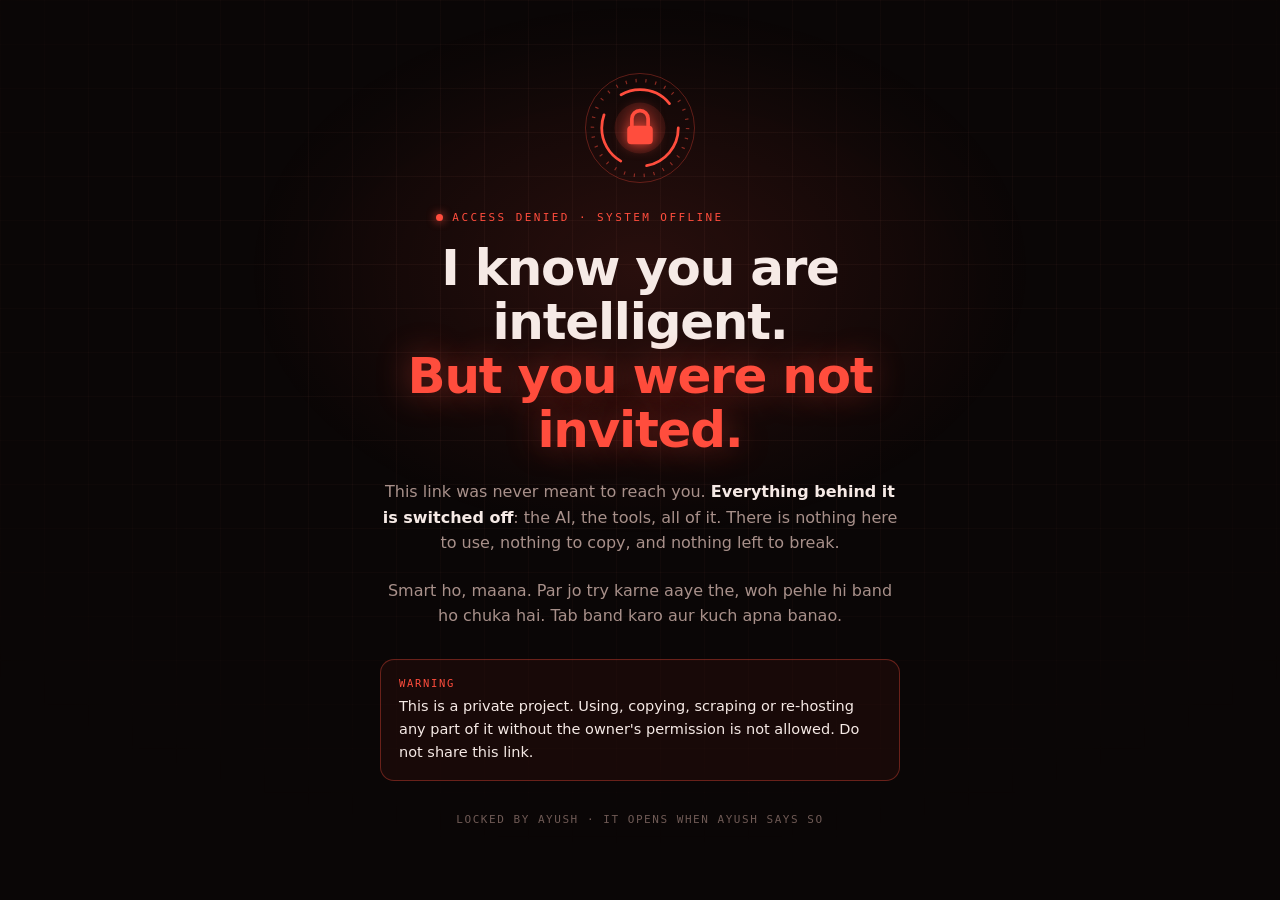
==== commit 402e56ed: "Site paused: wording" ====
--- a/index.html
+++ b/index.html
@@ -72,7 +72,7 @@
     This is a private project. Using, copying, scraping or re-hosting any part of it without the owner's permission is not allowed. Do not share this link.
   </div>
 
-  <p class="sign">Locked by Ayush · It opens when he says so</p>
+  <p class="sign">Locked by Ayush · It opens when Ayush says so</p>
 </main>
 
 <!-- people who visited before still have the old site's service worker; remove it so nothing of the old site keeps running -->
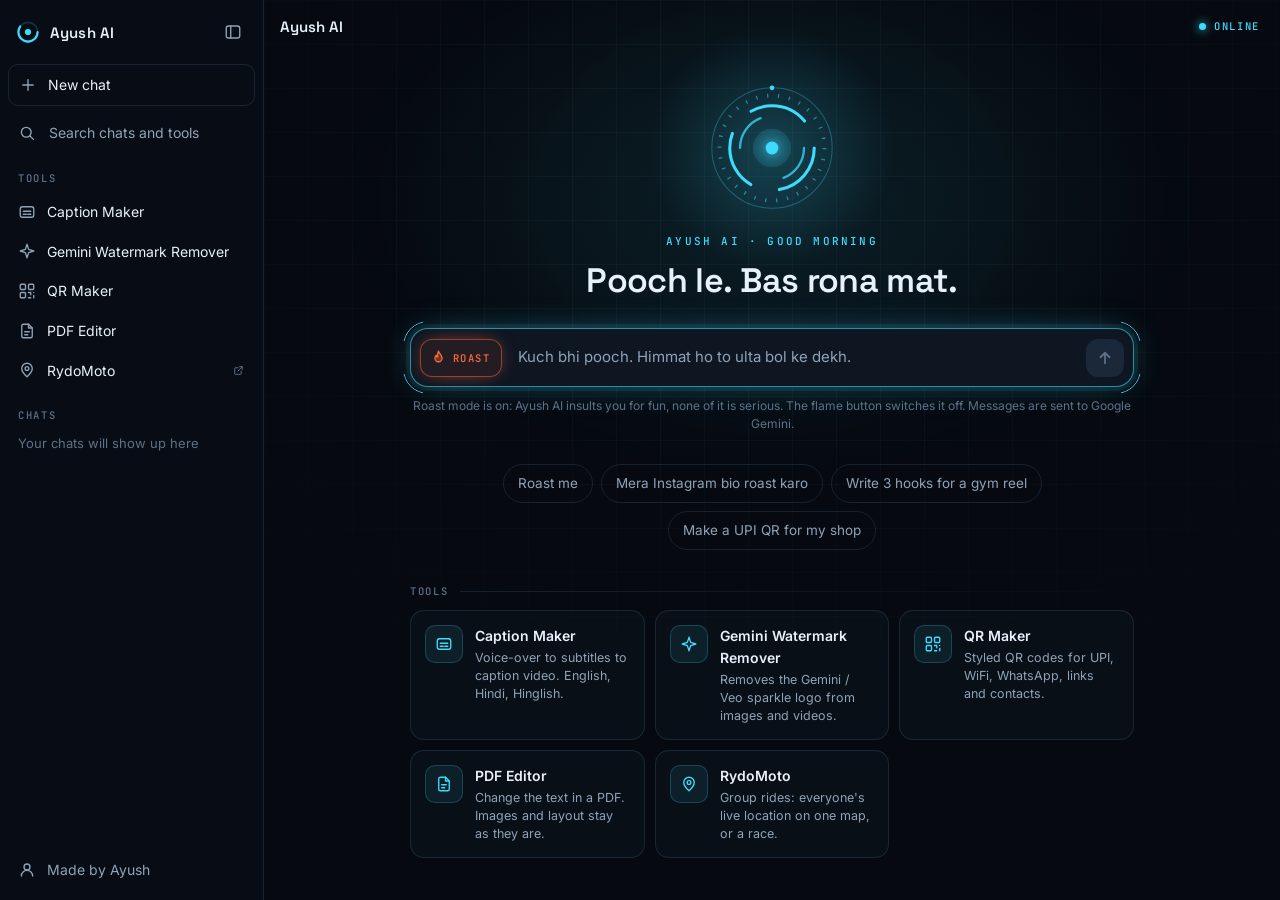
==== commit abec121e: "Site back online" ====
--- a/index.html
+++ b/index.html
@@ -1,81 +1 @@
-<!DOCTYPE html>
-<html lang="en">
-<head>
-<meta charset="UTF-8">
-<meta name="viewport" content="width=device-width, initial-scale=1">
-<title>Offline</title>
-<meta name="robots" content="noindex, nofollow, noarchive">
-<meta name="theme-color" content="#0a0606">
-<link rel="icon" href="data:image/svg+xml,%3Csvg xmlns='http://www.w3.org/2000/svg' viewBox='0 0 32 32'%3E%3Crect width='32' height='32' rx='9' fill='%230a0606'/%3E%3Ccircle cx='16' cy='16' r='10' fill='none' stroke='%23ff4d3d' stroke-width='2.6' stroke-dasharray='40 23' stroke-linecap='round'/%3E%3Ccircle cx='16' cy='16' r='3.6' fill='%23ff4d3d'/%3E%3C/svg%3E">
-<style>
-/* The whole site is switched off. This one page is served for every address, so everything it needs is in this file. */
-:root { --bg: #0a0606; --ink: #f6eae6; --muted: #a8908a; --faint: #6f5a55; --red: #ff4d3d; --r: 255, 77, 61; --mono: ui-monospace, "JetBrains Mono", "Cascadia Mono", Consolas, monospace; color-scheme: dark; }
-* { box-sizing: border-box; }
-html, body { height: 100%; }
-body {
-  margin: 0; display: grid; place-items: center; padding: 28px 22px; overflow-x: hidden;
-  background: var(--bg); color: var(--ink); font: 16px/1.6 system-ui, "Segoe UI", Roboto, sans-serif; -webkit-font-smoothing: antialiased;
-}
-/* faint grid and a red glow behind the lock */
-body::before {
-  content: ""; position: fixed; inset: 0; pointer-events: none;
-  background:
-    radial-gradient(560px 380px at 50% 30%, rgba(var(--r), .13), transparent 70%),
-    linear-gradient(rgba(255, 150, 130, .045) 1px, transparent 1px) 0 0 / 44px 44px,
-    linear-gradient(90deg, rgba(255, 150, 130, .045) 1px, transparent 1px) 0 0 / 44px 44px;
-  -webkit-mask-image: radial-gradient(ellipse 85% 75% at 50% 32%, #000 25%, transparent 85%);
-  mask-image: radial-gradient(ellipse 85% 75% at 50% 32%, #000 25%, transparent 85%);
-}
-main { position: relative; width: 100%; max-width: 640px; text-align: center; }
-.orb { width: 116px; height: 116px; margin: 0 auto 26px; display: block; overflow: visible; fill: none; stroke: var(--red); }
-.orb * { transform-box: view-box; transform-origin: center; }
-.o1 { stroke-width: .8; opacity: .35; }
-.o2 { stroke-width: 3; stroke-dasharray: 1 7.59; opacity: .5; animation: spin 60s linear infinite; }
-.o3 { stroke-width: 2.4; stroke-dasharray: 46 23.1; stroke-linecap: round; animation: spin 14s linear infinite reverse; }
-.core { stroke: none; fill: var(--red); opacity: .13; animation: breathe 2.6s ease-in-out infinite; }
-.lock { stroke-width: 3.2; stroke-linecap: round; stroke-linejoin: round; filter: drop-shadow(0 0 6px var(--red)); }
-.lock rect { fill: var(--red); stroke: none; }
-@keyframes spin { to { transform: rotate(360deg); } }
-@keyframes breathe { 0%, 100% { opacity: .09; transform: scale(.92); } 50% { opacity: .22; transform: scale(1.08); } }
-
-.hud { margin: 0 0 18px; font: 500 11px/1 var(--mono); letter-spacing: .22em; text-transform: uppercase; color: var(--red); }
-.hud i { display: inline-block; width: 7px; height: 7px; margin-right: 9px; border-radius: 50%; background: var(--red); box-shadow: 0 0 10px var(--red); animation: blink 1.1s steps(2) infinite; }
-@keyframes blink { 50% { opacity: .25; } }
-h1 { margin: 0; font: 700 clamp(30px, 6.4vw, 50px)/1.08 system-ui, "Segoe UI", sans-serif; letter-spacing: -.025em; }
-h1 span { display: block; color: var(--red); text-shadow: 0 0 34px rgba(var(--r), .45); }
-p { margin: 22px auto 0; max-width: 520px; color: var(--muted); }
-p b { color: var(--ink); font-weight: 600; }
-.box { margin: 30px auto 0; max-width: 520px; padding: 16px 18px; border: 1px solid rgba(var(--r), .35); border-radius: 14px; background: rgba(var(--r), .06); text-align: left; font-size: 14.5px; color: var(--ink); }
-.box strong { display: block; margin-bottom: 4px; font: 500 10.5px/1.4 var(--mono); letter-spacing: .16em; text-transform: uppercase; color: var(--red); }
-.sign { margin-top: 30px; font: 500 11px/1.7 var(--mono); letter-spacing: .14em; text-transform: uppercase; color: var(--faint); }
-@media (prefers-reduced-motion: reduce) { .orb *, .hud i { animation: none; } }
-</style>
-</head>
-<body>
-<main>
-  <svg class="orb" viewBox="0 0 100 100" aria-hidden="true">
-    <circle class="o1" cx="50" cy="50" r="47"/>
-    <circle class="o2" cx="50" cy="50" r="41"/>
-    <circle class="o3" cx="50" cy="50" r="33"/>
-    <circle class="core" cx="50" cy="50" r="22"/>
-    <g class="lock"><path d="M43 48v-6a7 7 0 0 1 14 0v6"/><rect x="39" y="48" width="22" height="16" rx="3.5"/></g>
-  </svg>
-
-  <p class="hud"><i></i>Access denied · System offline</p>
-  <h1>I know you are intelligent.<span>But you were not invited.</span></h1>
-
-  <p>This link was never meant to reach you. <b>Everything behind it is switched off</b>: the AI, the tools, all of it. There is nothing here to use, nothing to copy, and nothing left to break.</p>
-  <p>Smart ho, maana. Par jo try karne aaye the, woh pehle hi band ho chuka hai. Tab band karo aur kuch apna banao.</p>
-
-  <div class="box">
-    <strong>Warning</strong>
-    This is a private project. Using, copying, scraping or re-hosting any part of it without the owner's permission is not allowed. Do not share this link.
-  </div>
-
-  <p class="sign">Locked by Ayush · It opens when Ayush says so</p>
-</main>
-
-<!-- people who visited before still have the old site's service worker; remove it so nothing of the old site keeps running -->
-<script>if (navigator.serviceWorker) navigator.serviceWorker.getRegistrations().then(function (all) { all.forEach(function (one) { one.unregister(); }); });</script>
-</body>
-</html>
+<!doctype html><html lang="en"><head><meta charset="UTF-8"><meta name="viewport" content="width=device-width,initial-scale=1"><title>Ayush AI</title><meta name="description" content="AYUSH AI and free creator tools in one place: captions, Gemini watermark remover, QR maker, PDF editor. The tools run in your browser — no uploads, no sign-up."><meta name="theme-color" content="#060a10"><link rel="icon" href="data:image/svg+xml,%3Csvg xmlns='http://www.w3.org/2000/svg' viewBox='0 0 32 32'%3E%3Crect width='32' height='32' rx='9' fill='%23060a10'/%3E%3Ccircle cx='16' cy='16' r='10' fill='none' stroke='%233ddcff' stroke-width='2.6' stroke-dasharray='40 23' stroke-linecap='round'/%3E%3Ccircle cx='16' cy='16' r='3.6' fill='%233ddcff'/%3E%3C/svg%3E"><script>window.coi={coepCredentialless:()=>!0,quiet:!0}</script><script src="coi-serviceworker.js"></script><link rel="preconnect" href="https://fonts.googleapis.com"><link rel="preconnect" href="https://fonts.gstatic.com" crossorigin><link href="https://fonts.googleapis.com/css2?family=Inter:wght@400;500;600;700&family=JetBrains+Mono:wght@400;500&family=Space+Grotesk:wght@500;600;700&display=swap" rel="stylesheet"><link rel="stylesheet" href="assets/home.css"></head><body data-view="home" data-ai="idle" class="boot"><aside id="side" aria-label="Sidebar"><div class="side-top"><a class="brand" href="#/"><span data-orb="sm"></span> Ayush AI </a><button class="ib" id="sideClose" type="button" aria-label="Close sidebar"><svg viewBox="0 0 24 24"><rect x="3" y="4" width="18" height="16" rx="3"/><path d="M9 4v16"/></svg></button></div><button class="row" id="newChat" type="button"><svg viewBox="0 0 24 24"><path d="M12 5v14M5 12h14"/></svg> <span>New chat</span></button> <label class="row search"><svg viewBox="0 0 24 24"><circle cx="11" cy="11" r="6.5"/><path d="M16 16l4.5 4.5"/></svg> <input id="search" type="search" placeholder="Search chats and tools" autocomplete="off"></label><div class="label">Tools</div><div id="toolList"></div><div class="label">Chats</div><div id="chatList"></div><div class="side-foot"><a class="row" href="https://gamedevayush.github.io/aboutme/" target="_blank" rel="noopener"><svg viewBox="0 0 24 24"><circle cx="12" cy="8" r="4"/><path d="M4.5 20a7.5 7.5 0 0 1 15 0"/></svg> <span>Made by Ayush</span></a></div></aside><div id="scrim"></div><main id="main"><header id="top"><button class="ib" id="sideOpen" type="button" aria-label="Open sidebar"><svg viewBox="0 0 24 24"><rect x="3" y="4" width="18" height="16" rx="3"/><path d="M9 4v16"/></svg></button> <span id="title">Ayush AI</span> <span class="top-right"><span class="status" id="status" hidden><i></i><b id="statusText">Online</b></span> <a class="tb" id="popout" target="_blank" rel="noopener" hidden><svg viewBox="0 0 24 24"><path d="M14 5h5v5M19 5l-8 8M11 7H6a1 1 0 0 0-1 1v10a1 1 0 0 0 1 1h10a1 1 0 0 0 1-1v-5"/></svg> <span>New tab</span> </a><button class="tb" id="closeTool" type="button" hidden><svg viewBox="0 0 24 24"><path d="M6 6l12 12M18 6L6 18"/></svg> <span>Close</span></button></span></header><div id="scroll"><div class="col" id="hero"><div class="hero-orb" data-orb="lg"></div><p class="hud" id="greet">AYUSH AI</p><h1 id="heading">What do you want to make today?</h1></div><div id="thread"><div class="col" id="msgs"></div></div></div><div class="col" id="composerWrap"><form id="composer"><button class="mode" id="mode" type="button" aria-pressed="true" hidden><svg viewBox="0 0 24 24"><path d="M12 3c.8 3.6 5 5.4 5 10a5 5 0 0 1-10 0c0-1.8.7-3.1 1.7-4.1.2 1.7 1.1 2.6 2.1 2.6C10.2 9 10.7 5.5 12 3z"/></svg> <span>Roast</span></button> <textarea id="prompt" rows="1" placeholder="Ask for a tool: captions, watermark, QR, PDF…" aria-label="Message"></textarea> <button id="send" type="submit" aria-label="Send" disabled="disabled"><svg viewBox="0 0 24 24"><path d="M12 19V5M6 11l6-6 6 6"/></svg></button></form><p class="fine" id="fine">Ayush AI opens the right tool for you. Your files never leave your device.</p></div><div class="col" id="extras"><div class="chips" id="chips"></div><h2>Tools</h2><div class="grid" id="popular"></div></div><div id="toolView"><iframe id="frame" title="Tool" allow="clipboard-write; fullscreen"></iframe></div></main><script type="module" src="assets/home.js"></script></body></html>
--- a/assets/home.css
+++ b/assets/home.css
@@ -0,0 +1 @@
+:root{--bg:#060a10;--side:#080d15;--panel:#0e1622;--hover:rgba(120, 200, 255, .07);--line:rgba(130, 190, 255, .13);--line-2:rgba(130, 190, 255, .26);--ink:#e8f1fb;--muted:#8fa3b8;--faint:#5d7088;--accent:#3ddcff;--a:61,220,255;--warn:#fbbf24;--mono:"JetBrains Mono",ui-monospace,Consolas,monospace;--display:"Space Grotesk","Inter",sans-serif;--side-w:264px;color-scheme:dark}*{box-sizing:border-box;scrollbar-width:thin;scrollbar-color:rgba(130,190,255,.2) transparent}body,html{height:100%}body{margin:0;display:flex;overflow:hidden;background:var(--bg);color:var(--ink);font:15px/1.55 Inter,system-ui,"Segoe UI",sans-serif;-webkit-font-smoothing:antialiased}button,input,textarea{font:inherit;color:inherit}button{appearance:none;border:0;background:0 0;cursor:pointer}a{color:inherit;text-decoration:none}svg{width:18px;height:18px;flex:none;fill:none;stroke:currentColor;stroke-width:1.8;stroke-linecap:round;stroke-linejoin:round}[hidden]{display:none!important}::selection{background:rgba(var(--a),.35)}.hud{font:500 11px/1 var(--mono);letter-spacing:.2em;text-transform:uppercase;color:var(--accent)}.orb{display:block;width:100%;height:100%;overflow:visible;stroke:var(--accent);fill:none}.orb *{transform-box:view-box;transform-origin:center}.o1{stroke-width:.8;opacity:.3}.o2{stroke-width:3;stroke-dasharray:1 7.59;stroke-linecap:butt;opacity:.5;animation:48s linear infinite spin}.o3{stroke-width:2.4;stroke-dasharray:46 23.1;animation:10s linear infinite spin}.o4{stroke-width:1.8;stroke-dasharray:30 48.5;opacity:.75;animation:7s linear infinite reverse spin}.o-sat{stroke:none;fill:var(--accent);animation:5s linear infinite spin}.o-core{stroke:none;fill:var(--accent);opacity:.14;animation:3.2s ease-in-out infinite breathe}.o-dot{stroke:none;fill:var(--accent);filter:drop-shadow(0 0 5px var(--accent))}.s-track{stroke-width:7;opacity:.18}.s-ring{stroke-width:9;stroke-dasharray:150 101.3}.s-dot{stroke:none;fill:var(--accent)}@keyframes spin{to{transform:rotate(360deg)}}@keyframes breathe{0%,100%{opacity:.1;transform:scale(.92)}50%{opacity:.24;transform:scale(1.08)}}body[data-ai=thinking] .o3,body[data-ai=typing] .o3{animation-duration:1.8s}body[data-ai=thinking] .o4,body[data-ai=typing] .o4{animation-duration:1.2s}body.listening .o-core{opacity:.34;animation:none}#side{width:var(--side-w);flex:none;height:100%;display:flex;flex-direction:column;gap:2px;background:var(--side);border-right:1px solid var(--line);padding:10px 8px;overflow-y:auto;transition:margin-left .22s}body.side-closed #side{margin-left:calc(-1 * var(--side-w))}.side-top{display:flex;align-items:center;justify-content:space-between;padding:4px 4px 12px 8px}.brand{display:flex;align-items:center;gap:10px;font:600 15px var(--display);letter-spacing:.01em}.brand [data-orb]{width:24px;height:24px}.brand .s-ring{animation:6s linear infinite spin}body[data-ai=thinking] .brand .s-ring,body[data-ai=typing] .brand .s-ring{animation-duration:.9s}.ib{width:36px;height:36px;border-radius:9px;display:grid;place-items:center;color:var(--muted)}.ib:hover{background:var(--hover);color:var(--ink)}.row{display:flex;align-items:center;gap:11px;width:100%;padding:9px 10px;border-radius:10px;font-size:14px;text-align:left;color:var(--ink);min-width:0}.row svg{color:var(--muted)}.row:hover{background:var(--hover)}.row:hover svg{color:var(--accent)}.row.on{background:rgba(var(--a),.09);box-shadow:inset 2px 0 0 var(--accent)}.row.on svg{color:var(--accent)}.row>span{flex:1;min-width:0;overflow:hidden;text-overflow:ellipsis;white-space:nowrap}.row .ext{width:13px;height:13px;color:var(--faint)}#newChat{border:1px solid var(--line);margin-bottom:4px}#newChat:hover{border-color:rgba(var(--a),.5)}.row.search{cursor:text;color:var(--muted)}.row.search input{flex:1;min-width:0;border:0;outline:0;background:0 0;color:var(--ink)}.row.search input::placeholder{color:var(--muted)}.label{padding:18px 10px 6px;font:500 10.5px/1 var(--mono);letter-spacing:.16em;text-transform:uppercase;color:var(--faint)}.row .del{width:24px;height:24px;margin:-3px -4px;border-radius:6px;display:none;place-items:center;color:var(--muted)}.row .del svg{width:14px;height:14px}.row:focus-within .del,.row:hover .del{display:grid}.row .del:hover{background:rgba(255,255,255,.1);color:var(--ink)}.empty{padding:4px 10px;font-size:13px;color:var(--faint)}.side-foot{margin-top:auto;padding-top:10px}.side-foot .row{color:var(--muted)}#scrim,body[data-view=tool] #main::before{display:none}#main{flex:1;min-width:0;height:100%;display:flex;flex-direction:column;position:relative}#main::before{content:"";position:absolute;inset:0;z-index:0;pointer-events:none;background:radial-gradient(620px 400px at 50% 22%,rgba(var(--a),.1),transparent 70%),linear-gradient(rgba(130,190,255,.045) 1px,transparent 1px) 0 0/44px 44px,linear-gradient(90deg,rgba(130,190,255,.045) 1px,transparent 1px) 0 0/44px 44px;-webkit-mask-image:radial-gradient(ellipse 85% 75% at 50% 22%,#000 25%,transparent 85%);mask-image:radial-gradient(ellipse 85% 75% at 50% 22%,#000 25%,transparent 85%)}body[data-view=chat] #main::before{opacity:.45}#main>*{position:relative;z-index:1}#top{height:52px;flex:none;display:flex;align-items:center;gap:6px;padding:0 10px}#title{font:600 15px var(--display);padding:0 6px;overflow:hidden;text-overflow:ellipsis;white-space:nowrap}.top-right{margin-left:auto;display:flex;gap:8px;align-items:center}.tb{display:flex;align-items:center;gap:7px;padding:7px 12px;border-radius:9px;font-size:13px;color:var(--muted);border:1px solid var(--line)}.tb:hover{background:var(--hover);color:var(--ink);border-color:rgba(var(--a),.45)}.tb svg{width:15px;height:15px}body:not(.side-closed) #sideOpen{display:none}.status{display:flex;align-items:center;gap:8px;padding:7px 10px;font:500 10.5px/1 var(--mono);letter-spacing:.16em;text-transform:uppercase;color:var(--accent);white-space:nowrap}.status b{font-weight:500}.status i{width:7px;height:7px;border-radius:50%;background:currentColor;box-shadow:0 0 10px currentColor}body[data-ai=thinking] .status i,body[data-ai=typing] .status i{animation:.8s ease-in-out infinite ping}body[data-ai=offline] .status{color:var(--warn)}@keyframes ping{0%,100%{transform:scale(.7);opacity:.5}50%{transform:scale(1.25);opacity:1}}#scroll{flex:1;min-height:0;overflow-y:auto;display:flex;flex-direction:column}.col{width:100%;max-width:760px;margin:0 auto;padding:0 18px}#hero{padding-top:18px;padding-bottom:28px;text-align:center}.hero-orb{position:relative;width:128px;height:128px;margin:0 auto 24px}.hero-orb::before{content:"";position:absolute;inset:-45%;border-radius:50%;background:radial-gradient(closest-side,rgba(var(--a),.2),transparent);animation:3.2s ease-in-out infinite breathe}#greet{margin:0 0 14px;opacity:.85}#hero h1{margin:0;font:600 clamp(25px, 3.5vw, 34px)/1.15 var(--display);letter-spacing:-.02em}#extras{padding-top:18px;padding-bottom:28px}.chips{display:flex;flex-wrap:wrap;gap:8px;justify-content:center}.chip{padding:8px 14px;border-radius:999px;border:1px solid var(--line);font-size:13.5px;color:var(--muted);transition:.15s}.chip:hover{border-color:rgba(var(--a),.55);color:var(--ink);background:rgba(var(--a),.06)}#extras h2{display:flex;align-items:center;gap:12px;margin:36px 0 14px;font:500 10.5px/1 var(--mono);letter-spacing:.16em;text-transform:uppercase;color:var(--faint)}#extras h2::after{content:"";flex:1;height:1px;background:linear-gradient(90deg,var(--line),transparent)}.grid{display:grid;gap:10px;grid-template-columns:repeat(auto-fill,minmax(220px,1fr))}.card{display:flex;gap:12px;align-items:flex-start;text-align:left;width:100%;padding:14px;border-radius:14px;border:1px solid var(--line);background:rgba(130,190,255,.03);transition:.18s}.card:hover{background:rgba(var(--a),.06);border-color:rgba(var(--a),.5);transform:translateY(-2px);box-shadow:0 10px 30px -18px rgba(var(--a),.6)}.card .ic{width:38px;height:38px;border-radius:10px;display:grid;place-items:center;background:rgba(var(--a),.08);border:1px solid rgba(var(--a),.22);color:var(--accent);flex:none}.card b{display:block;font-size:14px;font-weight:600}.card small{display:block;font-size:12.5px;color:var(--muted);line-height:1.45;margin-top:2px}.boot .hero-orb{animation:.9s cubic-bezier(.2,.8,.2,1) both powerup}.boot #composerWrap,.boot #extras,.boot #greet,.boot #hero h1{animation:.6s cubic-bezier(.2,.8,.2,1) both rise}.boot #hero h1{animation-delay:.12s}.boot #composerWrap{animation-delay:.22s}.boot #extras{animation-delay:.32s}@keyframes powerup{from{opacity:0;transform:scale(.55) rotate(-60deg)}to{opacity:1;transform:none}}@keyframes rise{from{opacity:0;transform:translateY(12px)}to{opacity:1;transform:none}}#msgs{padding-top:14px;padding-bottom:24px;display:flex;flex-direction:column;gap:22px}.msg.user{align-self:flex-end;max-width:78%;padding:10px 16px;border-radius:16px 16px 4px;background:rgba(var(--a),.08);border:1px solid rgba(var(--a),.2);white-space:pre-wrap;overflow-wrap:anywhere}.msg.bot{display:flex;gap:12px;align-items:flex-start}.msg.bot [data-orb]{width:24px;height:24px;flex:none;margin-top:1px}.msg.bot.live .s-ring{animation:.8s linear infinite spin}.msg.bot .body{flex:1;min-width:0}.msg.bot .grid{margin-top:12px}.msg.bot .md>:first-child{margin-top:1px}.msg.bot .md p{margin:10px 0 0}.msg.bot .md ol,.msg.bot .md ul{margin:10px 0 0;padding-left:22px}.msg.bot .md li{margin:4px 0}.msg.bot .md li::marker{color:var(--accent)}.msg.bot .md code{font:13px/1.4 var(--mono);background:var(--panel);padding:1px 5px;border-radius:5px}.msg.bot .md pre{margin:10px 0 0;padding:12px 14px;border-radius:12px;background:var(--panel);border:1px solid var(--line);font:13px/1.5 var(--mono);overflow-x:auto;white-space:pre}.copy{margin-top:12px;padding:6px 10px;border-radius:8px;font:500 10.5px/1 var(--mono);letter-spacing:.14em;text-transform:uppercase;color:var(--muted);border:1px solid var(--line)}.copy:hover{color:var(--accent);border-color:rgba(var(--a),.5)}.think{display:inline-block;padding-top:1px;font:500 12px/1.6 var(--mono);letter-spacing:.14em;text-transform:uppercase;background:linear-gradient(90deg,var(--muted) 0 35%,#fff 50%,var(--muted) 65% 100%) 0 0/220% 100%;-webkit-background-clip:text;background-clip:text;color:transparent;animation:1.4s linear infinite sweep}@keyframes sweep{from{background-position:110% 0}to{background-position:-110% 0}}.caret{display:inline-block;width:7px;height:1.05em;margin-left:3px;vertical-align:-2px;background:var(--accent);box-shadow:0 0 10px var(--accent);animation:.8s steps(2) infinite blink}@keyframes blink{50%{opacity:0}}#composerWrap{flex:none;padding-bottom:6px}#composer{position:relative;display:flex;align-items:flex-end;gap:8px;padding:9px;background:var(--panel);border-radius:18px;border:1px solid var(--line-2);box-shadow:0 10px 34px -18px #000;transition:border-color .2s,box-shadow .2s}#composer:focus-within{border-color:rgba(var(--a),.6);box-shadow:0 0 0 4px rgba(var(--a),.08),0 0 34px -10px rgba(var(--a),.5)}#composer::before{content:"";position:absolute;inset:-6px;border-radius:23px;border:1px solid var(--accent);opacity:.4;pointer-events:none;transition:.2s;--c:linear-gradient(#000 0 0);-webkit-mask:var(--c) top left/20px 20px no-repeat,var(--c) top right/20px 20px no-repeat,var(--c) bottom left/20px 20px no-repeat,var(--c) bottom right/20px 20px no-repeat;mask:var(--c) top left/20px 20px no-repeat,var(--c) top right/20px 20px no-repeat,var(--c) bottom left/20px 20px no-repeat,var(--c) bottom right/20px 20px no-repeat}#composer:focus-within::before{opacity:.95;inset:-8px;border-radius:25px}.mode{--fire:255,106,61;height:38px;padding:0 11px 0 9px;border-radius:12px;display:flex;align-items:center;gap:6px;flex:none;font:500 10.5px/1 var(--mono);letter-spacing:.14em;text-transform:uppercase;color:var(--faint);border:1px solid var(--line);transition:.18s}.mode svg{width:17px;height:17px}.mode:hover{color:var(--muted);border-color:var(--line-2)}.mode[aria-pressed=true]{color:rgb(var(--fire));border-color:rgba(var(--fire),.5);background:rgba(var(--fire),.09);box-shadow:0 0 20px -8px rgb(var(--fire))}.mode[aria-pressed=true] svg{fill:rgba(var(--fire),.3);animation:1.6s ease-in-out infinite flicker;transform-origin:50% 90%}@keyframes flicker{0%,100%{transform:scale(1)}40%{transform:scale(1.08,1.14)}70%{transform:scale(.96,1.04)}}#prompt{flex:1;min-width:0;max-height:180px;resize:none;border:0;outline:0;background:0 0;padding:8px 4px 8px 8px;line-height:1.5}#prompt::placeholder{color:var(--muted)}#send{width:38px;height:38px;border-radius:12px;display:grid;place-items:center;background:var(--accent);color:#04141b;flex:none;box-shadow:0 0 18px -4px var(--accent);transition:.15s}#send:hover:not(:disabled){transform:translateY(-1px);box-shadow:0 0 24px -2px var(--accent)}#send:disabled{background:rgba(130,190,255,.1);color:var(--faint);box-shadow:none;cursor:default}#send svg{stroke-width:2.4}#send.busy svg{display:none}#send.busy::after{content:"";width:16px;height:16px;border-radius:50%;border:2px solid rgba(var(--a),.25);border-top-color:var(--accent);animation:.7s linear infinite spin}.fine{margin:10px 0 6px;text-align:center;font-size:12px;color:var(--faint)}#toolView{flex:1;min-height:0;border-top:1px solid var(--line)}#frame{display:block;width:100%;height:100%;border:0;background:var(--bg)}body[data-view=chat] #extras,body[data-view=chat] #hero,body[data-view=chat] #toolView,body[data-view=home] #thread,body[data-view=home] #toolView,body[data-view=tool] #composerWrap,body[data-view=tool] #extras,body[data-view=tool] #scroll{display:none}body[data-view=home] #main{overflow-y:auto}body[data-view=home] #main>*{flex:none}body[data-view=home] #top{position:sticky;top:0;z-index:2}body[data-view=home] #scroll{display:block;overflow:visible;margin-top:auto}body[data-view=home] #extras{margin-bottom:auto}body[data-view=chat] #scroll{display:block}@media (max-width:800px){#side{position:fixed;z-index:30;left:0;top:0;box-shadow:0 0 40px rgba(0,0,0,.7)}body:not(.side-closed) #scrim{display:block;position:fixed;inset:0;z-index:20;background:rgba(0,0,0,.6)}body:not(.side-closed) #sideOpen{display:grid}.msg.user{max-width:88%}.tb span{display:none}.hero-orb{width:104px;height:104px}.mode{padding:0 10px}.mode span,body[data-view=tool] .status b{display:none}}@media (prefers-reduced-motion:reduce){#side{transition:none}.boot #composerWrap,.boot #extras,.boot #greet,.boot #hero h1,.boot .hero-orb,.caret,.hero-orb::before,.mode svg,.orb *,.status i,.think{animation:none!important}.think{color:var(--muted);background:0 0}}
